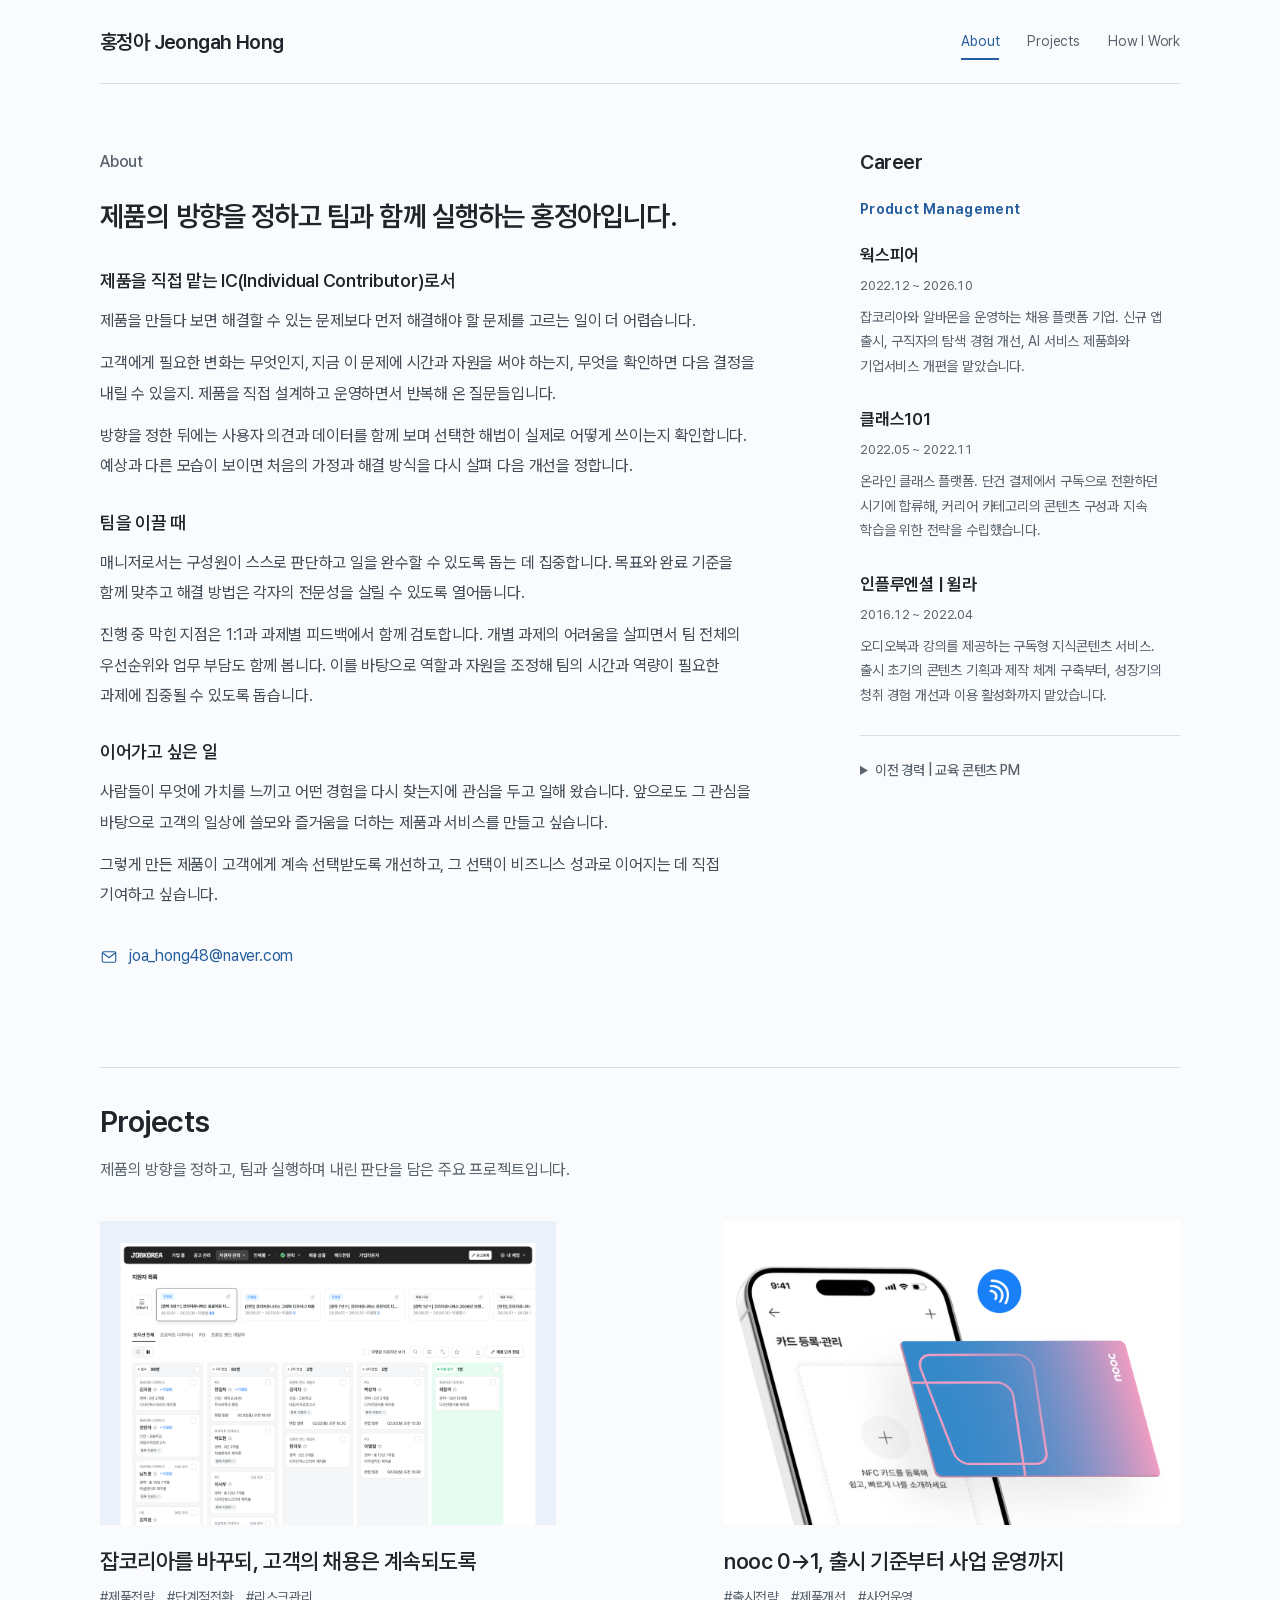
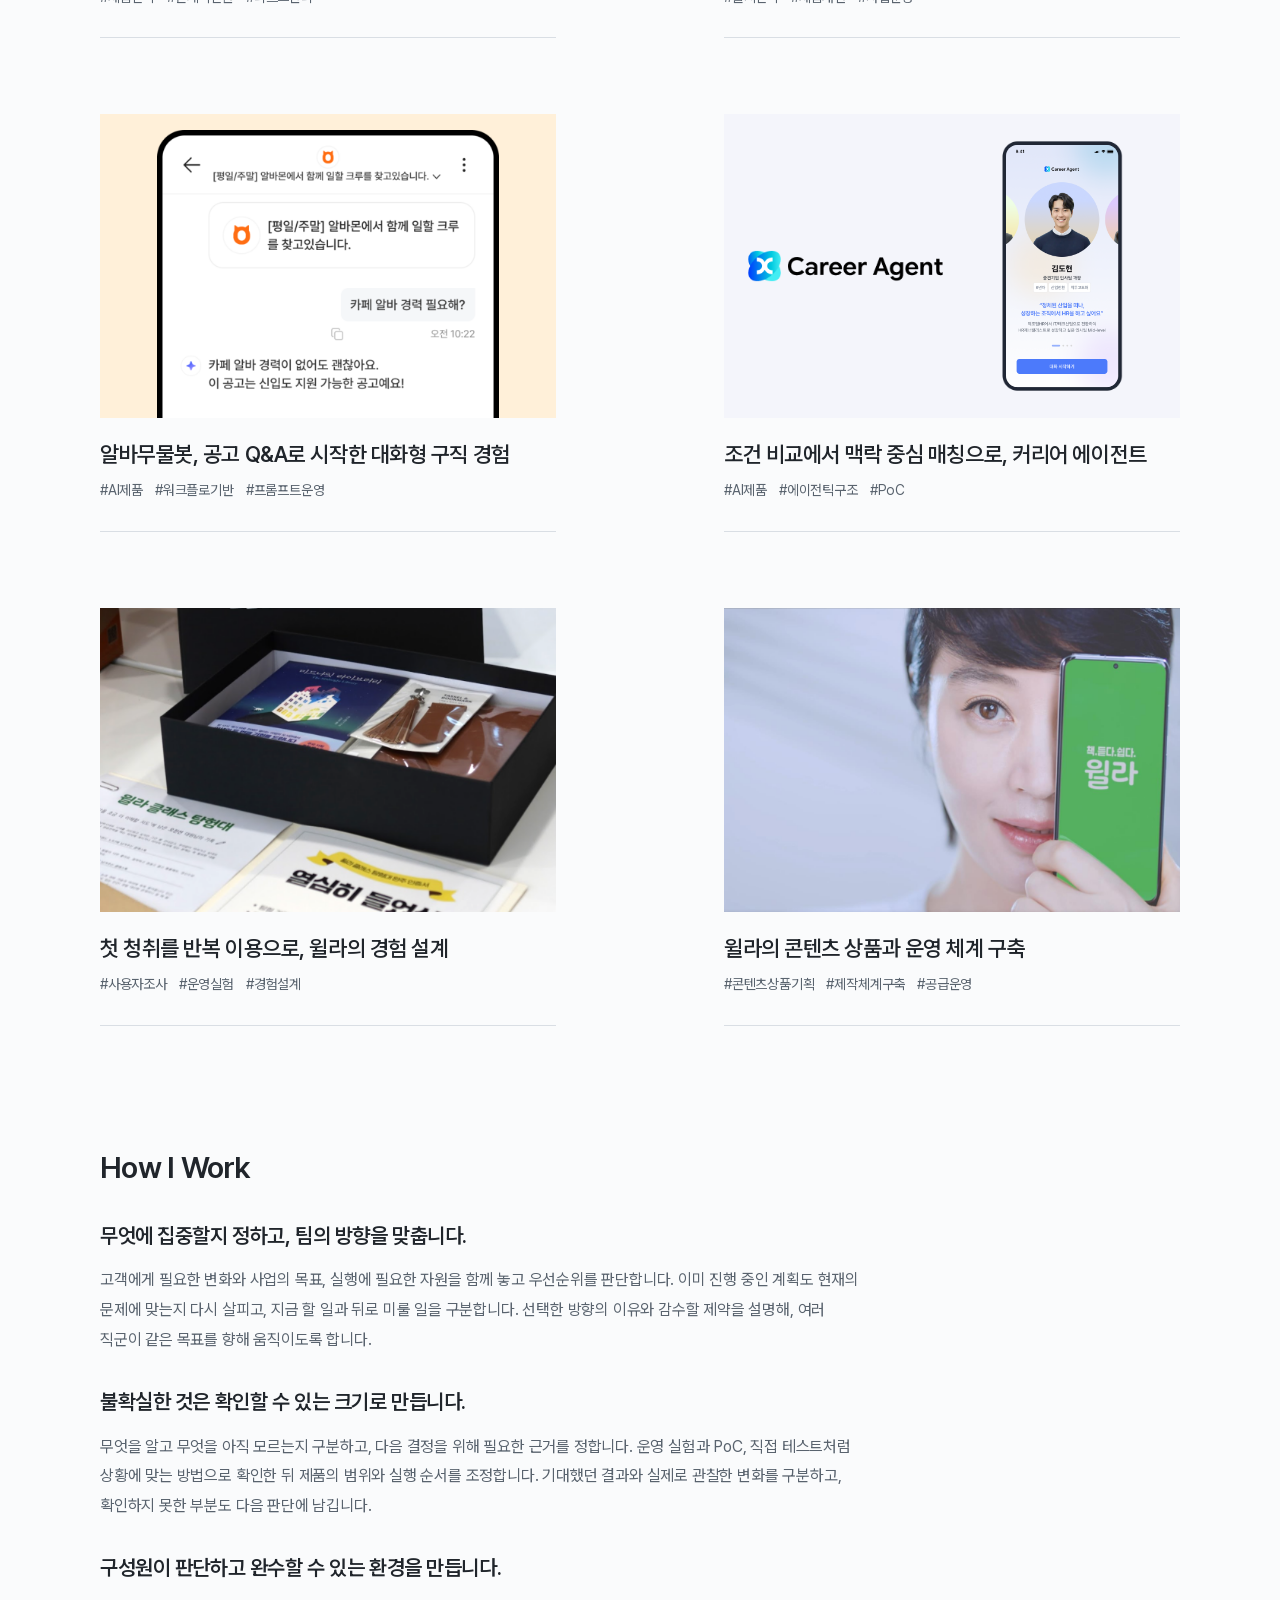
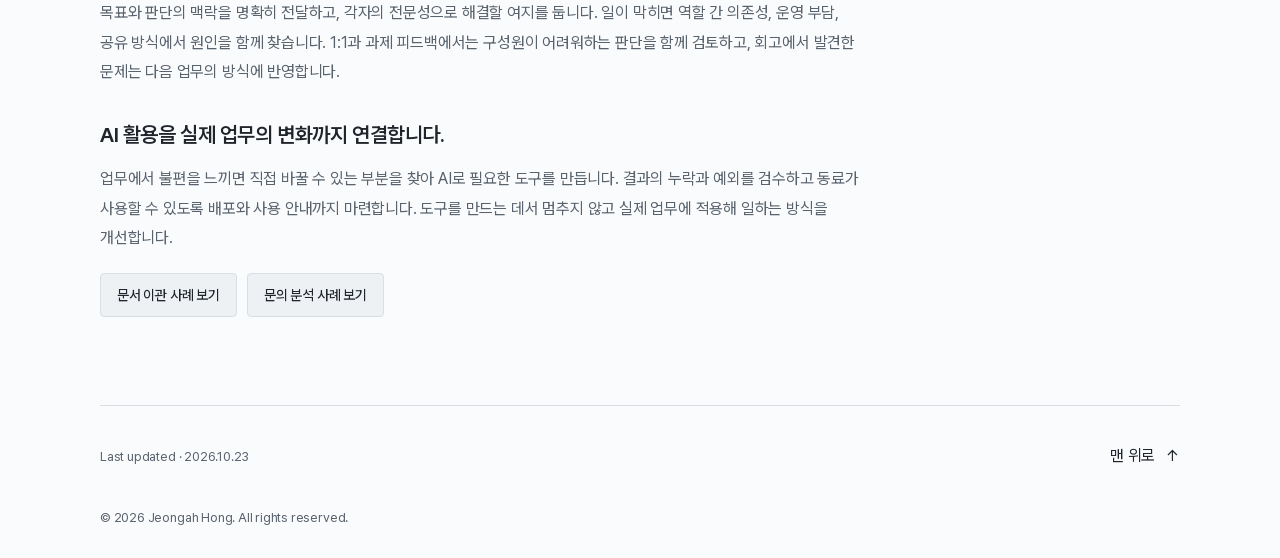
==== portfolio.html @ d0a627fa "Use existing portfolio URL as minimal sharing entry" ====
<!doctype html>
<html lang="ko" id="top"><head><meta charset="utf-8"><meta name="viewport" content="width=device-width, initial-scale=1">
<title>Portfolio - Jeongah Hong</title>
<meta name="theme-color" content="#fafbfc"><meta property="og:type" content="website"><meta property="og:title" content="Product Management &amp; Project Leadership | 홍정아">
<link rel="icon" href="assets/favicon.svg" type="image/svg+xml"><link rel="preload" href="assets/PretendardVariable.woff2" as="font" type="font/woff2" crossorigin>
<link rel="stylesheet" href="assets/site.css?v=5038ac8d3e"><link rel="stylesheet" href="assets/home.css?v=88f10d8a53"><link rel="stylesheet" href="assets/tool-dialogs.css?v=997a9b7346"><link rel="stylesheet" href="assets/tool-figures.css?v=df568af5fd"><script src="assets/site.js?v=27dd18fce4" defer></script><script src="assets/thumbnail-interactions.js?v=0f85cde35d" defer></script><script src="assets/intro-reveal.js?v=9d253df925" defer></script><script src="assets/tool-dialogs.js?v=f38b1e9b86" defer></script></head>
<body class="home-page"><a class="skip-link" href="#main">본문으로 바로가기</a>
<header class="site-header"><div class="wrap nav"><a class="wordmark" href="index.html" aria-label="홍정아 포트폴리오 홈">홍정아 Jeongah Hong</a><nav class="nav-links" aria-label="포트폴리오 목차"><a href="#intro" data-section-link aria-current="location">About</a><a href="#work" data-section-link>Projects</a><a href="#approach" data-section-link>How I Work</a></nav></div></header><main id="main" tabindex="-1">
<section class="home-section home-intro" id="intro" aria-labelledby="intro-heading"><div class="wrap intro-layout"><div class="intro-copy">
<p class="intro-kicker">About</p>
<h1 class="intro-identity" id="intro-heading">제품의 방향을 정하고 팀과 함께 실행하는 홍정아입니다.</h1>
<div class="prose career-story intro-narrative"><section class="intro-narrative-section" aria-labelledby="intro-ic"><h2 class="intro-subheading" id="intro-ic">제품을 직접 맡는 IC(Individual Contributor)로서</h2><p>제품을 만들다 보면 해결할 수 있는 문제보다 먼저 해결해야 할 문제를 고르는 일이 더 어렵습니다.</p><p>고객에게 필요한 변화는 무엇인지, 지금 이 문제에 시간과 자원을 써야 하는지, 무엇을 확인하면 다음 결정을 내릴 수 있을지. 제품을 직접 설계하고 운영하면서 반복해 온 질문들입니다.</p><p>방향을 정한 뒤에는 사용자 의견과 데이터를 함께 보며 선택한 해법이 실제로 어떻게 쓰이는지 확인합니다. 예상과 다른 모습이 보이면 처음의 가정과 해결 방식을 다시 살펴 다음 개선을 정합니다.</p></section><section class="intro-narrative-section" aria-labelledby="intro-manager"><h2 class="intro-subheading" id="intro-manager">팀을 이끌 때</h2><p>매니저로서는 구성원이 스스로 판단하고 일을 완수할 수 있도록 돕는 데 집중합니다. 목표와 완료 기준을 함께 맞추고 해결 방법은 각자의 전문성을 살릴 수 있도록 열어둡니다.</p><p>진행 중 막힌 지점은 1:1과 과제별 피드백에서 함께 검토합니다. 개별 과제의 어려움을 살피면서 팀 전체의 우선순위와 업무 부담도 함께 봅니다. 이를 바탕으로 역할과 자원을 조정해 팀의 시간과 역량이 필요한 과제에 집중될 수 있도록 돕습니다.</p></section><section class="intro-narrative-section" aria-labelledby="intro-future"><h2 class="intro-subheading" id="intro-future">이어가고 싶은 일</h2><p>사람들이 무엇에 가치를 느끼고 어떤 경험을 다시 찾는지에 관심을 두고 일해 왔습니다. 앞으로도 그 관심을 바탕으로 고객의 일상에 쓸모와 즐거움을 더하는 제품과 서비스를 만들고 싶습니다.</p><p>그렇게 만든 제품이 고객에게 계속 선택받도록 개선하고, 그 선택이 비즈니스 성과로 이어지는 데 직접 기여하고 싶습니다.</p></section></div>
<a class="intro-mail" href="mailto:joa_hong48@naver.com" aria-label="이메일 보내기"><svg width="18" height="18" viewBox="0 0 24 24" fill="none" stroke="currentColor" stroke-width="1.5" aria-hidden="true"><rect x="3" y="5" width="18" height="14" rx="2"/><path d="m3 6 9 7 9-7"/></svg><span>joa_hong48@naver.com</span></a>
</div>
<aside class="career-timeline" id="experience" aria-labelledby="timeline-heading"><div class="career-heading"><h2 id="timeline-heading">Career</h2></div><div class="career-track">
<section class="career-era" aria-labelledby="career-product"><header class="career-era-heading"><h3 id="career-product">Product Management</h3></header><ol><li><div class="career-company"><strong>웍스피어</strong><p class="career-date">2022.12 ~ 2026.10</p></div><p class="career-focus">잡코리아와 알바몬을 운영하는 채용 플랫폼 기업. 신규 앱 출시, 구직자의 탐색 경험 개선, AI 서비스 제품화와 기업서비스 개편을 맡았습니다.</p></li><li><div class="career-company"><strong>클래스101</strong><p class="career-date">2022.05 ~ 2022.11</p></div><p class="career-focus">온라인 클래스 플랫폼. 단건 결제에서 구독으로 전환하던 시기에 합류해, 커리어 카테고리의 콘텐츠 구성과 지속 학습을 위한 전략을 수립했습니다.</p></li><li><div class="career-company"><strong>인플루엔셜 | 윌라</strong><p class="career-date">2016.12 ~ 2022.04</p></div><p class="career-focus">오디오북과 강의를 제공하는 구독형 지식콘텐츠 서비스. 출시 초기의 콘텐츠 기획과 제작 체계 구축부터, 성장기의 청취 경험 개선과 이용 활성화까지 맡았습니다.</p></li></ol></section>
<details class="career-earlier"><summary>이전 경력 | 교육 콘텐츠 PM</summary><section class="career-era career-era-foundation" aria-labelledby="career-content"><header class="career-era-heading"><h3 id="career-content">HRD Solution PM &amp; Content Planner</h3><p>기업의 교육 목표를 프로그램과 콘텐츠로 구체화하고, 고객사와 제작 조직 사이에서 일정과 품질, 자원을 관리했습니다.</p></header><ol><li><strong>퍼브</strong><p class="career-date">2016.01 ~ 2016.12</p></li><li><strong>멀티캠퍼스</strong><p class="career-date">2012.03 ~ 2015.01</p></li><li><strong>사이버출판사</strong><p class="career-date">2010.10 ~ 2012.02</p></li><li><strong>큐브앤큐브</strong><p class="career-date">2009.05 ~ 2010.07</p></li></ol></section></details>
</div></aside></div></section>
<section class="home-section" id="work" aria-labelledby="work-heading"><div class="wrap section-stack"><div class="work-heading-row"><h2 class="section-title" id="work-heading">Projects</h2></div><p class="work-caption">제품의 방향을 정하고, 팀과 실행하며 내린 판단을 담은 주요 프로젝트입니다.</p><div class="project-gallery"><article class="project-card" id="project-b2b"><a class="project-card-link" href="cases/b2b.html" aria-labelledby="card-b2b-title" aria-describedby="card-b2b-summary">
<figure class="project-cover"><div class="project-thumbnail cover-finished"><div class="cover-scene"><img src="assets/covers/b2b-product-cover.png" alt="잡코리아의 메뉴, 채용 공고와 지원자 관리 보드를 보여주는 실제 제품 화면" width="1200" height="800" loading="lazy" decoding="async"></div></div><p class="project-summary" aria-hidden="true">기존 고객이 서비스를 계속 이용할 수 있도록 레거시 시스템의 단계적 개편 전략을 정하고, 첫 과제인 지원자 관리 개편을 출시했습니다.</p></figure>
<div class="project-card-body"><h3 id="card-b2b-title">잡코리아를 바꾸되, 고객의 채용은 계속되도록</h3>
<p class="project-tags"><span>#제품전략</span> <span>#단계적전환</span> <span>#리스크관리</span></p><p class="project-summary-mobile" id="card-b2b-summary">기존 고객이 서비스를 계속 이용할 수 있도록 레거시 시스템의 단계적 개편 전략을 정하고, 첫 과제인 지원자 관리 개편을 출시했습니다.</p></div></a></article><article class="project-card" id="project-nooc"><a class="project-card-link" href="cases/nooc.html" aria-labelledby="card-nooc-title" aria-describedby="card-nooc-summary">
<figure class="project-cover"><div class="project-thumbnail cover-finished"><div class="cover-scene"><img src="assets/covers/nooc-a-landscape.png" alt="nooc 앱의 NFC 명함 등록 화면과 실물 NFC 명함을 함께 보여주는 서비스 소개 자료" width="1200" height="800" loading="lazy" decoding="async"></div></div><p class="project-summary" aria-hidden="true">출시 범위와 품질 기준을 정해 앱을 출시하고 제품 개선과 서비스 운영, 마케팅 예산과 사업 결산까지 맡았습니다.</p></figure>
<div class="project-card-body"><h3 id="card-nooc-title">nooc 0→1, 출시 기준부터 사업 운영까지</h3>
<p class="project-tags"><span>#출시전략</span> <span>#제품개선</span> <span>#사업운영</span></p><p class="project-summary-mobile" id="card-nooc-summary">출시 범위와 품질 기준을 정해 앱을 출시하고 제품 개선과 서비스 운영, 마케팅 예산과 사업 결산까지 맡았습니다.</p></div></a></article><article class="project-card" id="project-alba-qna"><a class="project-card-link" href="cases/alba-qna.html" aria-labelledby="card-alba-qna-title" aria-describedby="card-alba-qna-summary">
<figure class="project-cover"><div class="project-thumbnail cover-finished"><div class="cover-scene"><img src="assets/covers/alba-product-cover.png" alt="알바무물봇에서 카페 알바 경력이 필요한지 묻고 해당 공고의 지원 조건을 답하는 실제 대화" width="1200" height="800" loading="lazy" decoding="async"></div></div><p class="project-summary" aria-hidden="true">응답 정책과 평가 기준을 직접 설계하고 개발팀의 코드 배포 없이 제품 담당자가 프롬프트를 수정하고 배포할 수 있는 체계를 마련했습니다.</p></figure>
<div class="project-card-body"><h3 id="card-alba-qna-title">알바무물봇, 공고 Q&A로 시작한 대화형 구직 경험</h3>
<p class="project-tags"><span>#AI제품</span> <span>#워크플로기반</span> <span>#프롬프트운영</span></p><p class="project-summary-mobile" id="card-alba-qna-summary">응답 정책과 평가 기준을 직접 설계하고 개발팀의 코드 배포 없이 제품 담당자가 프롬프트를 수정하고 배포할 수 있는 체계를 마련했습니다.</p></div></a></article><article class="project-card" id="project-career-agent"><a class="project-card-link" href="cases/career-agent.html" aria-labelledby="card-career-agent-title" aria-describedby="card-career-agent-summary">
<figure class="project-cover"><div class="project-thumbnail cover-agent"><div class="cover-scene"><img src="assets/covers/career-agent-centered.png" alt="커리어 에이전트의 실제 로고와 가상 페르소나를 선택하는 온보딩 화면" width="1200" height="800" loading="lazy" decoding="async"></div><div class="persona-window" aria-hidden="true"><div class="persona-strip"><img src="assets/covers/career-agent-persona-1.png" alt="" width="780" height="1688" loading="lazy" decoding="async"><img src="assets/covers/career-agent-persona-2.png" alt="" width="780" height="1688" loading="lazy" decoding="async"><img src="assets/covers/career-agent-persona-3.png" alt="" width="780" height="1688" loading="lazy" decoding="async"><img src="assets/covers/career-agent-persona-4.png" alt="" width="780" height="1688" loading="lazy" decoding="async"></div></div></div><p class="project-summary" aria-hidden="true">탐색 조건의 해석과 확인 기준을 정하고 PoC로 제품화에 필요한 선결 과제를 구체화했습니다.</p></figure>
<div class="project-card-body"><h3 id="card-career-agent-title">조건 비교에서 맥락 중심 매칭으로, 커리어 에이전트</h3>
<p class="project-tags"><span>#AI제품</span> <span>#에이전틱구조</span> <span>#PoC</span></p><p class="project-summary-mobile" id="card-career-agent-summary">탐색 조건의 해석과 확인 기준을 정하고 PoC로 제품화에 필요한 선결 과제를 구체화했습니다.</p></div></a></article><article class="project-card" id="project-willa"><a class="project-card-link" href="cases/welaaa.html" aria-labelledby="card-willa-title" aria-describedby="card-willa-summary">
<figure class="project-cover"><div class="project-thumbnail cover-finished"><div class="cover-scene"><img src="assets/covers/willa-experience-cover.png" alt="윌라 클래스 탐험대의 도서와 책갈피, 완주 인증 운영물" width="1200" height="800" loading="lazy" decoding="async"></div></div><p class="project-summary" aria-hidden="true">운영 실험으로 청취 행동 변화에 대한 가설을 검증하고 그 결과를 추천 지면과 청취 리포트 기획의 근거로 삼았습니다.</p></figure>
<div class="project-card-body"><h3 id="card-willa-title">첫 청취를 반복 이용으로, 윌라의 경험 설계</h3>
<p class="project-tags"><span>#사용자조사</span> <span>#운영실험</span> <span>#경험설계</span></p><p class="project-summary-mobile" id="card-willa-summary">운영 실험으로 청취 행동 변화에 대한 가설을 검증하고 그 결과를 추천 지면과 청취 리포트 기획의 근거로 삼았습니다.</p></div></a></article><article class="project-card" id="project-content-system"><a class="project-card-link" href="cases/content-system.html" aria-labelledby="card-content-system-title" aria-describedby="card-content-system-summary">
<figure class="project-cover"><div class="project-thumbnail cover-finished"><div class="cover-scene"><img src="assets/covers/willa-production-landscape.png" alt="윌라 IR 자료의 브랜드 이미지, 김혜수와 윌라 로고가 표시된 휴대폰" width="1200" height="800" loading="lazy" decoding="async"></div></div><p class="project-summary" aria-hidden="true">청취 경험에 맞는 콘텐츠 상품을 기획하고 제작 포맷과 공급 및 운영 체계를 정비했습니다.</p></figure>
<div class="project-card-body"><h3 id="card-content-system-title">윌라의 콘텐츠 상품과 운영 체계 구축</h3>
<p class="project-tags"><span>#콘텐츠상품기획</span> <span>#제작체계구축</span> <span>#공급운영</span></p><p class="project-summary-mobile" id="card-content-system-summary">청취 경험에 맞는 콘텐츠 상품을 기획하고 제작 포맷과 공급 및 운영 체계를 정비했습니다.</p></div></a></article></div></div></section>
<section class="home-section" id="approach" aria-labelledby="approach-heading"><div class="wrap section-stack"><h2 class="section-title" id="approach-heading">How I Work</h2>
<div class="practice-list">
<article class="practice-item"><h3>무엇에 집중할지 정하고, 팀의 방향을 맞춥니다.</h3><p>고객에게 필요한 변화와 사업의 목표, 실행에 필요한 자원을 함께 놓고 우선순위를 판단합니다. 이미 진행 중인 계획도 현재의 문제에 맞는지 다시 살피고, 지금 할 일과 뒤로 미룰 일을 구분합니다. 선택한 방향의 이유와 감수할 제약을 설명해, 여러 직군이 같은 목표를 향해 움직이도록 합니다.</p></article>
<article class="practice-item"><h3>불확실한 것은 확인할 수 있는 크기로 만듭니다.</h3><p>무엇을 알고 무엇을 아직 모르는지 구분하고, 다음 결정을 위해 필요한 근거를 정합니다. 운영 실험과 PoC, 직접 테스트처럼 상황에 맞는 방법으로 확인한 뒤 제품의 범위와 실행 순서를 조정합니다. 기대했던 결과와 실제로 관찰한 변화를 구분하고, 확인하지 못한 부분도 다음 판단에 남깁니다.</p></article>
<article class="practice-item"><h3>구성원이 판단하고 완수할 수 있는 환경을 만듭니다.</h3><p>목표와 판단의 맥락을 명확히 전달하고, 각자의 전문성으로 해결할 여지를 둡니다. 일이 막히면 역할 간 의존성, 운영 부담, 공유 방식에서 원인을 함께 찾습니다. 1:1과 과제 피드백에서는 구성원이 어려워하는 판단을 함께 검토하고, 회고에서 발견한 문제는 다음 업무의 방식에 반영합니다.</p></article>
<article class="practice-item"><h3>AI 활용을 실제 업무의 변화까지 연결합니다.</h3><p>업무에서 불편을 느끼면 직접 바꿀 수 있는 부분을 찾아 AI로 필요한 도구를 만듭니다. 결과의 누락과 예외를 검수하고 동료가 사용할 수 있도록 배포와 사용 안내까지 마련합니다. 도구를 만드는 데서 멈추지 않고 실제 업무에 적용해 일하는 방식을 개선합니다.</p>
<div class="practice-evidence">
<a class="practice-example" href="#tool-dialog-migration" data-tool-dialog="tool-dialog-migration" aria-haspopup="dialog" aria-controls="tool-dialog-migration">문서 이관 사례 보기</a>
<a class="practice-example" href="#tool-dialog-sustain" data-tool-dialog="tool-dialog-sustain" aria-haspopup="dialog" aria-controls="tool-dialog-sustain">문의 분석 사례 보기</a>
</div></article>
</div></div></section>
<dialog class="tool-dialog" id="tool-dialog-migration" aria-labelledby="tool-dialog-migration-title">
<header class="tool-dialog-header"><h2 id="tool-dialog-migration-title" tabindex="-1">문서 이관 도구</h2><button class="tool-dialog-close" type="button" data-dialog-close aria-label="문서 이관 도구 닫기">닫기 <span aria-hidden="true">×</span></button></header>
<div class="tool-dialog-content"><dl class="tool-overview" aria-label="도구 개요"><div><dt>구현</dt><dd>약 6시간</dd></div><div><dt>개발 도구</dt><dd>Claude Code</dd></div><div><dt>기술 스택</dt><dd>Python, Flask, Next.js, React</dd></div></dl><section class="tool-dialog-section"><h3>배경과 필요성</h3><p>Notion을 전사 협업툴로 도입하면서 조직에서 10년 넘게 사용한 Confluence와 최근 1년간 사용한 Slack에 쌓인 방대한 업무 자료를 옮겨야 했습니다.</p><p>Confluence에 내보내기 기능이 있었지만 원본의 형태를 온전히 유지할 수 없었습니다.</p></section><section class="tool-dialog-section"><h3>해결하려던 문제와 목표</h3><p><strong>방대한 업무 자료를 몇 번의 클릭으로 옮기되, Notion에서도 원본처럼 활용할 수 있게 하는 것</strong>이 목표였습니다. 본문과 첨부파일, 이미지, 표와 코드 블록 같은 서식, 상위와 하위 페이지 구조를 함께 보존하는 데 집중했습니다.</p></section><section class="tool-dialog-section"><h3>구현 방식</h3><p>본인 계정으로 로그인한 뒤 옮길 Confluence 페이지와 Notion의 목적지를 입력하고 <strong>‘이사 시작’을 누르면 하위 페이지까지 함께 옮겨집니다.</strong></p><p>상위와 하위 페이지 관계는 별도로 저장했습니다. 이관 후 Notion에서 위키로 전환하면 도구의 업데이트 기능으로 이 관계를 연결할 수 있게 했습니다. Slack용 도구도 같은 사용 흐름으로 만들었으며 Canvas를 목록에서 고르거나 링크로 지정할 수 있습니다.</p><figure class="tool-flow"><div class="tool-flow-frame"><ol class="tool-flow-steps"><li><div class="tool-flow-label">1. 이사 시작</div><img src="cases/assets/ai/migration-start-20261020.png" alt="원본과 Notion 목적지 페이지를 입력하고 이사 시작을 실행하는 화면" width="1232" height="650" loading="lazy" decoding="async"></li><li><span class="tool-flow-arrow" aria-hidden="true"></span><div class="tool-flow-label">2. 이사 완료</div><img src="cases/assets/ai/migration-complete-20261020.png" alt="이관 완료 건수와 결과 리포트 버튼을 보여주는 화면" width="1232" height="400" loading="lazy" decoding="async"></li></ol></div><figcaption>구현 화면을 예시 데이터로 재현했습니다.</figcaption></figure></section><section class="tool-dialog-section"><h3>개발 과정</h3><p>Claude와 대화하며 요구사항과 사용 흐름을 정리하고 Claude Code로 구현했습니다. 약 6시간이 걸렸습니다. 가장 많은 시간이 걸린 부분은 테스트에서 확인한 실패 사례를 보완하고 결과 리포트를 만드는 과정이었습니다.</p><p>처음 이관 기능을 구현한 뒤 실제 업무 자료로 테스트해 보니 파일이 많으면 작업이 중간에 멈추거나 첨부파일 용량 제한 때문에 일부가 옮겨지지 않는 경우가 있었습니다. 어느 부분이 실패했는지 모르면 모든 페이지를 직접 확인해야 했습니다.</p><p>그래서 <strong>이관 결과를 완료, 일부 완료, 미완료로 구분하고 완료하지 못한 내용과 사유를 결과 리포트에 표시했습니다.</strong> 이를 통해 중간에 멈춰도 다시 시작할 지점을 알 수 있었고, 일부만 실패했다면 해당 항목만 확인해 보완할 수 있었습니다.</p></section><section class="tool-dialog-section"><h3>결과</h3><p>완성된 도구는 누구나 쉽게 실행할 수 있도록 <strong>설치형 앱으로 만들고 사용 가이드와 함께 배포했습니다.</strong> 가이드에는 상세한 실행 방법과 페이지 수 및 구성에 따른 예상 소요 시간, 오류가 발생할 수 있는 상황, 결과 리포트 확인 방법과 필요한 후속 조치를 담았습니다.</p><p>배포 후 제품팀뿐 아니라 사업, 영업 등 다양한 팀의 동료들이 업무 자료를 옮기는 데 활용했습니다. 수백 개 페이지를 일일이 복사하고 붙여넣는 대신 <strong>‘이사 시작’ 버튼을 한 번 눌러 옮기고, 리포트에 남은 실패 항목만 확인해 보완</strong>할 수 있었습니다.</p><p>개인적으로는 제가 필요한 도구를 AI와 함께 혼자서 처음부터 끝까지 만들어 본 첫 경험이기도 했습니다.</p><p>약 6시간 만에 사용 가능한 도구를 구현할 수 있었던 것은, 직접 사용자로서 무엇이 필요하고 어떤 수준이어야 쓸 수 있는지 명확히 알고 있었기 때문이라고 생각합니다. AI가 어디까지 구현할 수 있는지를 아는 것보다, <strong>무엇을 어떤 수준으로 만들어야 실제로 쓰일지를 아는 것이 더 중요했습니다.</strong> 해결할 문제와 기준을 알고 있다면, 누구나 필요한 도구를 직접 만들고 같은 문제를 겪는 사람에게 제공할 수 있다는 가능성을 확인한 경험이었습니다.</p></section></div></dialog><dialog class="tool-dialog" id="tool-dialog-sustain" aria-labelledby="tool-dialog-sustain-title">
<header class="tool-dialog-header"><h2 id="tool-dialog-sustain-title" tabindex="-1">서스테인 보드</h2><button class="tool-dialog-close" type="button" data-dialog-close aria-label="서스테인 보드 닫기">닫기 <span aria-hidden="true">×</span></button></header>
<div class="tool-dialog-content"><dl class="tool-overview" aria-label="도구 개요"><div><dt>초기 구현</dt><dd>1일</dd></div><div><dt>업무 적용 후 개선</dt><dd>3주</dd></div><div><dt>개발 도구</dt><dd>Claude Code</dd></div><div><dt>기술 스택</dt><dd>Python, PostgreSQL, Next.js, Recharts</dd></div></dl><section class="tool-dialog-section"><h3>배경과 필요성</h3><p>잡코리아와 알바몬의 구인자 서비스를 담당하는 팀을 맡게 되면서, 가장 먼저 발견한 문제는 <strong>팀이 고객 문의와 내부 요청에 많은 시간을 쓰고 있지만 어떤 업무가 누구에게 얼마나 쌓이는지 파악하기 어렵다는 것</strong>이었습니다. 문의는 Slack과 사내 포털, 개인 DM으로 흩어져 있었습니다.</p><p>먼저 문의 접수와 처리 현황을 확인할 공통 기준인 SSOT(Single Source of Truth)를 마련했습니다. 문의 접수는 Slack으로 모으고 내부 요청과 고객 문의를 채널로 구분했습니다. 답변으로 끝나는 일은 채널에서 처리하고, 원인 조사나 개발이 필요한 일은 Notion 인박스에 남겨 진행을 추적했습니다.</p><p>이렇게 접수와 처리 과정을 추적할 수 있게 됐지만, 기록이 쌓이는 것만으로는 업무 유형과 담당자별 부담을 파악하기 어려웠습니다. <strong>팀이 바쁜 원인을 확인하려면 문의 내용과 처리 주체를 함께 분석</strong>해야 했습니다. <strong>업무 배분을 판단할 수 있도록 SSOT의 기록을 분석하는 대시보드</strong>가 필요했습니다.</p></section><section class="tool-dialog-section"><h3>해결하려던 문제와 목표</h3><p><strong>제품 담당자가 판단하고 실행해야 하는 일과 그렇지 않은 일을 구분해, 제품 조직의 리소스가 필요한 곳에 쓰이도록</strong> 하는 것이 목표였습니다. 업무가 몰리는 원인과 반복되는 비효율을 확인하고 누가 어떤 일을 맡아야 하는지 판단하려 했습니다.</p></section><section class="tool-dialog-section"><h3>구현 방식</h3><p>Slack에 접수된 문의와 스레드의 처리 기록을 자동으로 모아 대시보드에서 확인하도록 만들었습니다. 기간과 서비스를 선택하면 문의 접수 추이와 처리 상태, 팀과 담당자별 분포를 볼 수 있습니다.</p><p>실제 업무 사례를 구체적으로 전달하며 제품 담당자의 판단과 실행이 필요한 문의인지 구분할 기준을 정리하고, 이를 LLM의 분류 지침으로 제공했습니다. LLM이 이 지침에 따라 문의 내용과 스레드의 대화, 처리 결과를 읽고 분류하도록 했습니다. 접수 때 지정된 팀과 실제 처리한 팀은 따로 기록해 어떤 문의가 어느 팀의 업무로 이어지는지 볼 수 있게 했습니다.</p><p>필요한 기능과 분석 기준을 정의하고 Claude Code에 구현을 요청했습니다. 코드 작성은 Claude Code가 수행했고, 저는 실제 업무에 맞게 기능과 결과를 검증했습니다.</p><div class="tool-dialog-screen-pair">
<figure class="tool-dialog-screen tool-dialog-screen-top"><img src="cases/assets/ai/sustain-01.png" alt="Sustain 대시보드 상단: 문의 접수와 처리 현황, 일별 추이, 채널별 및 처리팀별 분포" width="2880" height="4498" loading="lazy" decoding="async"></figure>
<figure class="tool-dialog-screen tool-dialog-screen-bottom"><img src="cases/assets/ai/sustain-01.png" alt="Sustain 대시보드 하단: 담당자별 처리 현황, 문의 유형과 접수 내역, 주의가 필요한 문의" width="2880" height="4498" loading="lazy" decoding="async"></figure>
</div><p class="tool-image-caption">문의 분포와 처리 현황을 확인하는 대시보드입니다. 예시 데이터로 재현했습니다.</p></section><section class="tool-dialog-section"><h3>개발 과정</h3><p><strong>Claude Code로 초기 대시보드를 1일 만에 구현</strong>하고, <strong>업무에 적용한 뒤 3주간 집계와 분류를 개선</strong>했습니다.</p><p>집계 결과에 누락과 오류가 반복돼 실제 기록을 하나씩 확인하며 원인을 찾아야 했습니다. 정확하게 대조하기 위해 문의 기록을 일자별로 나누고, 대시보드를 구성하는 단계별 데이터를 놓고 Claude와 오류가 발생한 지점을 역추적했습니다. 그 과정에서 개인과 그룹 멘션의 식별값, 완료 이모지와 이에 반응한 사용자 정보를 기준으로 처리 상태와 담당자를 구분하는 규칙을 찾았습니다. 이를 Slack 채널의 관리 규칙으로 정리해 구성원들에게 전파하고, 규칙이 반영된 기록을 다시 분석했습니다. <strong>규칙을 찾고 실제 운영에 적용한 뒤 결과를 검증하는 과정을 반복</strong>하면서 집계와 분류를 개선하는 데 많은 시간이 들었습니다.</p></section><section class="tool-dialog-section"><h3>결과</h3><p>분석 대상인 구인자 서비스 문의 중 약 37%는 이미 정해진 정책을 안내하는 일이었습니다. 지원 조직이 답변할 수 있는 문의도 제품 담당자에게 들어오면서, 정책 안내와 제품의 판단 및 실행이 필요한 업무가 같은 담당자에게 쌓이고 있었습니다. 이 부담을 줄이려면 각 팀이 맡을 역할을 명확히 하고, 지원 조직이 직접 답변할 수 있는 조건도 갖춰야 했습니다.</p><p>그래서 <strong>정해진 정책의 안내는 지원 조직이 맡고, 제품 조직은 정책과 기능에 대한 판단과 실행에 집중하도록 부서 간 책임을 정리했습니다.</strong> 지원 조직이 직접 답변하는 데 필요한 내용을 함께 확인하면서, 현행화가 필요한 정책서를 정비하는 일을 제품 조직의 지원 과제로 도출했습니다. 반복되는 안내를 줄일 수 있도록 정책서 기반 자동 답변 에이전트도 후속 과제로 구체화했습니다.</p><p>담당자별 업무량도 확인할 수 있게 되면서 팀 안에서는 <strong>실제 운영 업무량을 근거로 담당 범위를 재조정했습니다.</strong> 이후에도 특정 팀원에게 일이 몰리는지 대시보드로 살펴보며, 문제가 커지기 전에 업무 배분과 지원 방안을 논의할 수 있게 됐습니다.</p><p>이처럼 <strong>업무를 조정하는 데 필요한 근거를 AI로 직접 만든 도구에서 얻을 수 있었습니다.</strong> 데이터팀이나 엔지니어에게 별도로 구현을 요청하지 않고도, 오랫동안 막연하게 느끼던 업무 부담을 분석하고 그 결과를 일하는 방식의 변화로 이어갈 수 있었다는 점이 가장 큰 성과였습니다.</p></section></div></dialog></main><nav class="reading-actions wrap" aria-label="페이지 이동"><p class="last-updated">Last updated · <time datetime="2026-10-23">2026.10.23</time></p><a href="#top">맨 위로 <span aria-hidden="true">↑</span></a></nav><footer class="site-footer"><div class="wrap"><p>© 2026 Jeongah Hong. All rights reserved.</p></div></footer></body></html>
---- assets/site.css ----
@font-face{font-family:Pretendard;src:url('./PretendardVariable.woff2') format('woff2');font-style:normal;font-weight:100 900;font-display:swap}
:root{--paper:#fafbfc;--surface:#eef1f4;--ink:#20252b;--secondary:#59636e;--line:#d9dee4;--accent:#245e9e;--accent-soft:#e7f0fa;--font:Pretendard,-apple-system,BlinkMacSystemFont,sans-serif;--small:14px;--body:16px;--title:22px;--section:30px;--display:40px;--width:1080px;--gutter:32px;--header-offset:104px}
*{box-sizing:border-box}
html{scroll-behavior:auto;scroll-padding-top:var(--header-offset)}
body{margin:0;background:var(--paper);color:var(--ink);font:400 var(--body)/1.8 var(--font);letter-spacing:-.012em;-webkit-font-smoothing:antialiased}
h1,h2,h3,h4,p,figure,dl,dd{margin:0}
h1,h2,h3,h4{font-weight:600;word-break:keep-all;overflow-wrap:break-word}
h1{font-size:var(--display);line-height:1.4;letter-spacing:-.035em}
h2{font-size:var(--section);line-height:1.45;letter-spacing:-.025em}
h3{font-size:var(--title);line-height:1.5;letter-spacing:-.02em}
p,li,dd{word-break:keep-all;overflow-wrap:anywhere}
a{color:inherit;text-decoration:none;text-underline-offset:5px}
a:hover{color:var(--accent)}
:focus-visible{outline:3px solid var(--accent);outline-offset:4px}
img{display:block;max-width:100%;height:auto}
strong{font-weight:600}
::selection{background:var(--accent-soft);color:var(--ink)}
.wrap{width:min(var(--width),calc(100% - var(--gutter)*2));margin-inline:auto}
.skip-link{position:fixed;top:-100px;left:20px;padding:12px 20px;background:var(--ink);color:#fff;z-index:100}
.skip-link:focus{top:12px}
.site-header{position:sticky;top:0;z-index:20;background:var(--paper)}
.nav{height:84px;display:flex;align-items:center;justify-content:space-between;gap:24px;border-bottom:1px solid var(--line)}
.wordmark{display:inline-flex;align-items:center;min-height:44px;font-size:20px;font-weight:600;letter-spacing:-.03em}
.nav-links{display:flex;gap:28px}
.nav-links a{position:relative;display:flex;align-items:center;min-height:44px;font-size:14px;color:var(--secondary);white-space:nowrap}
.nav-links a:hover,.nav-links a[aria-current=location]{color:var(--accent)}
.nav-links a[aria-current=location]:after{content:'';position:absolute;left:0;right:0;bottom:4px;height:2px;background:var(--accent)}
.text-link{display:inline-flex;align-items:center;min-height:44px;color:var(--accent);font-size:14px;text-decoration:underline}
.visually-hidden{position:absolute;width:1px;height:1px;padding:0;margin:-1px;overflow:hidden;clip:rect(0,0,0,0);white-space:nowrap;border:0}
.reading-actions{border-top:1px solid var(--line);padding:28px 0;display:flex;justify-content:space-between;align-items:center;gap:24px}
.last-updated{font-size:13px;color:var(--secondary);white-space:nowrap}
.reading-actions a{display:inline-flex;align-items:center;gap:10px;min-height:44px;font-size:16px}
.reading-actions a:only-child{margin-left:auto}
.site-footer>.wrap{padding:0 0 28px;font-size:13px;color:var(--secondary)}
@media(max-width:760px){:root{--gutter:24px;--display:32px;--section:28px}.nav{height:auto;min-height:104px;flex-direction:column;align-items:stretch;gap:0;padding:8px 0}.wordmark{align-self:flex-start}.nav-links{justify-content:space-between;gap:12px}.nav-links a{font-size:13px}}
@media(prefers-reduced-motion:reduce){html{scroll-behavior:auto}*,*::before,*::after{animation:none!important;transition:none!important}}
@media print{.site-header,.skip-link,.site-footer,.reading-actions{display:none!important}body{background:#fff;color:#000}.wrap{width:100%}a{color:inherit}}
---- assets/home.css ----
/* One archive, with material carrying the visual character. */
.home-section{padding:0 0 88px}
.home-intro{padding-top:64px}
.intro-layout{display:grid;grid-template-columns:minmax(0,1fr) 320px;gap:64px;align-items:start}
.intro-copy{min-width:0}
.section-title{font-size:30px;font-weight:600;line-height:1.4;letter-spacing:-.025em;margin-bottom:32px}
.intro-section-title{font-size:16px;font-weight:500;color:var(--secondary);margin-bottom:20px}
.intro-mail{display:inline-flex;align-items:center;gap:10px;min-height:44px;font-size:16px;color:var(--accent);margin-top:24px}
.intro-mail svg{flex:none}
.career-story{max-width:660px;color:#424c56;line-height:1.9}
.career-story p+p{margin-top:20px}
.career-heading{display:flex;justify-content:space-between;align-items:center;gap:16px;margin-bottom:22px}
.career-timeline h2{font-size:20px}
.career-heading .text-link{font-size:13px}
.career-era-heading h3{font-size:14px;font-weight:650;color:var(--accent);letter-spacing:.025em;margin-bottom:20px}
.career-era-heading p{font-size:14px;color:var(--secondary);line-height:1.75;margin-bottom:16px}
.career-timeline ol{list-style:none;padding:0;margin:0}
.career-timeline li{padding-bottom:24px}
.career-timeline strong{font-size:16px;display:block;margin:2px 0}
.career-date{color:var(--secondary);font-size:13px;font-variant-numeric:tabular-nums}
.career-focus{font-size:14px;line-height:1.75}
.career-focus{color:var(--secondary);margin-top:8px}
.career-company strong{font-size:17px;margin-bottom:3px}
.career-era-foundation{padding-top:14px}
.career-era-foundation li{display:flex;align-items:baseline;justify-content:space-between;gap:12px;padding-bottom:8px}
.career-era-foundation strong{font-size:14px;font-weight:500}
.home-section:not(.home-intro)>.wrap{padding-top:32px}
#work>.wrap{border-top:1px solid var(--line)}

.work-heading-row{display:flex;align-items:baseline;justify-content:space-between}
.work-heading-row .section-title{margin-bottom:14px}
.work-caption{color:var(--secondary);margin-bottom:36px}
.project-gallery{display:grid;grid-template-columns:repeat(2,minmax(0,456px));justify-content:space-between;gap:76px 48px}
.project-card{min-width:0;padding-bottom:28px;border-bottom:1px solid var(--line)}
.project-card-link{display:block;height:100%}
.project-thumbnail{position:relative;aspect-ratio:3/2;overflow:hidden;background:#fff}
.cover-scene{position:absolute;inset:0;overflow:hidden}
.cover-scene>img{display:block;width:100%;height:100%}
.cover-pending{display:grid;place-items:center;background:#fafbfc;border:1px solid var(--line);color:var(--secondary);font-size:16px}
.project-cover{position:relative}
.project-cover figcaption{position:absolute;top:55%;left:5.333333%;width:43.333333%;text-align:left;color:var(--secondary);font-size:13px;line-height:1.7}
.persona-window{position:absolute;left:61.916667%;top:10.25%;width:24.5%;height:79.530769%;border-radius:10.25641% / 4.739336%;overflow:hidden}
.persona-strip{display:flex;width:400%;height:100%}
.persona-strip img{display:block;flex:0 0 25%;width:25%;height:100%}
.project-card-body{padding-top:20px}
.project-card h3{font-size:22px;line-height:1.5;font-weight:550;color:var(--ink);text-wrap:pretty}
.project-tags{display:flex;flex-wrap:wrap;gap:4px 12px;margin-top:8px;font-size:14px;color:var(--secondary);line-height:1.7}
.project-tags span{white-space:nowrap}
.practice-list{display:flex;flex-direction:column;gap:32px;max-width:760px}
.practice-item{display:flex;flex-direction:column;align-items:start;min-width:0}
.practice-item h3{font-size:21px;line-height:1.5;margin-bottom:14px}
.practice-item>p{color:var(--secondary);line-height:1.85}
.practice-item>.text-link{margin-top:12px}
.practice-evidence{display:flex;flex-wrap:wrap;gap:10px;margin-top:20px}
.practice-example{display:inline-flex;align-items:center;justify-content:center;min-height:44px;padding:10px 16px;border:1px solid var(--line);border-radius:4px;font-size:14px;font-weight:500;line-height:1.6;color:var(--ink);background:var(--surface);text-decoration:none}
.practice-example:hover{border-color:var(--secondary)}
.practice-example:focus-visible{outline:2px solid var(--accent);outline-offset:4px}
@media(prefers-reduced-motion:reduce){.persona-strip{transform:none!important}}
@media(max-width:1000px){.intro-layout{grid-template-columns:minmax(0,1fr) 280px;gap:36px}}
@media(max-width:760px){.home-section{padding-bottom:56px}.home-intro{padding-top:40px}.intro-layout{grid-template-columns:1fr;gap:40px}.career-timeline{max-width:520px;width:100%}.career-timeline h2{font-size:22px}.section-title{font-size:28px;margin-bottom:24px}.intro-section-title{font-size:16px;margin-bottom:20px}.project-gallery{grid-template-columns:1fr;gap:52px}.project-card h3{min-height:0;font-size:22px}.project-cover figcaption{min-height:0}.project-tags{margin-top:8px}.work-caption{margin-bottom:28px}.practice-list{gap:24px}.practice-item h3{font-size:21px}.home-section:not(.home-intro)>.wrap{padding-top:24px}}
@media(max-width:440px){.career-era-foundation li{flex-wrap:wrap}}
@media print{.home-intro{padding-top:0}.home-section{padding-bottom:32px}.project-card{break-inside:avoid}.project-gallery{grid-template-columns:1fr 1fr}.intro-layout{display:block}.career-timeline{margin-top:24px}}


/* Introduction and project summaries, approved 2026-10-23. */
.intro-kicker{font-size:16px;font-weight:500;color:var(--secondary);margin-bottom:18px}
.intro-identity{font-size:28px;font-weight:600;line-height:1.55;letter-spacing:-.03em;text-wrap:pretty;margin-bottom:28px}
.intro-narrative-section+.intro-narrative-section{margin-top:26px}
.intro-narrative .intro-subheading{font-size:18px;font-weight:550;line-height:1.65;letter-spacing:-.015em;color:var(--ink);margin-bottom:10px}
.intro-narrative p+p{margin-top:12px}
.career-earlier{margin-top:4px;border-top:1px solid var(--line);padding-top:14px}
.career-earlier>summary{cursor:pointer;font-size:14px;font-weight:500;color:var(--secondary);padding:8px 0;min-height:44px}
.career-earlier>summary:hover{color:var(--accent)}
.career-earlier[open]>summary{margin-bottom:12px}
.career-earlier .career-era-foundation{padding-top:0}
.project-thumbnail::after{content:'';position:absolute;inset:0;z-index:1;background:linear-gradient(180deg,rgba(12,19,28,.32) 0%,rgba(12,19,28,.38) 40%,rgba(12,19,28,.84) 100%);opacity:0;transition:opacity 180ms ease;pointer-events:none}
.project-summary{position:absolute;z-index:2;inset:auto 24px 22px;color:#fff;font-size:16px;line-height:1.65;font-weight:500;opacity:0;transform:translateY(5px);transition:opacity 180ms ease,transform 180ms ease;pointer-events:none}
.project-summary-mobile{display:none}
.project-card-link:focus-visible .project-thumbnail::after,.project-card-link:focus-visible .project-summary{opacity:1}
.project-card-link:focus-visible .project-summary{transform:none}
.project-card-link:focus-visible{outline:2px solid var(--accent);outline-offset:7px}
@media(hover:hover) and (pointer:fine){
  .project-card-link:hover .project-thumbnail::after,.project-card-link:hover .project-summary{opacity:1}
  .project-card-link:hover .project-summary{transform:none}
}
@media(max-width:760px),(hover:none),(pointer:coarse){
  .project-thumbnail::after,.project-summary{display:none}
  .project-summary-mobile{display:block;margin-top:12px;color:var(--secondary);font-size:15px;line-height:1.75;font-weight:400}
}
@media(max-width:760px){.intro-identity{font-size:25px;line-height:1.55;margin-bottom:26px}.intro-narrative .intro-subheading{font-size:17px}.intro-narrative-section+.intro-narrative-section{margin-top:24px}.intro-kicker{margin-bottom:16px}.career-earlier{margin-top:0}}
@media print{.project-thumbnail::after,.project-summary{display:none}.project-summary-mobile{display:block;color:#000;margin-top:12px}}
---- assets/tool-dialogs.css ----
.tool-dialog{width:min(860px,calc(100% - 48px));max-width:none;max-height:90vh;max-height:90dvh;margin:auto;padding:0;border:1px solid var(--line);border-radius:8px;background:var(--paper);color:var(--ink);overflow:auto;overscroll-behavior:contain;scrollbar-gutter:stable;font:inherit}
.tool-dialog::backdrop{background:rgba(20,26,34,.65)}
.tool-dialog-header{position:sticky;top:0;z-index:1;display:flex;justify-content:space-between;align-items:center;gap:20px;padding:18px 32px;border-bottom:1px solid var(--line);background:var(--paper)}
.tool-dialog-header h2{font-size:21px;line-height:1.45;scroll-margin-top:24px}
/* The static heading receives initial reading focus, not an interactive selection. */
.tool-dialog-header h2:focus{outline:none}
.tool-dialog-close{display:inline-flex;align-items:center;justify-content:center;gap:10px;flex-shrink:0;min-height:44px;padding:8px 12px;border:1px solid var(--line);border-radius:4px;background:var(--paper);color:var(--ink);font:inherit;font-size:14px;cursor:pointer}
.tool-dialog-close:hover{border-color:var(--accent);color:var(--accent)}
.tool-dialog-close span{font-size:22px;line-height:1}
.tool-dialog-content{padding:20px 32px 24px;font-size:15px;line-height:1.8}
.tool-overview{display:grid;grid-template-columns:repeat(2,minmax(0,1fr));gap:12px 24px;margin:0 0 24px;padding:0 0 20px;border-bottom:1px solid var(--line)}
.tool-overview>div{min-width:0}.tool-overview>div:nth-child(n+3){grid-column:1/-1}
.tool-overview dt{font-size:13px;color:var(--secondary)}
.tool-overview dd{margin:2px 0 0;font-size:15px;overflow-wrap:anywhere}
.tool-dialog-content>p+p,.tool-dialog-section>p+p{margin-top:12px}
.tool-dialog-section{margin-top:24px}
.tool-dialog-section h3{font-size:18px;margin-bottom:10px}
.tool-dialog-figure{margin-top:16px}
.tool-dialog-figure>img{display:block;width:auto;max-width:100%;max-height:320px;object-fit:contain;margin:0;border:1px solid var(--line)}
.tool-dialog-footnote{font-size:13px;line-height:1.7;color:var(--secondary)}
.tool-dialog-screen-pair{display:grid;grid-template-columns:repeat(2,minmax(0,1fr));gap:16px;align-items:start;margin-top:16px}
.tool-dialog-screen{position:relative;overflow:hidden;margin:0;border:1px solid var(--line);background:#fff}
/* Two viewports of the original 2880 × 4498 screenshot, divided between panels. */
.tool-dialog-screen-top{aspect-ratio:2480/1820}
.tool-dialog-screen-bottom{aspect-ratio:2480/2490}
.tool-dialog-screen img{position:absolute;display:block;width:116.129032%;max-width:none;height:auto;left:-8.064516%}
.tool-dialog-screen-top img{top:-7.692308%}
.tool-dialog-screen-bottom img{top:-79.518072%}
@media(max-width:600px){.tool-dialog-screen-pair{grid-template-columns:1fr;gap:12px}}
@media(max-width:760px){.tool-dialog{width:calc(100% - 24px);max-height:calc(100vh - 24px);max-height:calc(100dvh - 24px)}.tool-dialog-header{padding:12px 16px;gap:12px}.tool-dialog-header h2{font-size:19px}.tool-dialog-content{padding:16px 18px 20px}}
---- assets/tool-figures.css ----
.tool-flow{margin:24px 0 0}
.tool-flow-frame{padding:24px;border:1px solid var(--line);border-radius:12px;background:#fff}
.tool-flow-steps{display:grid;grid-template-columns:repeat(2,minmax(0,1fr));gap:48px;align-items:stretch;list-style:none;margin:0;padding:0}
.tool-flow-steps>li{position:relative;display:grid;grid-template-rows:auto 1fr;gap:14px;min-width:0;margin:0;padding:0}
.tool-flow-label{color:var(--ink);font-size:15px;font-weight:600;line-height:1.5}
.tool-flow-steps img{display:block;align-self:center;width:100%;max-width:100%;height:auto;border:0;border-radius:0}
.tool-flow-arrow{position:absolute;left:-40px;top:calc(50% + 18px);width:32px;transform:translateY(-50%);text-align:center;color:var(--secondary);font-size:25px;line-height:1}
.tool-flow-arrow::before{content:'→'}
.tool-flow figcaption,.tool-dialog-content .tool-image-caption{margin:12px 0 0;text-align:center;color:#717780;font-size:14px;line-height:1.7}
@media(max-width:600px){
  .tool-flow-frame{padding:20px 16px}
  .tool-flow-steps{grid-template-columns:1fr;gap:48px}
  .tool-flow-arrow{left:50%;top:-36px;transform:translateX(-50%)}
  .tool-flow-arrow::before{content:'↓'}
}
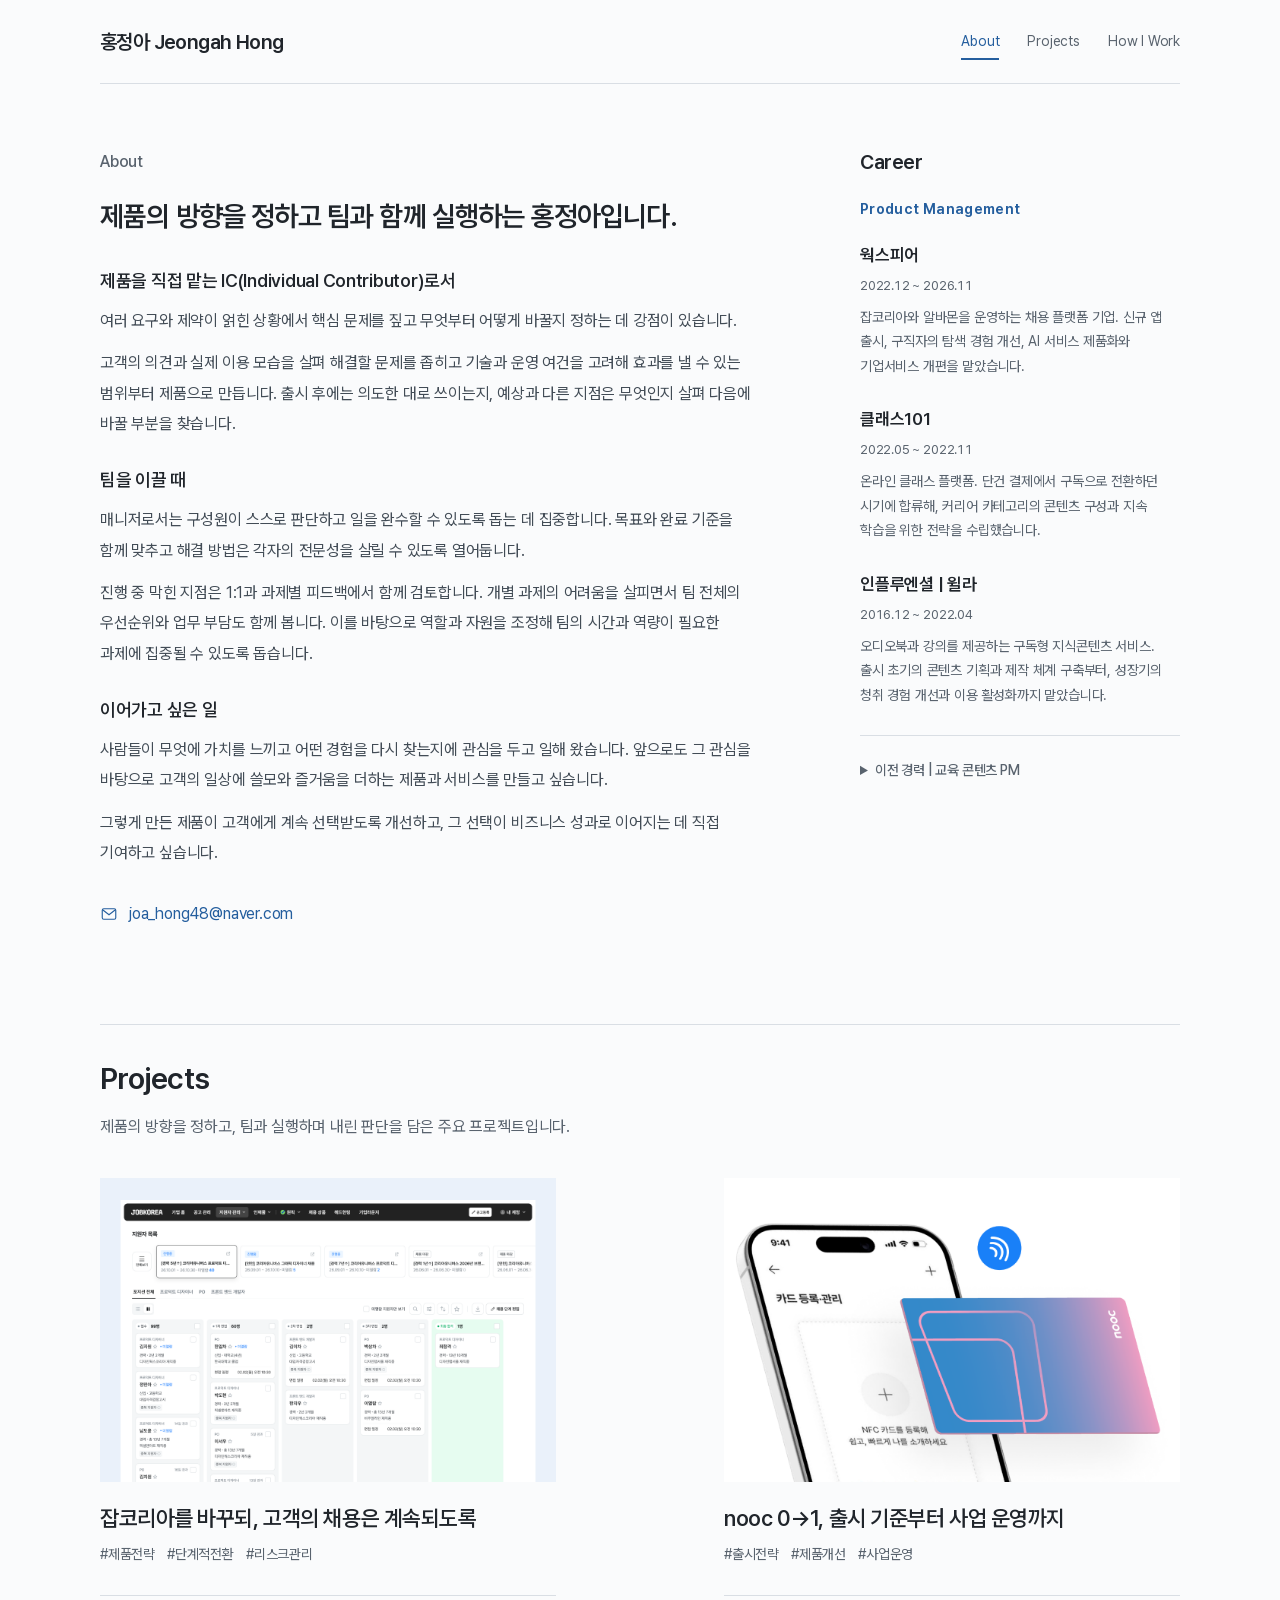
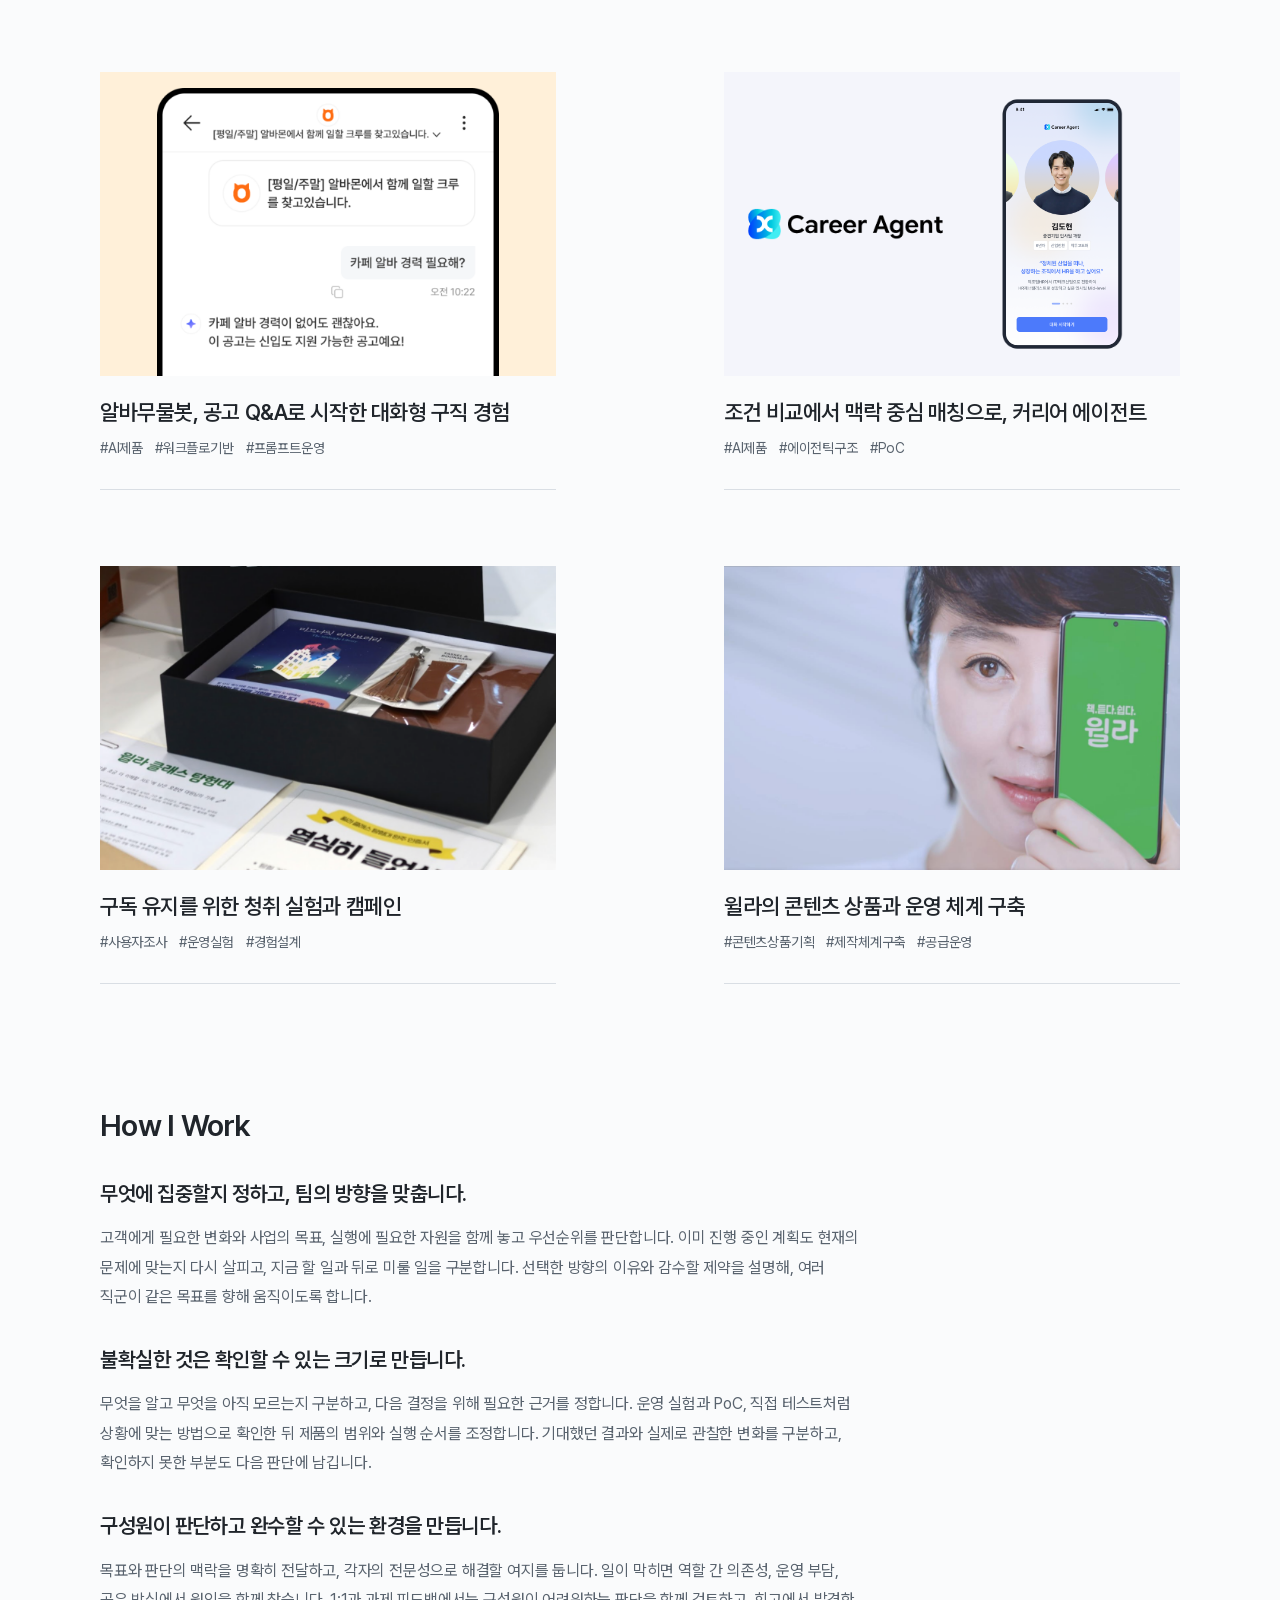
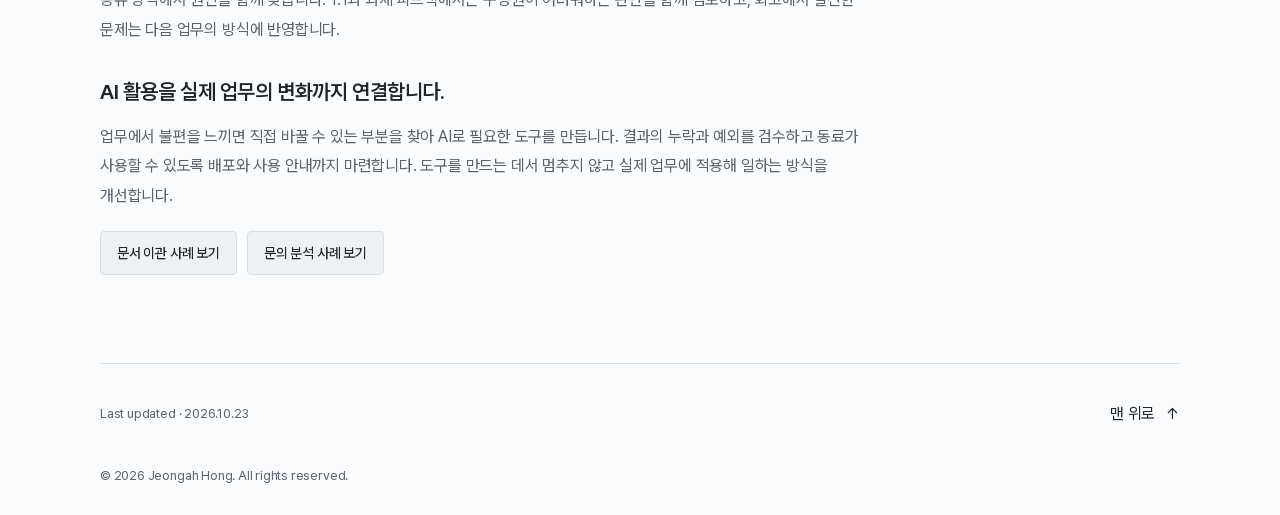
==== commit 58a3f8ba: "Update portfolio narratives, project facts and retrospectives" ====
--- a/portfolio.html
+++ b/portfolio.html
@@ -9,11 +9,11 @@
 <section class="home-section home-intro" id="intro" aria-labelledby="intro-heading"><div class="wrap intro-layout"><div class="intro-copy">
 <p class="intro-kicker">About</p>
 <h1 class="intro-identity" id="intro-heading">제품의 방향을 정하고 팀과 함께 실행하는 홍정아입니다.</h1>
-<div class="prose career-story intro-narrative"><section class="intro-narrative-section" aria-labelledby="intro-ic"><h2 class="intro-subheading" id="intro-ic">제품을 직접 맡는 IC(Individual Contributor)로서</h2><p>제품을 만들다 보면 해결할 수 있는 문제보다 먼저 해결해야 할 문제를 고르는 일이 더 어렵습니다.</p><p>고객에게 필요한 변화는 무엇인지, 지금 이 문제에 시간과 자원을 써야 하는지, 무엇을 확인하면 다음 결정을 내릴 수 있을지. 제품을 직접 설계하고 운영하면서 반복해 온 질문들입니다.</p><p>방향을 정한 뒤에는 사용자 의견과 데이터를 함께 보며 선택한 해법이 실제로 어떻게 쓰이는지 확인합니다. 예상과 다른 모습이 보이면 처음의 가정과 해결 방식을 다시 살펴 다음 개선을 정합니다.</p></section><section class="intro-narrative-section" aria-labelledby="intro-manager"><h2 class="intro-subheading" id="intro-manager">팀을 이끌 때</h2><p>매니저로서는 구성원이 스스로 판단하고 일을 완수할 수 있도록 돕는 데 집중합니다. 목표와 완료 기준을 함께 맞추고 해결 방법은 각자의 전문성을 살릴 수 있도록 열어둡니다.</p><p>진행 중 막힌 지점은 1:1과 과제별 피드백에서 함께 검토합니다. 개별 과제의 어려움을 살피면서 팀 전체의 우선순위와 업무 부담도 함께 봅니다. 이를 바탕으로 역할과 자원을 조정해 팀의 시간과 역량이 필요한 과제에 집중될 수 있도록 돕습니다.</p></section><section class="intro-narrative-section" aria-labelledby="intro-future"><h2 class="intro-subheading" id="intro-future">이어가고 싶은 일</h2><p>사람들이 무엇에 가치를 느끼고 어떤 경험을 다시 찾는지에 관심을 두고 일해 왔습니다. 앞으로도 그 관심을 바탕으로 고객의 일상에 쓸모와 즐거움을 더하는 제품과 서비스를 만들고 싶습니다.</p><p>그렇게 만든 제품이 고객에게 계속 선택받도록 개선하고, 그 선택이 비즈니스 성과로 이어지는 데 직접 기여하고 싶습니다.</p></section></div>
+<div class="prose career-story intro-narrative"><section class="intro-narrative-section" aria-labelledby="intro-ic"><h2 class="intro-subheading" id="intro-ic">제품을 직접 맡는 IC(Individual Contributor)로서</h2><p>여러 요구와 제약이 얽힌 상황에서 핵심 문제를 짚고 무엇부터 어떻게 바꿀지 정하는 데 강점이 있습니다.</p><p>고객의 의견과 실제 이용 모습을 살펴 해결할 문제를 좁히고 기술과 운영 여건을 고려해 효과를 낼 수 있는 범위부터 제품으로 만듭니다. 출시 후에는 의도한 대로 쓰이는지, 예상과 다른 지점은 무엇인지 살펴 다음에 바꿀 부분을 찾습니다.</p></section><section class="intro-narrative-section" aria-labelledby="intro-manager"><h2 class="intro-subheading" id="intro-manager">팀을 이끌 때</h2><p>매니저로서는 구성원이 스스로 판단하고 일을 완수할 수 있도록 돕는 데 집중합니다. 목표와 완료 기준을 함께 맞추고 해결 방법은 각자의 전문성을 살릴 수 있도록 열어둡니다.</p><p>진행 중 막힌 지점은 1:1과 과제별 피드백에서 함께 검토합니다. 개별 과제의 어려움을 살피면서 팀 전체의 우선순위와 업무 부담도 함께 봅니다. 이를 바탕으로 역할과 자원을 조정해 팀의 시간과 역량이 필요한 과제에 집중될 수 있도록 돕습니다.</p></section><section class="intro-narrative-section" aria-labelledby="intro-future"><h2 class="intro-subheading" id="intro-future">이어가고 싶은 일</h2><p>사람들이 무엇에 가치를 느끼고 어떤 경험을 다시 찾는지에 관심을 두고 일해 왔습니다. 앞으로도 그 관심을 바탕으로 고객의 일상에 쓸모와 즐거움을 더하는 제품과 서비스를 만들고 싶습니다.</p><p>그렇게 만든 제품이 고객에게 계속 선택받도록 개선하고, 그 선택이 비즈니스 성과로 이어지는 데 직접 기여하고 싶습니다.</p></section></div>
 <a class="intro-mail" href="mailto:joa_hong48@naver.com" aria-label="이메일 보내기"><svg width="18" height="18" viewBox="0 0 24 24" fill="none" stroke="currentColor" stroke-width="1.5" aria-hidden="true"><rect x="3" y="5" width="18" height="14" rx="2"/><path d="m3 6 9 7 9-7"/></svg><span>joa_hong48@naver.com</span></a>
 </div>
 <aside class="career-timeline" id="experience" aria-labelledby="timeline-heading"><div class="career-heading"><h2 id="timeline-heading">Career</h2></div><div class="career-track">
-<section class="career-era" aria-labelledby="career-product"><header class="career-era-heading"><h3 id="career-product">Product Management</h3></header><ol><li><div class="career-company"><strong>웍스피어</strong><p class="career-date">2022.12 ~ 2026.10</p></div><p class="career-focus">잡코리아와 알바몬을 운영하는 채용 플랫폼 기업. 신규 앱 출시, 구직자의 탐색 경험 개선, AI 서비스 제품화와 기업서비스 개편을 맡았습니다.</p></li><li><div class="career-company"><strong>클래스101</strong><p class="career-date">2022.05 ~ 2022.11</p></div><p class="career-focus">온라인 클래스 플랫폼. 단건 결제에서 구독으로 전환하던 시기에 합류해, 커리어 카테고리의 콘텐츠 구성과 지속 학습을 위한 전략을 수립했습니다.</p></li><li><div class="career-company"><strong>인플루엔셜 | 윌라</strong><p class="career-date">2016.12 ~ 2022.04</p></div><p class="career-focus">오디오북과 강의를 제공하는 구독형 지식콘텐츠 서비스. 출시 초기의 콘텐츠 기획과 제작 체계 구축부터, 성장기의 청취 경험 개선과 이용 활성화까지 맡았습니다.</p></li></ol></section>
+<section class="career-era" aria-labelledby="career-product"><header class="career-era-heading"><h3 id="career-product">Product Management</h3></header><ol><li><div class="career-company"><strong>웍스피어</strong><p class="career-date">2022.12 ~ 2026.11</p></div><p class="career-focus">잡코리아와 알바몬을 운영하는 채용 플랫폼 기업. 신규 앱 출시, 구직자의 탐색 경험 개선, AI 서비스 제품화와 기업서비스 개편을 맡았습니다.</p></li><li><div class="career-company"><strong>클래스101</strong><p class="career-date">2022.05 ~ 2022.11</p></div><p class="career-focus">온라인 클래스 플랫폼. 단건 결제에서 구독으로 전환하던 시기에 합류해, 커리어 카테고리의 콘텐츠 구성과 지속 학습을 위한 전략을 수립했습니다.</p></li><li><div class="career-company"><strong>인플루엔셜 | 윌라</strong><p class="career-date">2016.12 ~ 2022.04</p></div><p class="career-focus">오디오북과 강의를 제공하는 구독형 지식콘텐츠 서비스. 출시 초기의 콘텐츠 기획과 제작 체계 구축부터, 성장기의 청취 경험 개선과 이용 활성화까지 맡았습니다.</p></li></ol></section>
 <details class="career-earlier"><summary>이전 경력 | 교육 콘텐츠 PM</summary><section class="career-era career-era-foundation" aria-labelledby="career-content"><header class="career-era-heading"><h3 id="career-content">HRD Solution PM &amp; Content Planner</h3><p>기업의 교육 목표를 프로그램과 콘텐츠로 구체화하고, 고객사와 제작 조직 사이에서 일정과 품질, 자원을 관리했습니다.</p></header><ol><li><strong>퍼브</strong><p class="career-date">2016.01 ~ 2016.12</p></li><li><strong>멀티캠퍼스</strong><p class="career-date">2012.03 ~ 2015.01</p></li><li><strong>사이버출판사</strong><p class="career-date">2010.10 ~ 2012.02</p></li><li><strong>큐브앤큐브</strong><p class="career-date">2009.05 ~ 2010.07</p></li></ol></section></details>
 </div></aside></div></section>
 <section class="home-section" id="work" aria-labelledby="work-heading"><div class="wrap section-stack"><div class="work-heading-row"><h2 class="section-title" id="work-heading">Projects</h2></div><p class="work-caption">제품의 방향을 정하고, 팀과 실행하며 내린 판단을 담은 주요 프로젝트입니다.</p><div class="project-gallery"><article class="project-card" id="project-b2b"><a class="project-card-link" href="cases/b2b.html" aria-labelledby="card-b2b-title" aria-describedby="card-b2b-summary">
@@ -29,9 +29,9 @@
 <figure class="project-cover"><div class="project-thumbnail cover-agent"><div class="cover-scene"><img src="assets/covers/career-agent-centered.png" alt="커리어 에이전트의 실제 로고와 가상 페르소나를 선택하는 온보딩 화면" width="1200" height="800" loading="lazy" decoding="async"></div><div class="persona-window" aria-hidden="true"><div class="persona-strip"><img src="assets/covers/career-agent-persona-1.png" alt="" width="780" height="1688" loading="lazy" decoding="async"><img src="assets/covers/career-agent-persona-2.png" alt="" width="780" height="1688" loading="lazy" decoding="async"><img src="assets/covers/career-agent-persona-3.png" alt="" width="780" height="1688" loading="lazy" decoding="async"><img src="assets/covers/career-agent-persona-4.png" alt="" width="780" height="1688" loading="lazy" decoding="async"></div></div></div><p class="project-summary" aria-hidden="true">탐색 조건의 해석과 확인 기준을 정하고 PoC로 제품화에 필요한 선결 과제를 구체화했습니다.</p></figure>
 <div class="project-card-body"><h3 id="card-career-agent-title">조건 비교에서 맥락 중심 매칭으로, 커리어 에이전트</h3>
 <p class="project-tags"><span>#AI제품</span> <span>#에이전틱구조</span> <span>#PoC</span></p><p class="project-summary-mobile" id="card-career-agent-summary">탐색 조건의 해석과 확인 기준을 정하고 PoC로 제품화에 필요한 선결 과제를 구체화했습니다.</p></div></a></article><article class="project-card" id="project-willa"><a class="project-card-link" href="cases/welaaa.html" aria-labelledby="card-willa-title" aria-describedby="card-willa-summary">
-<figure class="project-cover"><div class="project-thumbnail cover-finished"><div class="cover-scene"><img src="assets/covers/willa-experience-cover.png" alt="윌라 클래스 탐험대의 도서와 책갈피, 완주 인증 운영물" width="1200" height="800" loading="lazy" decoding="async"></div></div><p class="project-summary" aria-hidden="true">운영 실험으로 청취 행동 변화에 대한 가설을 검증하고 그 결과를 추천 지면과 청취 리포트 기획의 근거로 삼았습니다.</p></figure>
-<div class="project-card-body"><h3 id="card-willa-title">첫 청취를 반복 이용으로, 윌라의 경험 설계</h3>
-<p class="project-tags"><span>#사용자조사</span> <span>#운영실험</span> <span>#경험설계</span></p><p class="project-summary-mobile" id="card-willa-summary">운영 실험으로 청취 행동 변화에 대한 가설을 검증하고 그 결과를 추천 지면과 청취 리포트 기획의 근거로 삼았습니다.</p></div></a></article><article class="project-card" id="project-content-system"><a class="project-card-link" href="cases/content-system.html" aria-labelledby="card-content-system-title" aria-describedby="card-content-system-summary">
+<figure class="project-cover"><div class="project-thumbnail cover-finished"><div class="cover-scene"><img src="assets/covers/willa-experience-cover.png" alt="윌라 클래스 탐험대의 도서와 책갈피, 완주 인증 운영물" width="1200" height="800" loading="lazy" decoding="async"></div></div><p class="project-summary" aria-hidden="true">기능 개발 없이 4주 청취 챌린지를 운영했습니다. 참여자가 앱을 더 자주 열고 다양한 콘텐츠를 듣는 행동을 확인했습니다.</p></figure>
+<div class="project-card-body"><h3 id="card-willa-title">구독 유지를 위한 청취 실험과 캠페인</h3>
+<p class="project-tags"><span>#사용자조사</span> <span>#운영실험</span> <span>#경험설계</span></p><p class="project-summary-mobile" id="card-willa-summary">기능 개발 없이 4주 청취 챌린지를 운영했습니다. 참여자가 앱을 더 자주 열고 다양한 콘텐츠를 듣는 행동을 확인했습니다.</p></div></a></article><article class="project-card" id="project-content-system"><a class="project-card-link" href="cases/content-system.html" aria-labelledby="card-content-system-title" aria-describedby="card-content-system-summary">
 <figure class="project-cover"><div class="project-thumbnail cover-finished"><div class="cover-scene"><img src="assets/covers/willa-production-landscape.png" alt="윌라 IR 자료의 브랜드 이미지, 김혜수와 윌라 로고가 표시된 휴대폰" width="1200" height="800" loading="lazy" decoding="async"></div></div><p class="project-summary" aria-hidden="true">청취 경험에 맞는 콘텐츠 상품을 기획하고 제작 포맷과 공급 및 운영 체계를 정비했습니다.</p></figure>
 <div class="project-card-body"><h3 id="card-content-system-title">윌라의 콘텐츠 상품과 운영 체계 구축</h3>
 <p class="project-tags"><span>#콘텐츠상품기획</span> <span>#제작체계구축</span> <span>#공급운영</span></p><p class="project-summary-mobile" id="card-content-system-summary">청취 경험에 맞는 콘텐츠 상품을 기획하고 제작 포맷과 공급 및 운영 체계를 정비했습니다.</p></div></a></article></div></div></section>
@@ -47,9 +47,9 @@
 </div></article>
 </div></div></section>
 <dialog class="tool-dialog" id="tool-dialog-migration" aria-labelledby="tool-dialog-migration-title">
-<header class="tool-dialog-header"><h2 id="tool-dialog-migration-title" tabindex="-1">문서 이관 도구</h2><button class="tool-dialog-close" type="button" data-dialog-close aria-label="문서 이관 도구 닫기">닫기 <span aria-hidden="true">×</span></button></header>
+<header class="tool-dialog-header"><h2 id="tool-dialog-migration-title" tabindex="-1">업무 문서를 구조와 첨부파일까지 보존해 Notion으로 이관</h2><button class="tool-dialog-close" type="button" data-dialog-close aria-label="문서 이관 도구 닫기">닫기 <span aria-hidden="true">×</span></button></header>
 <div class="tool-dialog-content"><dl class="tool-overview" aria-label="도구 개요"><div><dt>구현</dt><dd>약 6시간</dd></div><div><dt>개발 도구</dt><dd>Claude Code</dd></div><div><dt>기술 스택</dt><dd>Python, Flask, Next.js, React</dd></div></dl><section class="tool-dialog-section"><h3>배경과 필요성</h3><p>Notion을 전사 협업툴로 도입하면서 조직에서 10년 넘게 사용한 Confluence와 최근 1년간 사용한 Slack에 쌓인 방대한 업무 자료를 옮겨야 했습니다.</p><p>Confluence에 내보내기 기능이 있었지만 원본의 형태를 온전히 유지할 수 없었습니다.</p></section><section class="tool-dialog-section"><h3>해결하려던 문제와 목표</h3><p><strong>방대한 업무 자료를 몇 번의 클릭으로 옮기되, Notion에서도 원본처럼 활용할 수 있게 하는 것</strong>이 목표였습니다. 본문과 첨부파일, 이미지, 표와 코드 블록 같은 서식, 상위와 하위 페이지 구조를 함께 보존하는 데 집중했습니다.</p></section><section class="tool-dialog-section"><h3>구현 방식</h3><p>본인 계정으로 로그인한 뒤 옮길 Confluence 페이지와 Notion의 목적지를 입력하고 <strong>‘이사 시작’을 누르면 하위 페이지까지 함께 옮겨집니다.</strong></p><p>상위와 하위 페이지 관계는 별도로 저장했습니다. 이관 후 Notion에서 위키로 전환하면 도구의 업데이트 기능으로 이 관계를 연결할 수 있게 했습니다. Slack용 도구도 같은 사용 흐름으로 만들었으며 Canvas를 목록에서 고르거나 링크로 지정할 수 있습니다.</p><figure class="tool-flow"><div class="tool-flow-frame"><ol class="tool-flow-steps"><li><div class="tool-flow-label">1. 이사 시작</div><img src="cases/assets/ai/migration-start-20261020.png" alt="원본과 Notion 목적지 페이지를 입력하고 이사 시작을 실행하는 화면" width="1232" height="650" loading="lazy" decoding="async"></li><li><span class="tool-flow-arrow" aria-hidden="true"></span><div class="tool-flow-label">2. 이사 완료</div><img src="cases/assets/ai/migration-complete-20261020.png" alt="이관 완료 건수와 결과 리포트 버튼을 보여주는 화면" width="1232" height="400" loading="lazy" decoding="async"></li></ol></div><figcaption>구현 화면을 예시 데이터로 재현했습니다.</figcaption></figure></section><section class="tool-dialog-section"><h3>개발 과정</h3><p>Claude와 대화하며 요구사항과 사용 흐름을 정리하고 Claude Code로 구현했습니다. 약 6시간이 걸렸습니다. 가장 많은 시간이 걸린 부분은 테스트에서 확인한 실패 사례를 보완하고 결과 리포트를 만드는 과정이었습니다.</p><p>처음 이관 기능을 구현한 뒤 실제 업무 자료로 테스트해 보니 파일이 많으면 작업이 중간에 멈추거나 첨부파일 용량 제한 때문에 일부가 옮겨지지 않는 경우가 있었습니다. 어느 부분이 실패했는지 모르면 모든 페이지를 직접 확인해야 했습니다.</p><p>그래서 <strong>이관 결과를 완료, 일부 완료, 미완료로 구분하고 완료하지 못한 내용과 사유를 결과 리포트에 표시했습니다.</strong> 이를 통해 중간에 멈춰도 다시 시작할 지점을 알 수 있었고, 일부만 실패했다면 해당 항목만 확인해 보완할 수 있었습니다.</p></section><section class="tool-dialog-section"><h3>결과</h3><p>완성된 도구는 누구나 쉽게 실행할 수 있도록 <strong>설치형 앱으로 만들고 사용 가이드와 함께 배포했습니다.</strong> 가이드에는 상세한 실행 방법과 페이지 수 및 구성에 따른 예상 소요 시간, 오류가 발생할 수 있는 상황, 결과 리포트 확인 방법과 필요한 후속 조치를 담았습니다.</p><p>배포 후 제품팀뿐 아니라 사업, 영업 등 다양한 팀의 동료들이 업무 자료를 옮기는 데 활용했습니다. 수백 개 페이지를 일일이 복사하고 붙여넣는 대신 <strong>‘이사 시작’ 버튼을 한 번 눌러 옮기고, 리포트에 남은 실패 항목만 확인해 보완</strong>할 수 있었습니다.</p><p>개인적으로는 제가 필요한 도구를 AI와 함께 혼자서 처음부터 끝까지 만들어 본 첫 경험이기도 했습니다.</p><p>약 6시간 만에 사용 가능한 도구를 구현할 수 있었던 것은, 직접 사용자로서 무엇이 필요하고 어떤 수준이어야 쓸 수 있는지 명확히 알고 있었기 때문이라고 생각합니다. AI가 어디까지 구현할 수 있는지를 아는 것보다, <strong>무엇을 어떤 수준으로 만들어야 실제로 쓰일지를 아는 것이 더 중요했습니다.</strong> 해결할 문제와 기준을 알고 있다면, 누구나 필요한 도구를 직접 만들고 같은 문제를 겪는 사람에게 제공할 수 있다는 가능성을 확인한 경험이었습니다.</p></section></div></dialog><dialog class="tool-dialog" id="tool-dialog-sustain" aria-labelledby="tool-dialog-sustain-title">
-<header class="tool-dialog-header"><h2 id="tool-dialog-sustain-title" tabindex="-1">서스테인 보드</h2><button class="tool-dialog-close" type="button" data-dialog-close aria-label="서스테인 보드 닫기">닫기 <span aria-hidden="true">×</span></button></header>
+<header class="tool-dialog-header"><h2 id="tool-dialog-sustain-title" tabindex="-1">고객 문의 분석으로 제품 조직의 업무 배분 개선</h2><button class="tool-dialog-close" type="button" data-dialog-close aria-label="서스테인 보드 닫기">닫기 <span aria-hidden="true">×</span></button></header>
 <div class="tool-dialog-content"><dl class="tool-overview" aria-label="도구 개요"><div><dt>초기 구현</dt><dd>1일</dd></div><div><dt>업무 적용 후 개선</dt><dd>3주</dd></div><div><dt>개발 도구</dt><dd>Claude Code</dd></div><div><dt>기술 스택</dt><dd>Python, PostgreSQL, Next.js, Recharts</dd></div></dl><section class="tool-dialog-section"><h3>배경과 필요성</h3><p>잡코리아와 알바몬의 구인자 서비스를 담당하는 팀을 맡게 되면서, 가장 먼저 발견한 문제는 <strong>팀이 고객 문의와 내부 요청에 많은 시간을 쓰고 있지만 어떤 업무가 누구에게 얼마나 쌓이는지 파악하기 어렵다는 것</strong>이었습니다. 문의는 Slack과 사내 포털, 개인 DM으로 흩어져 있었습니다.</p><p>먼저 문의 접수와 처리 현황을 확인할 공통 기준인 SSOT(Single Source of Truth)를 마련했습니다. 문의 접수는 Slack으로 모으고 내부 요청과 고객 문의를 채널로 구분했습니다. 답변으로 끝나는 일은 채널에서 처리하고, 원인 조사나 개발이 필요한 일은 Notion 인박스에 남겨 진행을 추적했습니다.</p><p>이렇게 접수와 처리 과정을 추적할 수 있게 됐지만, 기록이 쌓이는 것만으로는 업무 유형과 담당자별 부담을 파악하기 어려웠습니다. <strong>팀이 바쁜 원인을 확인하려면 문의 내용과 처리 주체를 함께 분석</strong>해야 했습니다. <strong>업무 배분을 판단할 수 있도록 SSOT의 기록을 분석하는 대시보드</strong>가 필요했습니다.</p></section><section class="tool-dialog-section"><h3>해결하려던 문제와 목표</h3><p><strong>제품 담당자가 판단하고 실행해야 하는 일과 그렇지 않은 일을 구분해, 제품 조직의 리소스가 필요한 곳에 쓰이도록</strong> 하는 것이 목표였습니다. 업무가 몰리는 원인과 반복되는 비효율을 확인하고 누가 어떤 일을 맡아야 하는지 판단하려 했습니다.</p></section><section class="tool-dialog-section"><h3>구현 방식</h3><p>Slack에 접수된 문의와 스레드의 처리 기록을 자동으로 모아 대시보드에서 확인하도록 만들었습니다. 기간과 서비스를 선택하면 문의 접수 추이와 처리 상태, 팀과 담당자별 분포를 볼 수 있습니다.</p><p>실제 업무 사례를 구체적으로 전달하며 제품 담당자의 판단과 실행이 필요한 문의인지 구분할 기준을 정리하고, 이를 LLM의 분류 지침으로 제공했습니다. LLM이 이 지침에 따라 문의 내용과 스레드의 대화, 처리 결과를 읽고 분류하도록 했습니다. 접수 때 지정된 팀과 실제 처리한 팀은 따로 기록해 어떤 문의가 어느 팀의 업무로 이어지는지 볼 수 있게 했습니다.</p><p>필요한 기능과 분석 기준을 정의하고 Claude Code에 구현을 요청했습니다. 코드 작성은 Claude Code가 수행했고, 저는 실제 업무에 맞게 기능과 결과를 검증했습니다.</p><div class="tool-dialog-screen-pair">
 <figure class="tool-dialog-screen tool-dialog-screen-top"><img src="cases/assets/ai/sustain-01.png" alt="Sustain 대시보드 상단: 문의 접수와 처리 현황, 일별 추이, 채널별 및 처리팀별 분포" width="2880" height="4498" loading="lazy" decoding="async"></figure>
 <figure class="tool-dialog-screen tool-dialog-screen-bottom"><img src="cases/assets/ai/sustain-01.png" alt="Sustain 대시보드 하단: 담당자별 처리 현황, 문의 유형과 접수 내역, 주의가 필요한 문의" width="2880" height="4498" loading="lazy" decoding="async"></figure>
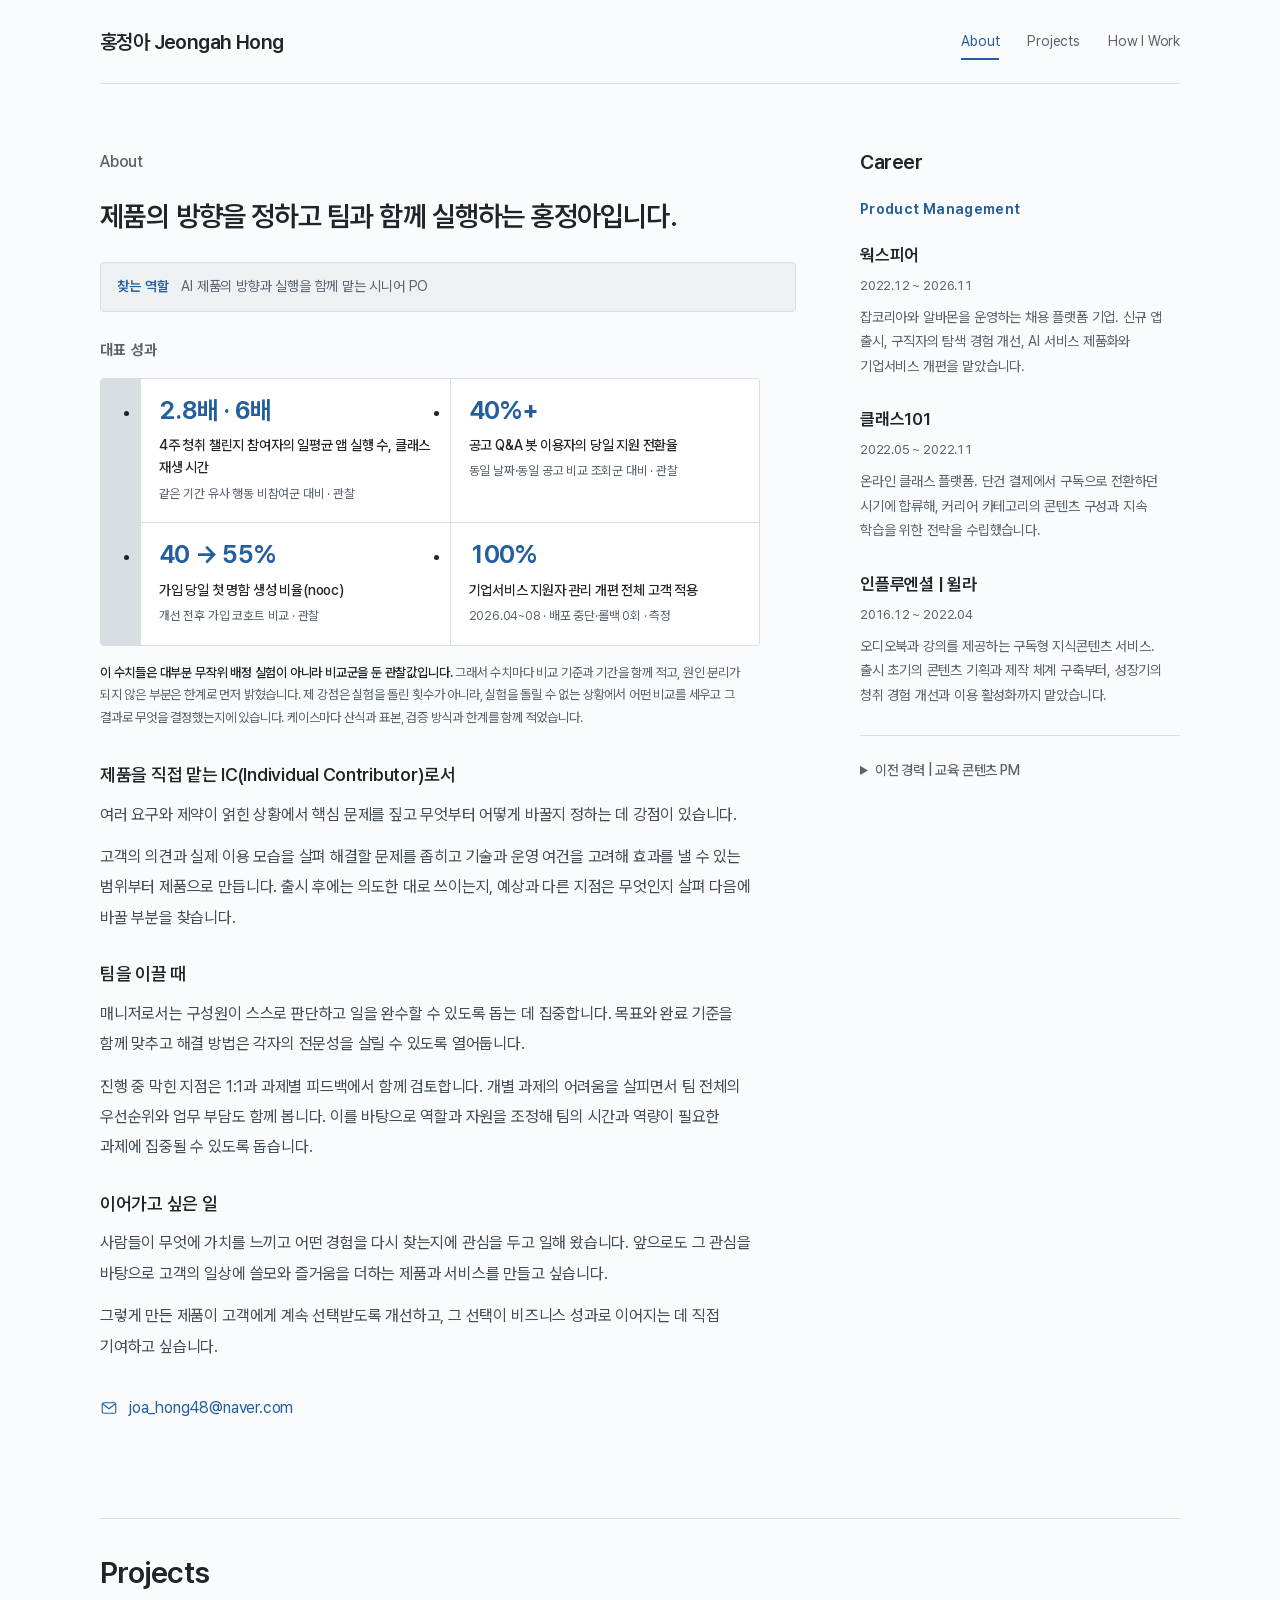
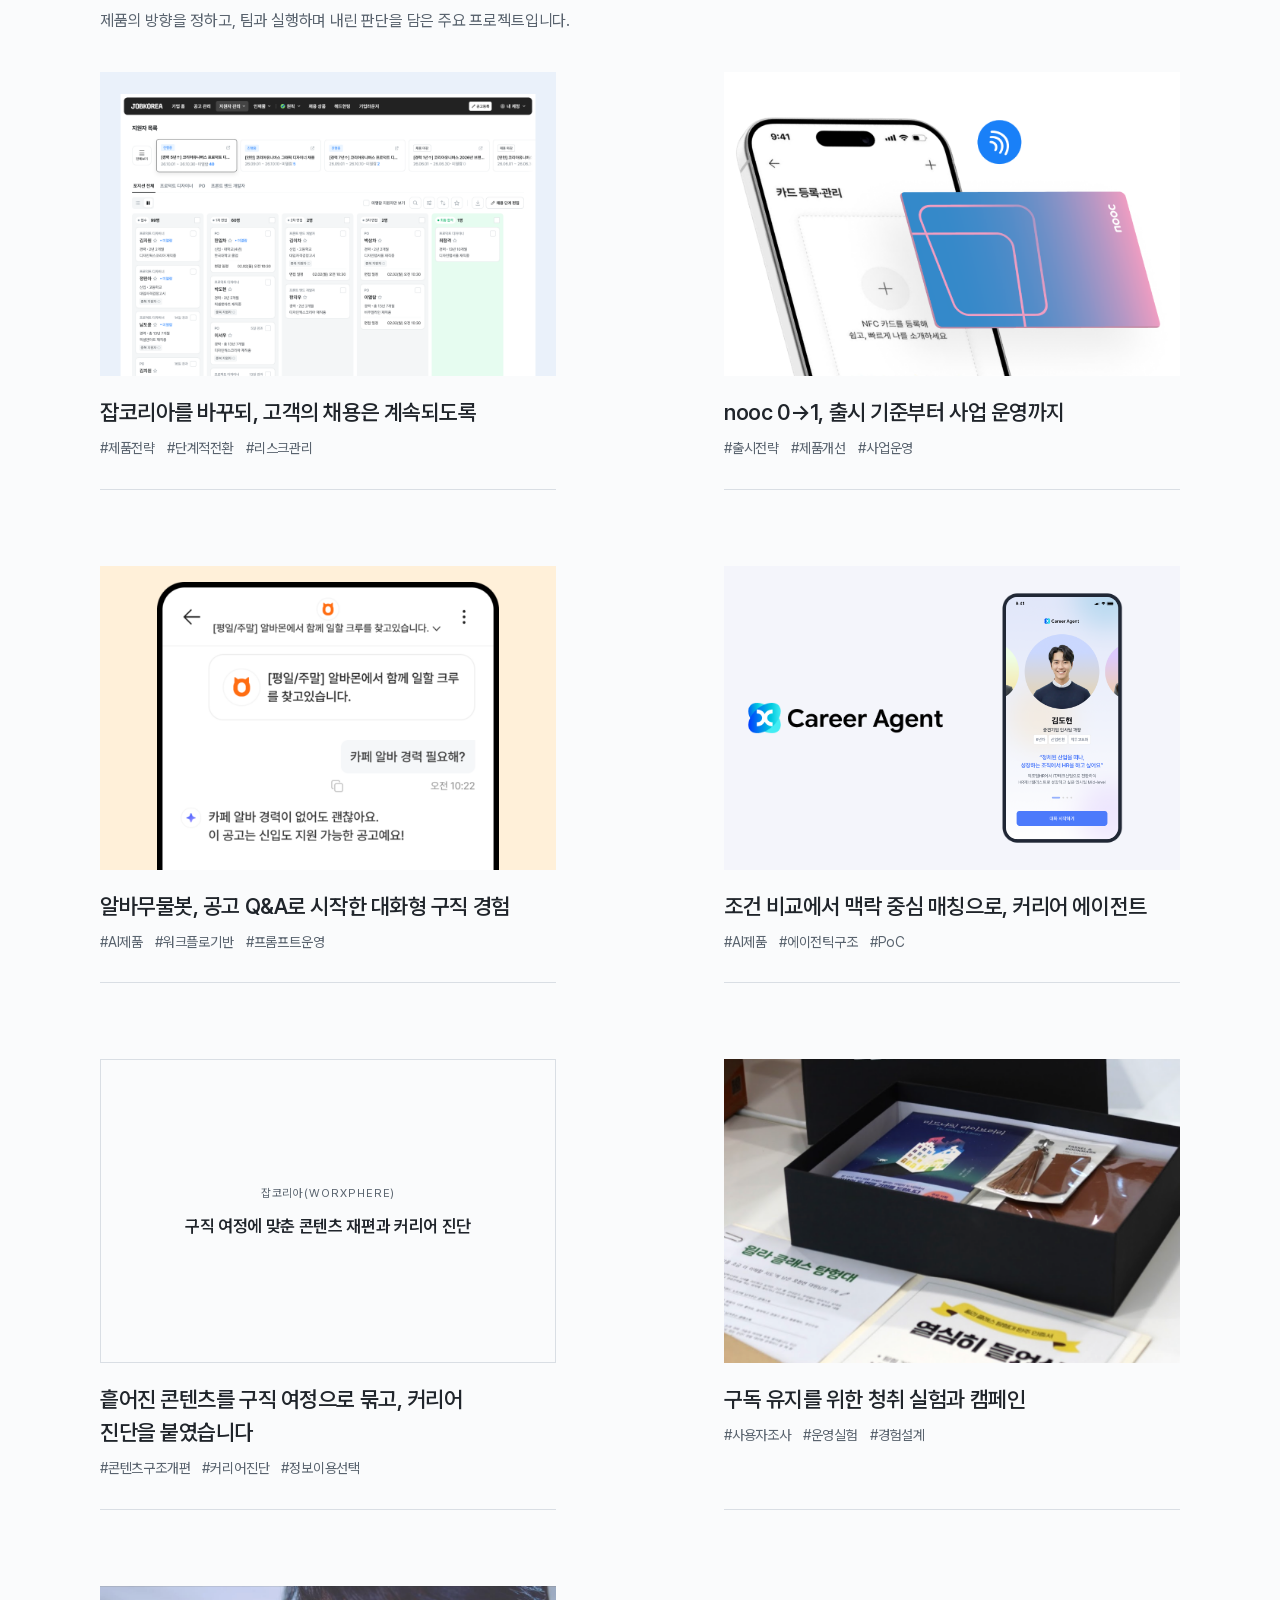
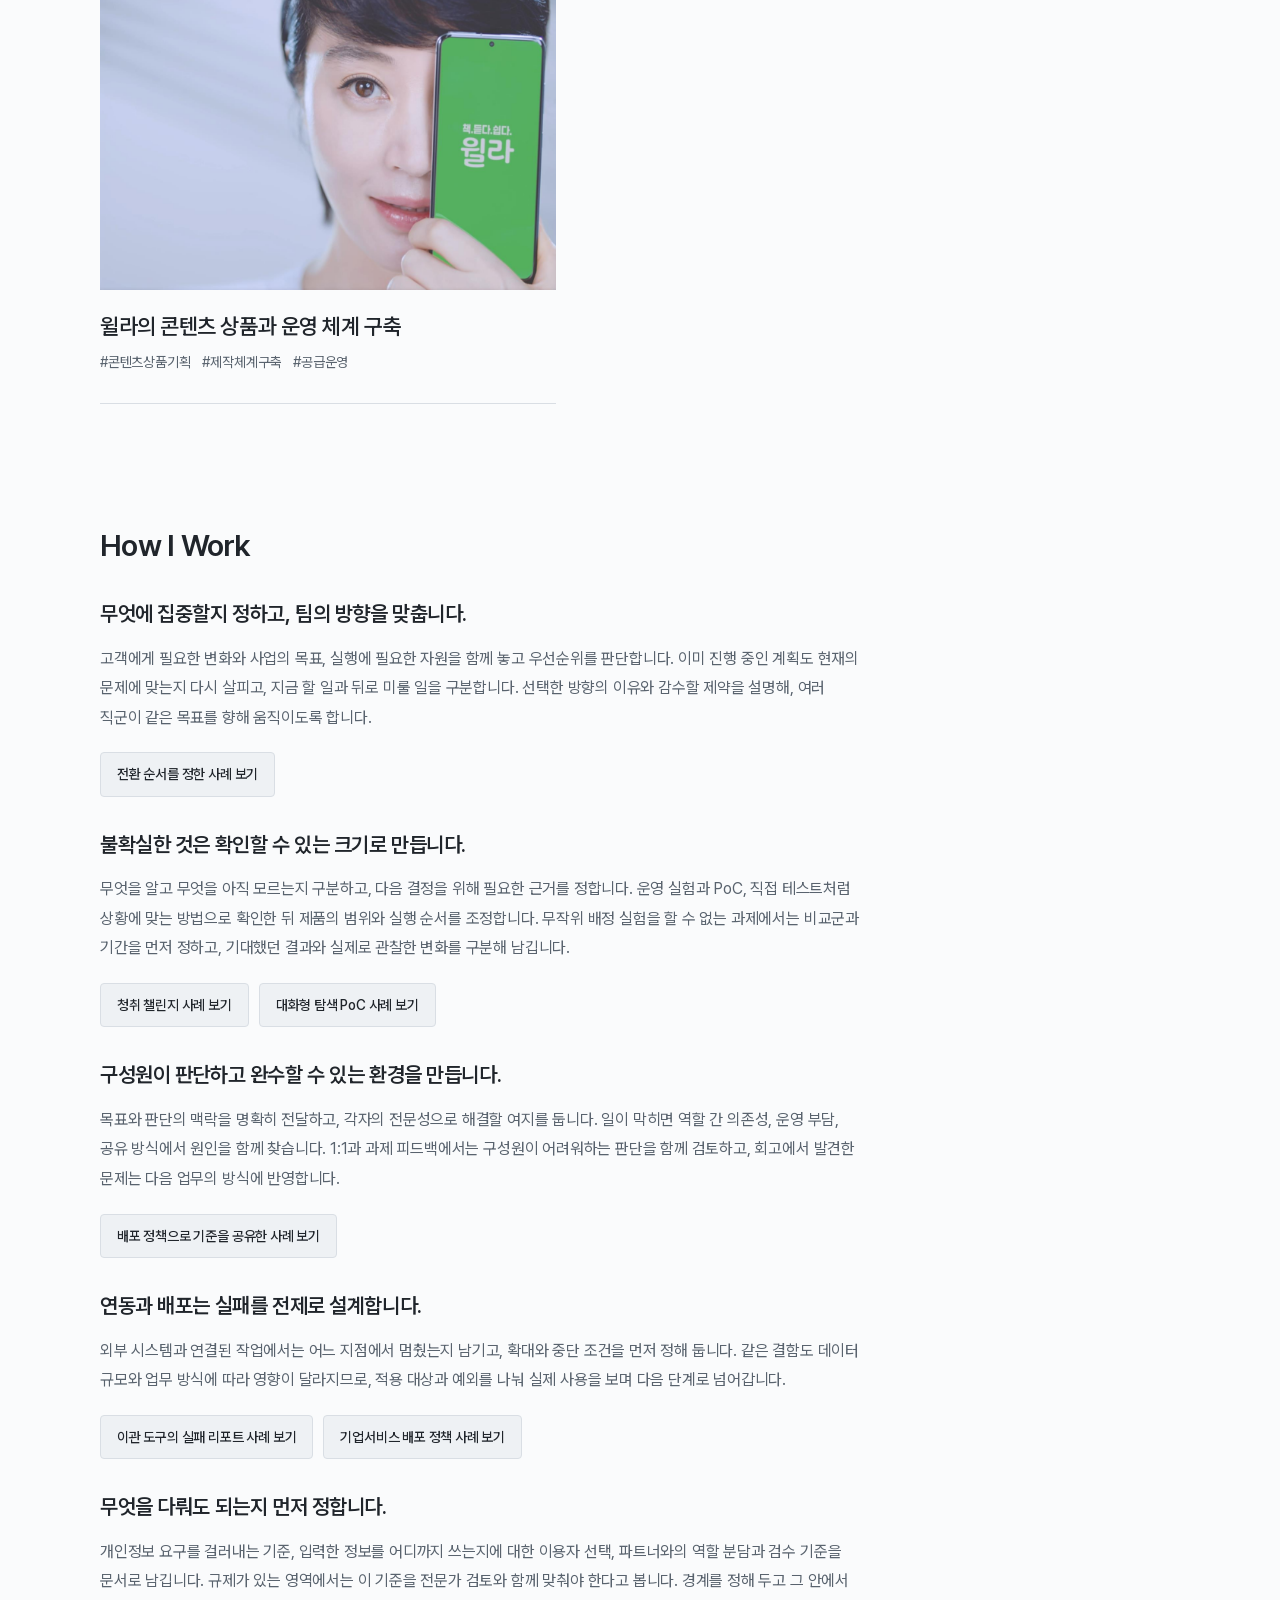
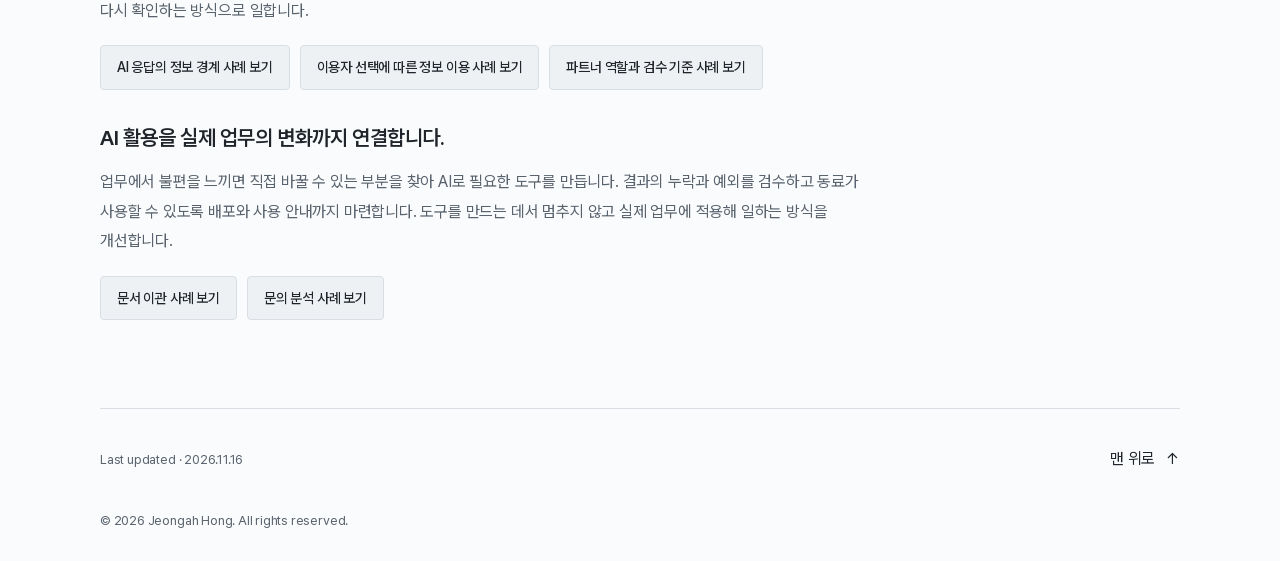
==== commit e4cdecf2: "포트폴리오 개선안 P-1~P-9 반영: 대표 성과·Metric Spec·전이 노트·커리어첵첵 케이스 - About 상단에 찾는 역할 1줄과 대표 성과 4칸 신설, 성과 수치의 인과" ====
--- a/portfolio.html
+++ b/portfolio.html
@@ -3,12 +3,23 @@
 <title>Portfolio - Jeongah Hong</title>
 <meta name="theme-color" content="#fafbfc"><meta property="og:type" content="website"><meta property="og:title" content="Product Management &amp; Project Leadership | 홍정아">
 <link rel="icon" href="assets/favicon.svg" type="image/svg+xml"><link rel="preload" href="assets/PretendardVariable.woff2" as="font" type="font/woff2" crossorigin>
-<link rel="stylesheet" href="assets/site.css?v=5038ac8d3e"><link rel="stylesheet" href="assets/home.css?v=88f10d8a53"><link rel="stylesheet" href="assets/tool-dialogs.css?v=997a9b7346"><link rel="stylesheet" href="assets/tool-figures.css?v=df568af5fd"><script src="assets/site.js?v=27dd18fce4" defer></script><script src="assets/thumbnail-interactions.js?v=0f85cde35d" defer></script><script src="assets/intro-reveal.js?v=9d253df925" defer></script><script src="assets/tool-dialogs.js?v=f38b1e9b86" defer></script></head>
+<link rel="stylesheet" href="assets/site.css?v=5038ac8d3e"><link rel="stylesheet" href="assets/home.css?v=88f10d8a53"><link rel="stylesheet" href="assets/tool-dialogs.css?v=997a9b7346"><link rel="stylesheet" href="assets/tool-figures.css?v=df568af5fd"><link rel="stylesheet" href="assets/portfolio-2026-11.css?v=1"><script src="assets/site.js?v=27dd18fce4" defer></script><script src="assets/thumbnail-interactions.js?v=0f85cde35d" defer></script><script src="assets/intro-reveal.js?v=9d253df925" defer></script><script src="assets/tool-dialogs.js?v=f38b1e9b86" defer></script></head>
 <body class="home-page"><a class="skip-link" href="#main">본문으로 바로가기</a>
 <header class="site-header"><div class="wrap nav"><a class="wordmark" href="index.html" aria-label="홍정아 포트폴리오 홈">홍정아 Jeongah Hong</a><nav class="nav-links" aria-label="포트폴리오 목차"><a href="#intro" data-section-link aria-current="location">About</a><a href="#work" data-section-link>Projects</a><a href="#approach" data-section-link>How I Work</a></nav></div></header><main id="main" tabindex="-1">
 <section class="home-section home-intro" id="intro" aria-labelledby="intro-heading"><div class="wrap intro-layout"><div class="intro-copy">
 <p class="intro-kicker">About</p>
 <h1 class="intro-identity" id="intro-heading">제품의 방향을 정하고 팀과 함께 실행하는 홍정아입니다.</h1>
+<p class="intro-role"><strong>찾는 역할</strong> AI 제품의 방향과 실행을 함께 맡는 시니어 PO</p>
+<section class="intro-metrics" aria-labelledby="intro-metrics-heading">
+<h2 class="intro-metrics-heading" id="intro-metrics-heading">대표 성과</h2>
+<ul class="metric-grid">
+<li class="metric"><span class="metric-value">2.8배 · 6배</span><span class="metric-label">4주 청취 챌린지 참여자의 일평균 앱 실행 수, 클래스 재생 시간</span><span class="metric-note">같은 기간 유사 행동 비참여군 대비 · 관찰</span></li>
+<li class="metric"><span class="metric-value">40%+</span><span class="metric-label">공고 Q&amp;A 봇 이용자의 당일 지원 전환율</span><span class="metric-note">동일 날짜·동일 공고 비교 조회군 대비 · 관찰</span></li>
+<li class="metric"><span class="metric-value">40 → 55%</span><span class="metric-label">가입 당일 첫 명함 생성 비율(nooc)</span><span class="metric-note">개선 전후 가입 코호트 비교 · 관찰</span></li>
+<li class="metric"><span class="metric-value">100%</span><span class="metric-label">기업서비스 지원자 관리 개편 전체 고객 적용</span><span class="metric-note">2026.04~08 · 배포 중단·롤백 0회 · 측정</span></li>
+</ul>
+<p class="metric-caption"><strong>이 수치들은 대부분 무작위 배정 실험이 아니라 비교군을 둔 관찰값입니다.</strong> 그래서 수치마다 비교 기준과 기간을 함께 적고, 원인 분리가 되지 않은 부분은 한계로 먼저 밝혔습니다. 제 강점은 실험을 돌린 횟수가 아니라, 실험을 돌릴 수 없는 상황에서 어떤 비교를 세우고 그 결과로 무엇을 결정했는지에 있습니다. 케이스마다 산식과 표본, 검증 방식과 한계를 함께 적었습니다.</p>
+</section>
 <div class="prose career-story intro-narrative"><section class="intro-narrative-section" aria-labelledby="intro-ic"><h2 class="intro-subheading" id="intro-ic">제품을 직접 맡는 IC(Individual Contributor)로서</h2><p>여러 요구와 제약이 얽힌 상황에서 핵심 문제를 짚고 무엇부터 어떻게 바꿀지 정하는 데 강점이 있습니다.</p><p>고객의 의견과 실제 이용 모습을 살펴 해결할 문제를 좁히고 기술과 운영 여건을 고려해 효과를 낼 수 있는 범위부터 제품으로 만듭니다. 출시 후에는 의도한 대로 쓰이는지, 예상과 다른 지점은 무엇인지 살펴 다음에 바꿀 부분을 찾습니다.</p></section><section class="intro-narrative-section" aria-labelledby="intro-manager"><h2 class="intro-subheading" id="intro-manager">팀을 이끌 때</h2><p>매니저로서는 구성원이 스스로 판단하고 일을 완수할 수 있도록 돕는 데 집중합니다. 목표와 완료 기준을 함께 맞추고 해결 방법은 각자의 전문성을 살릴 수 있도록 열어둡니다.</p><p>진행 중 막힌 지점은 1:1과 과제별 피드백에서 함께 검토합니다. 개별 과제의 어려움을 살피면서 팀 전체의 우선순위와 업무 부담도 함께 봅니다. 이를 바탕으로 역할과 자원을 조정해 팀의 시간과 역량이 필요한 과제에 집중될 수 있도록 돕습니다.</p></section><section class="intro-narrative-section" aria-labelledby="intro-future"><h2 class="intro-subheading" id="intro-future">이어가고 싶은 일</h2><p>사람들이 무엇에 가치를 느끼고 어떤 경험을 다시 찾는지에 관심을 두고 일해 왔습니다. 앞으로도 그 관심을 바탕으로 고객의 일상에 쓸모와 즐거움을 더하는 제품과 서비스를 만들고 싶습니다.</p><p>그렇게 만든 제품이 고객에게 계속 선택받도록 개선하고, 그 선택이 비즈니스 성과로 이어지는 데 직접 기여하고 싶습니다.</p></section></div>
 <a class="intro-mail" href="mailto:joa_hong48@naver.com" aria-label="이메일 보내기"><svg width="18" height="18" viewBox="0 0 24 24" fill="none" stroke="currentColor" stroke-width="1.5" aria-hidden="true"><rect x="3" y="5" width="18" height="14" rx="2"/><path d="m3 6 9 7 9-7"/></svg><span>joa_hong48@naver.com</span></a>
 </div>
@@ -17,29 +28,39 @@
 <details class="career-earlier"><summary>이전 경력 | 교육 콘텐츠 PM</summary><section class="career-era career-era-foundation" aria-labelledby="career-content"><header class="career-era-heading"><h3 id="career-content">HRD Solution PM &amp; Content Planner</h3><p>기업의 교육 목표를 프로그램과 콘텐츠로 구체화하고, 고객사와 제작 조직 사이에서 일정과 품질, 자원을 관리했습니다.</p></header><ol><li><strong>퍼브</strong><p class="career-date">2016.01 ~ 2016.12</p></li><li><strong>멀티캠퍼스</strong><p class="career-date">2012.03 ~ 2015.01</p></li><li><strong>사이버출판사</strong><p class="career-date">2010.10 ~ 2012.02</p></li><li><strong>큐브앤큐브</strong><p class="career-date">2009.05 ~ 2010.07</p></li></ol></section></details>
 </div></aside></div></section>
 <section class="home-section" id="work" aria-labelledby="work-heading"><div class="wrap section-stack"><div class="work-heading-row"><h2 class="section-title" id="work-heading">Projects</h2></div><p class="work-caption">제품의 방향을 정하고, 팀과 실행하며 내린 판단을 담은 주요 프로젝트입니다.</p><div class="project-gallery"><article class="project-card" id="project-b2b"><a class="project-card-link" href="cases/b2b.html" aria-labelledby="card-b2b-title" aria-describedby="card-b2b-summary">
-<figure class="project-cover"><div class="project-thumbnail cover-finished"><div class="cover-scene"><img src="assets/covers/b2b-product-cover.png" alt="잡코리아의 메뉴, 채용 공고와 지원자 관리 보드를 보여주는 실제 제품 화면" width="1200" height="800" loading="lazy" decoding="async"></div></div><p class="project-summary" aria-hidden="true">기존 고객이 서비스를 계속 이용할 수 있도록 레거시 시스템의 단계적 개편 전략을 정하고, 첫 과제인 지원자 관리 개편을 출시했습니다.</p></figure>
+<figure class="project-cover"><div class="project-thumbnail cover-finished"><div class="cover-scene"><img src="assets/covers/b2b-product-cover.png" alt="잡코리아의 메뉴, 채용 공고와 지원자 관리 보드를 보여주는 실제 제품 화면" width="1200" height="800" loading="lazy" decoding="async"></div></div><p class="project-summary" aria-hidden="true">서비스 중단과 롤백 없이 지원자 관리 개편을 전체 고객에게 100% 적용했습니다. 단계적 전환 전략과 배포 중단·복구 원칙을 함께 설계했습니다.</p></figure>
 <div class="project-card-body"><h3 id="card-b2b-title">잡코리아를 바꾸되, 고객의 채용은 계속되도록</h3>
-<p class="project-tags"><span>#제품전략</span> <span>#단계적전환</span> <span>#리스크관리</span></p><p class="project-summary-mobile" id="card-b2b-summary">기존 고객이 서비스를 계속 이용할 수 있도록 레거시 시스템의 단계적 개편 전략을 정하고, 첫 과제인 지원자 관리 개편을 출시했습니다.</p></div></a></article><article class="project-card" id="project-nooc"><a class="project-card-link" href="cases/nooc.html" aria-labelledby="card-nooc-title" aria-describedby="card-nooc-summary">
-<figure class="project-cover"><div class="project-thumbnail cover-finished"><div class="cover-scene"><img src="assets/covers/nooc-a-landscape.png" alt="nooc 앱의 NFC 명함 등록 화면과 실물 NFC 명함을 함께 보여주는 서비스 소개 자료" width="1200" height="800" loading="lazy" decoding="async"></div></div><p class="project-summary" aria-hidden="true">출시 범위와 품질 기준을 정해 앱을 출시하고 제품 개선과 서비스 운영, 마케팅 예산과 사업 결산까지 맡았습니다.</p></figure>
+<p class="project-tags"><span>#제품전략</span> <span>#단계적전환</span> <span>#리스크관리</span></p><p class="project-summary-mobile" id="card-b2b-summary">서비스 중단과 롤백 없이 지원자 관리 개편을 전체 고객에게 100% 적용했습니다. 단계적 전환 전략과 배포 중단·복구 원칙을 함께 설계했습니다.</p></div></a></article><article class="project-card" id="project-nooc"><a class="project-card-link" href="cases/nooc.html" aria-labelledby="card-nooc-title" aria-describedby="card-nooc-summary">
+<figure class="project-cover"><div class="project-thumbnail cover-finished"><div class="cover-scene"><img src="assets/covers/nooc-a-landscape.png" alt="nooc 앱의 NFC 명함 등록 화면과 실물 NFC 명함을 함께 보여주는 서비스 소개 자료" width="1200" height="800" loading="lazy" decoding="async"></div></div><p class="project-summary" aria-hidden="true">4개월 내 iOS·Android 출시, 가입 당일 첫 명함 생성 40% → 55%. 신규 고객 접점은 확보했지만 4주차 재방문 5.9%를 근거로 추가 투자 중단을 함께 판단했습니다.</p></figure>
 <div class="project-card-body"><h3 id="card-nooc-title">nooc 0→1, 출시 기준부터 사업 운영까지</h3>
-<p class="project-tags"><span>#출시전략</span> <span>#제품개선</span> <span>#사업운영</span></p><p class="project-summary-mobile" id="card-nooc-summary">출시 범위와 품질 기준을 정해 앱을 출시하고 제품 개선과 서비스 운영, 마케팅 예산과 사업 결산까지 맡았습니다.</p></div></a></article><article class="project-card" id="project-alba-qna"><a class="project-card-link" href="cases/alba-qna.html" aria-labelledby="card-alba-qna-title" aria-describedby="card-alba-qna-summary">
-<figure class="project-cover"><div class="project-thumbnail cover-finished"><div class="cover-scene"><img src="assets/covers/alba-product-cover.png" alt="알바무물봇에서 카페 알바 경력이 필요한지 묻고 해당 공고의 지원 조건을 답하는 실제 대화" width="1200" height="800" loading="lazy" decoding="async"></div></div><p class="project-summary" aria-hidden="true">응답 정책과 평가 기준을 직접 설계하고 개발팀의 코드 배포 없이 제품 담당자가 프롬프트를 수정하고 배포할 수 있는 체계를 마련했습니다.</p></figure>
+<p class="project-tags"><span>#출시전략</span> <span>#제품개선</span> <span>#사업운영</span></p><p class="project-summary-mobile" id="card-nooc-summary">4개월 내 iOS·Android 출시, 가입 당일 첫 명함 생성 40% → 55%. 신규 고객 접점은 확보했지만 4주차 재방문 5.9%를 근거로 추가 투자 중단을 함께 판단했습니다.</p></div></a></article><article class="project-card" id="project-alba-qna"><a class="project-card-link" href="cases/alba-qna.html" aria-labelledby="card-alba-qna-title" aria-describedby="card-alba-qna-summary">
+<figure class="project-cover"><div class="project-thumbnail cover-finished"><div class="cover-scene"><img src="assets/covers/alba-product-cover.png" alt="알바무물봇에서 카페 알바 경력이 필요한지 묻고 해당 공고의 지원 조건을 답하는 실제 대화" width="1200" height="800" loading="lazy" decoding="async"></div></div><p class="project-summary" aria-hidden="true">응답 정책과 평가 기준을 직접 설계해 5초 내 응답 98% 이상, 사람 검수 정확도 85% 이상을 확인했습니다. 봇 이용자의 당일 지원 전환율은 비교 조회군 대비 상대 40% 이상으로 관찰됐습니다.</p></figure>
 <div class="project-card-body"><h3 id="card-alba-qna-title">알바무물봇, 공고 Q&A로 시작한 대화형 구직 경험</h3>
-<p class="project-tags"><span>#AI제품</span> <span>#워크플로기반</span> <span>#프롬프트운영</span></p><p class="project-summary-mobile" id="card-alba-qna-summary">응답 정책과 평가 기준을 직접 설계하고 개발팀의 코드 배포 없이 제품 담당자가 프롬프트를 수정하고 배포할 수 있는 체계를 마련했습니다.</p></div></a></article><article class="project-card" id="project-career-agent"><a class="project-card-link" href="cases/career-agent.html" aria-labelledby="card-career-agent-title" aria-describedby="card-career-agent-summary">
+<p class="project-tags"><span>#AI제품</span> <span>#워크플로기반</span> <span>#프롬프트운영</span></p><p class="project-summary-mobile" id="card-alba-qna-summary">응답 정책과 평가 기준을 직접 설계해 5초 내 응답 98% 이상, 사람 검수 정확도 85% 이상을 확인했습니다. 봇 이용자의 당일 지원 전환율은 비교 조회군 대비 상대 40% 이상으로 관찰됐습니다.</p></div></a></article><article class="project-card" id="project-career-agent"><a class="project-card-link" href="cases/career-agent.html" aria-labelledby="card-career-agent-title" aria-describedby="card-career-agent-summary">
 <figure class="project-cover"><div class="project-thumbnail cover-agent"><div class="cover-scene"><img src="assets/covers/career-agent-centered.png" alt="커리어 에이전트의 실제 로고와 가상 페르소나를 선택하는 온보딩 화면" width="1200" height="800" loading="lazy" decoding="async"></div><div class="persona-window" aria-hidden="true"><div class="persona-strip"><img src="assets/covers/career-agent-persona-1.png" alt="" width="780" height="1688" loading="lazy" decoding="async"><img src="assets/covers/career-agent-persona-2.png" alt="" width="780" height="1688" loading="lazy" decoding="async"><img src="assets/covers/career-agent-persona-3.png" alt="" width="780" height="1688" loading="lazy" decoding="async"><img src="assets/covers/career-agent-persona-4.png" alt="" width="780" height="1688" loading="lazy" decoding="async"></div></div></div><p class="project-summary" aria-hidden="true">탐색 조건의 해석과 확인 기준을 정하고 PoC로 제품화에 필요한 선결 과제를 구체화했습니다.</p></figure>
 <div class="project-card-body"><h3 id="card-career-agent-title">조건 비교에서 맥락 중심 매칭으로, 커리어 에이전트</h3>
-<p class="project-tags"><span>#AI제품</span> <span>#에이전틱구조</span> <span>#PoC</span></p><p class="project-summary-mobile" id="card-career-agent-summary">탐색 조건의 해석과 확인 기준을 정하고 PoC로 제품화에 필요한 선결 과제를 구체화했습니다.</p></div></a></article><article class="project-card" id="project-willa"><a class="project-card-link" href="cases/welaaa.html" aria-labelledby="card-willa-title" aria-describedby="card-willa-summary">
-<figure class="project-cover"><div class="project-thumbnail cover-finished"><div class="cover-scene"><img src="assets/covers/willa-experience-cover.png" alt="윌라 클래스 탐험대의 도서와 책갈피, 완주 인증 운영물" width="1200" height="800" loading="lazy" decoding="async"></div></div><p class="project-summary" aria-hidden="true">기능 개발 없이 4주 청취 챌린지를 운영했습니다. 참여자가 앱을 더 자주 열고 다양한 콘텐츠를 듣는 행동을 확인했습니다.</p></figure>
+<p class="project-tags"><span>#AI제품</span> <span>#에이전틱구조</span> <span>#PoC</span></p><p class="project-summary-mobile" id="card-career-agent-summary">탐색 조건의 해석과 확인 기준을 정하고 PoC로 제품화에 필요한 선결 과제를 구체화했습니다.</p></div></a></article><article class="project-card" id="project-career-check"><a class="project-card-link" href="cases/career-check.html" aria-labelledby="card-career-check-title" aria-describedby="card-career-check-summary">
+<figure class="project-cover"><div class="project-thumbnail cover-pending"><div class="cover-pending-inner"><span class="cover-pending-kicker">잡코리아(WORXPHERE)</span><span class="cover-pending-title">구직 여정에 맞춘 콘텐츠 재편과 커리어 진단</span></div></div><p class="project-summary" aria-hidden="true">구직 여정 기준으로 콘텐츠를 재편해 세션당 페이지 조회 3배(개편 전후 비교 · 관찰)를 확인했습니다. 커리어 진단 이후 이용자의 56%가 이력서 작성·공고 스크랩·지원으로 이어졌습니다.</p></figure>
+<div class="project-card-body"><h3 id="card-career-check-title">흩어진 콘텐츠를 구직 여정으로 묶고, 커리어 진단을 붙였습니다</h3>
+<p class="project-tags"><span>#콘텐츠구조개편</span> <span>#커리어진단</span> <span>#정보이용선택</span></p><p class="project-summary-mobile" id="card-career-check-summary">구직 여정 기준으로 콘텐츠를 재편해 세션당 페이지 조회 3배(개편 전후 비교 · 관찰)를 확인했습니다. 커리어 진단 이후 이용자의 56%가 이력서 작성·공고 스크랩·지원으로 이어졌습니다.</p></div></a></article><article class="project-card" id="project-willa"><a class="project-card-link" href="cases/welaaa.html" aria-labelledby="card-willa-title" aria-describedby="card-willa-summary">
+<figure class="project-cover"><div class="project-thumbnail cover-finished"><div class="cover-scene"><img src="assets/covers/willa-experience-cover.png" alt="윌라 클래스 탐험대의 도서와 책갈피, 완주 인증 운영물" width="1200" height="800" loading="lazy" decoding="async"></div></div><p class="project-summary" aria-hidden="true">기능 개발 없이 4주 챌린지를 운영해 참여자의 앱 실행 2.8배, 클래스 재생 시간 6배를 관찰했습니다. 이 방식을 CRM 캠페인으로 옮겨 운영했습니다.</p></figure>
 <div class="project-card-body"><h3 id="card-willa-title">구독 유지를 위한 청취 실험과 캠페인</h3>
-<p class="project-tags"><span>#사용자조사</span> <span>#운영실험</span> <span>#경험설계</span></p><p class="project-summary-mobile" id="card-willa-summary">기능 개발 없이 4주 청취 챌린지를 운영했습니다. 참여자가 앱을 더 자주 열고 다양한 콘텐츠를 듣는 행동을 확인했습니다.</p></div></a></article><article class="project-card" id="project-content-system"><a class="project-card-link" href="cases/content-system.html" aria-labelledby="card-content-system-title" aria-describedby="card-content-system-summary">
-<figure class="project-cover"><div class="project-thumbnail cover-finished"><div class="cover-scene"><img src="assets/covers/willa-production-landscape.png" alt="윌라 IR 자료의 브랜드 이미지, 김혜수와 윌라 로고가 표시된 휴대폰" width="1200" height="800" loading="lazy" decoding="async"></div></div><p class="project-summary" aria-hidden="true">청취 경험에 맞는 콘텐츠 상품을 기획하고 제작 포맷과 공급 및 운영 체계를 정비했습니다.</p></figure>
+<p class="project-tags"><span>#사용자조사</span> <span>#운영실험</span> <span>#경험설계</span></p><p class="project-summary-mobile" id="card-willa-summary">기능 개발 없이 4주 챌린지를 운영해 참여자의 앱 실행 2.8배, 클래스 재생 시간 6배를 관찰했습니다. 이 방식을 CRM 캠페인으로 옮겨 운영했습니다.</p></div></a></article><article class="project-card" id="project-content-system"><a class="project-card-link" href="cases/content-system.html" aria-labelledby="card-content-system-title" aria-describedby="card-content-system-summary">
+<figure class="project-cover"><div class="project-thumbnail cover-finished"><div class="cover-scene"><img src="assets/covers/willa-production-landscape.png" alt="윌라 IR 자료의 브랜드 이미지, 김혜수와 윌라 로고가 표시된 휴대폰" width="1200" height="800" loading="lazy" decoding="async"></div></div><p class="project-summary" aria-hidden="true">오디오 특강 평균 완청률 70%, 제작 리드타임 30% 단축, 동일 자원으로 연간 자체 제작량 약 3배. 고효율 콘텐츠 유형의 제작 비중을 높이는 편성으로 연결했습니다.</p></figure>
 <div class="project-card-body"><h3 id="card-content-system-title">윌라의 콘텐츠 상품과 운영 체계 구축</h3>
-<p class="project-tags"><span>#콘텐츠상품기획</span> <span>#제작체계구축</span> <span>#공급운영</span></p><p class="project-summary-mobile" id="card-content-system-summary">청취 경험에 맞는 콘텐츠 상품을 기획하고 제작 포맷과 공급 및 운영 체계를 정비했습니다.</p></div></a></article></div></div></section>
+<p class="project-tags"><span>#콘텐츠상품기획</span> <span>#제작체계구축</span> <span>#공급운영</span></p><p class="project-summary-mobile" id="card-content-system-summary">오디오 특강 평균 완청률 70%, 제작 리드타임 30% 단축, 동일 자원으로 연간 자체 제작량 약 3배. 고효율 콘텐츠 유형의 제작 비중을 높이는 편성으로 연결했습니다.</p></div></a></article></div></div></section>
 <section class="home-section" id="approach" aria-labelledby="approach-heading"><div class="wrap section-stack"><h2 class="section-title" id="approach-heading">How I Work</h2>
 <div class="practice-list">
-<article class="practice-item"><h3>무엇에 집중할지 정하고, 팀의 방향을 맞춥니다.</h3><p>고객에게 필요한 변화와 사업의 목표, 실행에 필요한 자원을 함께 놓고 우선순위를 판단합니다. 이미 진행 중인 계획도 현재의 문제에 맞는지 다시 살피고, 지금 할 일과 뒤로 미룰 일을 구분합니다. 선택한 방향의 이유와 감수할 제약을 설명해, 여러 직군이 같은 목표를 향해 움직이도록 합니다.</p></article>
-<article class="practice-item"><h3>불확실한 것은 확인할 수 있는 크기로 만듭니다.</h3><p>무엇을 알고 무엇을 아직 모르는지 구분하고, 다음 결정을 위해 필요한 근거를 정합니다. 운영 실험과 PoC, 직접 테스트처럼 상황에 맞는 방법으로 확인한 뒤 제품의 범위와 실행 순서를 조정합니다. 기대했던 결과와 실제로 관찰한 변화를 구분하고, 확인하지 못한 부분도 다음 판단에 남깁니다.</p></article>
-<article class="practice-item"><h3>구성원이 판단하고 완수할 수 있는 환경을 만듭니다.</h3><p>목표와 판단의 맥락을 명확히 전달하고, 각자의 전문성으로 해결할 여지를 둡니다. 일이 막히면 역할 간 의존성, 운영 부담, 공유 방식에서 원인을 함께 찾습니다. 1:1과 과제 피드백에서는 구성원이 어려워하는 판단을 함께 검토하고, 회고에서 발견한 문제는 다음 업무의 방식에 반영합니다.</p></article>
+<article class="practice-item"><h3>무엇에 집중할지 정하고, 팀의 방향을 맞춥니다.</h3><p>고객에게 필요한 변화와 사업의 목표, 실행에 필요한 자원을 함께 놓고 우선순위를 판단합니다. 이미 진행 중인 계획도 현재의 문제에 맞는지 다시 살피고, 지금 할 일과 뒤로 미룰 일을 구분합니다. 선택한 방향의 이유와 감수할 제약을 설명해, 여러 직군이 같은 목표를 향해 움직이도록 합니다.</p>
+<div class="practice-evidence"><a class="practice-example" href="cases/b2b.html#first-step">전환 순서를 정한 사례 보기</a></div></article>
+<article class="practice-item"><h3>불확실한 것은 확인할 수 있는 크기로 만듭니다.</h3><p>무엇을 알고 무엇을 아직 모르는지 구분하고, 다음 결정을 위해 필요한 근거를 정합니다. 운영 실험과 PoC, 직접 테스트처럼 상황에 맞는 방법으로 확인한 뒤 제품의 범위와 실행 순서를 조정합니다. 무작위 배정 실험을 할 수 없는 과제에서는 비교군과 기간을 먼저 정하고, 기대했던 결과와 실제로 관찰한 변화를 구분해 남깁니다.</p>
+<div class="practice-evidence"><a class="practice-example" href="cases/welaaa.html#experiment">청취 챌린지 사례 보기</a><a class="practice-example" href="cases/career-agent.html#scope">대화형 탐색 PoC 사례 보기</a></div></article>
+<article class="practice-item"><h3>구성원이 판단하고 완수할 수 있는 환경을 만듭니다.</h3><p>목표와 판단의 맥락을 명확히 전달하고, 각자의 전문성으로 해결할 여지를 둡니다. 일이 막히면 역할 간 의존성, 운영 부담, 공유 방식에서 원인을 함께 찾습니다. 1:1과 과제 피드백에서는 구성원이 어려워하는 판단을 함께 검토하고, 회고에서 발견한 문제는 다음 업무의 방식에 반영합니다.</p>
+<div class="practice-evidence"><a class="practice-example" href="cases/b2b.html#rollout">배포 정책으로 기준을 공유한 사례 보기</a></div></article>
+<article class="practice-item"><h3>연동과 배포는 실패를 전제로 설계합니다.</h3><p>외부 시스템과 연결된 작업에서는 어느 지점에서 멈췄는지 남기고, 확대와 중단 조건을 먼저 정해 둡니다. 같은 결함도 데이터 규모와 업무 방식에 따라 영향이 달라지므로, 적용 대상과 예외를 나눠 실제 사용을 보며 다음 단계로 넘어갑니다.</p>
+<div class="practice-evidence"><a class="practice-example" href="#tool-dialog-migration" data-tool-dialog="tool-dialog-migration" aria-haspopup="dialog" aria-controls="tool-dialog-migration">이관 도구의 실패 리포트 사례 보기</a><a class="practice-example" href="cases/b2b.html#rollout">기업서비스 배포 정책 사례 보기</a></div></article>
+<article class="practice-item"><h3>무엇을 다뤄도 되는지 먼저 정합니다.</h3><p>개인정보 요구를 걸러내는 기준, 입력한 정보를 어디까지 쓰는지에 대한 이용자 선택, 파트너와의 역할 분담과 검수 기준을 문서로 남깁니다. 규제가 있는 영역에서는 이 기준을 전문가 검토와 함께 맞춰야 한다고 봅니다. 경계를 정해 두고 그 안에서 다시 확인하는 방식으로 일합니다.</p>
+<div class="practice-evidence"><a class="practice-example" href="cases/alba-qna.html#boundaries">AI 응답의 정보 경계 사례 보기</a><a class="practice-example" href="cases/career-check.html#consent">이용자 선택에 따른 정보 이용 사례 보기</a><a class="practice-example" href="cases/content-system.html#standard">파트너 역할과 검수 기준 사례 보기</a></div></article>
 <article class="practice-item"><h3>AI 활용을 실제 업무의 변화까지 연결합니다.</h3><p>업무에서 불편을 느끼면 직접 바꿀 수 있는 부분을 찾아 AI로 필요한 도구를 만듭니다. 결과의 누락과 예외를 검수하고 동료가 사용할 수 있도록 배포와 사용 안내까지 마련합니다. 도구를 만드는 데서 멈추지 않고 실제 업무에 적용해 일하는 방식을 개선합니다.</p>
 <div class="practice-evidence">
 <a class="practice-example" href="#tool-dialog-migration" data-tool-dialog="tool-dialog-migration" aria-haspopup="dialog" aria-controls="tool-dialog-migration">문서 이관 사례 보기</a>
@@ -53,4 +74,4 @@
 <div class="tool-dialog-content"><dl class="tool-overview" aria-label="도구 개요"><div><dt>초기 구현</dt><dd>1일</dd></div><div><dt>업무 적용 후 개선</dt><dd>3주</dd></div><div><dt>개발 도구</dt><dd>Claude Code</dd></div><div><dt>기술 스택</dt><dd>Python, PostgreSQL, Next.js, Recharts</dd></div></dl><section class="tool-dialog-section"><h3>배경과 필요성</h3><p>잡코리아와 알바몬의 구인자 서비스를 담당하는 팀을 맡게 되면서, 가장 먼저 발견한 문제는 <strong>팀이 고객 문의와 내부 요청에 많은 시간을 쓰고 있지만 어떤 업무가 누구에게 얼마나 쌓이는지 파악하기 어렵다는 것</strong>이었습니다. 문의는 Slack과 사내 포털, 개인 DM으로 흩어져 있었습니다.</p><p>먼저 문의 접수와 처리 현황을 확인할 공통 기준인 SSOT(Single Source of Truth)를 마련했습니다. 문의 접수는 Slack으로 모으고 내부 요청과 고객 문의를 채널로 구분했습니다. 답변으로 끝나는 일은 채널에서 처리하고, 원인 조사나 개발이 필요한 일은 Notion 인박스에 남겨 진행을 추적했습니다.</p><p>이렇게 접수와 처리 과정을 추적할 수 있게 됐지만, 기록이 쌓이는 것만으로는 업무 유형과 담당자별 부담을 파악하기 어려웠습니다. <strong>팀이 바쁜 원인을 확인하려면 문의 내용과 처리 주체를 함께 분석</strong>해야 했습니다. <strong>업무 배분을 판단할 수 있도록 SSOT의 기록을 분석하는 대시보드</strong>가 필요했습니다.</p></section><section class="tool-dialog-section"><h3>해결하려던 문제와 목표</h3><p><strong>제품 담당자가 판단하고 실행해야 하는 일과 그렇지 않은 일을 구분해, 제품 조직의 리소스가 필요한 곳에 쓰이도록</strong> 하는 것이 목표였습니다. 업무가 몰리는 원인과 반복되는 비효율을 확인하고 누가 어떤 일을 맡아야 하는지 판단하려 했습니다.</p></section><section class="tool-dialog-section"><h3>구현 방식</h3><p>Slack에 접수된 문의와 스레드의 처리 기록을 자동으로 모아 대시보드에서 확인하도록 만들었습니다. 기간과 서비스를 선택하면 문의 접수 추이와 처리 상태, 팀과 담당자별 분포를 볼 수 있습니다.</p><p>실제 업무 사례를 구체적으로 전달하며 제품 담당자의 판단과 실행이 필요한 문의인지 구분할 기준을 정리하고, 이를 LLM의 분류 지침으로 제공했습니다. LLM이 이 지침에 따라 문의 내용과 스레드의 대화, 처리 결과를 읽고 분류하도록 했습니다. 접수 때 지정된 팀과 실제 처리한 팀은 따로 기록해 어떤 문의가 어느 팀의 업무로 이어지는지 볼 수 있게 했습니다.</p><p>필요한 기능과 분석 기준을 정의하고 Claude Code에 구현을 요청했습니다. 코드 작성은 Claude Code가 수행했고, 저는 실제 업무에 맞게 기능과 결과를 검증했습니다.</p><div class="tool-dialog-screen-pair">
 <figure class="tool-dialog-screen tool-dialog-screen-top"><img src="cases/assets/ai/sustain-01.png" alt="Sustain 대시보드 상단: 문의 접수와 처리 현황, 일별 추이, 채널별 및 처리팀별 분포" width="2880" height="4498" loading="lazy" decoding="async"></figure>
 <figure class="tool-dialog-screen tool-dialog-screen-bottom"><img src="cases/assets/ai/sustain-01.png" alt="Sustain 대시보드 하단: 담당자별 처리 현황, 문의 유형과 접수 내역, 주의가 필요한 문의" width="2880" height="4498" loading="lazy" decoding="async"></figure>
-</div><p class="tool-image-caption">문의 분포와 처리 현황을 확인하는 대시보드입니다. 예시 데이터로 재현했습니다.</p></section><section class="tool-dialog-section"><h3>개발 과정</h3><p><strong>Claude Code로 초기 대시보드를 1일 만에 구현</strong>하고, <strong>업무에 적용한 뒤 3주간 집계와 분류를 개선</strong>했습니다.</p><p>집계 결과에 누락과 오류가 반복돼 실제 기록을 하나씩 확인하며 원인을 찾아야 했습니다. 정확하게 대조하기 위해 문의 기록을 일자별로 나누고, 대시보드를 구성하는 단계별 데이터를 놓고 Claude와 오류가 발생한 지점을 역추적했습니다. 그 과정에서 개인과 그룹 멘션의 식별값, 완료 이모지와 이에 반응한 사용자 정보를 기준으로 처리 상태와 담당자를 구분하는 규칙을 찾았습니다. 이를 Slack 채널의 관리 규칙으로 정리해 구성원들에게 전파하고, 규칙이 반영된 기록을 다시 분석했습니다. <strong>규칙을 찾고 실제 운영에 적용한 뒤 결과를 검증하는 과정을 반복</strong>하면서 집계와 분류를 개선하는 데 많은 시간이 들었습니다.</p></section><section class="tool-dialog-section"><h3>결과</h3><p>분석 대상인 구인자 서비스 문의 중 약 37%는 이미 정해진 정책을 안내하는 일이었습니다. 지원 조직이 답변할 수 있는 문의도 제품 담당자에게 들어오면서, 정책 안내와 제품의 판단 및 실행이 필요한 업무가 같은 담당자에게 쌓이고 있었습니다. 이 부담을 줄이려면 각 팀이 맡을 역할을 명확히 하고, 지원 조직이 직접 답변할 수 있는 조건도 갖춰야 했습니다.</p><p>그래서 <strong>정해진 정책의 안내는 지원 조직이 맡고, 제품 조직은 정책과 기능에 대한 판단과 실행에 집중하도록 부서 간 책임을 정리했습니다.</strong> 지원 조직이 직접 답변하는 데 필요한 내용을 함께 확인하면서, 현행화가 필요한 정책서를 정비하는 일을 제품 조직의 지원 과제로 도출했습니다. 반복되는 안내를 줄일 수 있도록 정책서 기반 자동 답변 에이전트도 후속 과제로 구체화했습니다.</p><p>담당자별 업무량도 확인할 수 있게 되면서 팀 안에서는 <strong>실제 운영 업무량을 근거로 담당 범위를 재조정했습니다.</strong> 이후에도 특정 팀원에게 일이 몰리는지 대시보드로 살펴보며, 문제가 커지기 전에 업무 배분과 지원 방안을 논의할 수 있게 됐습니다.</p><p>이처럼 <strong>업무를 조정하는 데 필요한 근거를 AI로 직접 만든 도구에서 얻을 수 있었습니다.</strong> 데이터팀이나 엔지니어에게 별도로 구현을 요청하지 않고도, 오랫동안 막연하게 느끼던 업무 부담을 분석하고 그 결과를 일하는 방식의 변화로 이어갈 수 있었다는 점이 가장 큰 성과였습니다.</p></section></div></dialog></main><nav class="reading-actions wrap" aria-label="페이지 이동"><p class="last-updated">Last updated · <time datetime="2026-10-23">2026.10.23</time></p><a href="#top">맨 위로 <span aria-hidden="true">↑</span></a></nav><footer class="site-footer"><div class="wrap"><p>© 2026 Jeongah Hong. All rights reserved.</p></div></footer></body></html>+</div><p class="tool-image-caption">문의 분포와 처리 현황을 확인하는 대시보드입니다. 예시 데이터로 재현했습니다.</p></section><section class="tool-dialog-section"><h3>개발 과정</h3><p><strong>Claude Code로 초기 대시보드를 1일 만에 구현</strong>하고, <strong>업무에 적용한 뒤 3주간 집계와 분류를 개선</strong>했습니다.</p><p>집계 결과에 누락과 오류가 반복돼 실제 기록을 하나씩 확인하며 원인을 찾아야 했습니다. 정확하게 대조하기 위해 문의 기록을 일자별로 나누고, 대시보드를 구성하는 단계별 데이터를 놓고 Claude와 오류가 발생한 지점을 역추적했습니다. 그 과정에서 개인과 그룹 멘션의 식별값, 완료 이모지와 이에 반응한 사용자 정보를 기준으로 처리 상태와 담당자를 구분하는 규칙을 찾았습니다. 이를 Slack 채널의 관리 규칙으로 정리해 구성원들에게 전파하고, 규칙이 반영된 기록을 다시 분석했습니다. <strong>규칙을 찾고 실제 운영에 적용한 뒤 결과를 검증하는 과정을 반복</strong>하면서 집계와 분류를 개선하는 데 많은 시간이 들었습니다.</p></section><section class="tool-dialog-section"><h3>결과</h3><p>분석 대상인 구인자 서비스 문의 중 약 37%는 이미 정해진 정책을 안내하는 일이었습니다. 지원 조직이 답변할 수 있는 문의도 제품 담당자에게 들어오면서, 정책 안내와 제품의 판단 및 실행이 필요한 업무가 같은 담당자에게 쌓이고 있었습니다. 이 부담을 줄이려면 각 팀이 맡을 역할을 명확히 하고, 지원 조직이 직접 답변할 수 있는 조건도 갖춰야 했습니다.</p><p>그래서 <strong>정해진 정책의 안내는 지원 조직이 맡고, 제품 조직은 정책과 기능에 대한 판단과 실행에 집중하도록 부서 간 책임을 정리했습니다.</strong> 지원 조직이 직접 답변하는 데 필요한 내용을 함께 확인하면서, 현행화가 필요한 정책서를 정비하는 일을 제품 조직의 지원 과제로 도출했습니다. 반복되는 안내를 줄일 수 있도록 정책서 기반 자동 답변 에이전트도 후속 과제로 구체화했습니다.</p><p>담당자별 업무량도 확인할 수 있게 되면서 팀 안에서는 <strong>실제 운영 업무량을 근거로 담당 범위를 재조정했습니다.</strong> 이후에도 특정 팀원에게 일이 몰리는지 대시보드로 살펴보며, 문제가 커지기 전에 업무 배분과 지원 방안을 논의할 수 있게 됐습니다.</p><p>이처럼 <strong>업무를 조정하는 데 필요한 근거를 AI로 직접 만든 도구에서 얻을 수 있었습니다.</strong> 데이터팀이나 엔지니어에게 별도로 구현을 요청하지 않고도, 오랫동안 막연하게 느끼던 업무 부담을 분석하고 그 결과를 일하는 방식의 변화로 이어갈 수 있었다는 점이 가장 큰 성과였습니다.</p></section></div></dialog></main><nav class="reading-actions wrap" aria-label="페이지 이동"><p class="last-updated">Last updated · <time datetime="2026-11-16">2026.11.16</time></p><a href="#top">맨 위로 <span aria-hidden="true">↑</span></a></nav><footer class="site-footer"><div class="wrap"><p>© 2026 Jeongah Hong. All rights reserved.</p></div></footer></body></html>
--- a/assets/portfolio-2026-11.css
+++ b/assets/portfolio-2026-11.css
@@ -0,0 +1,58 @@
+/* Portfolio revision 2026-11-16
+   Evidence-first blocks: 대표 성과, Metric Spec, 도메인 전이 노트, 연동·경계 원칙.
+   Existing layout and type scale are left as they are; only additive rules live here. */
+
+/* ---------- About: 찾는 역할 / 대표 성과 ---------- */
+.intro-role{display:flex;flex-wrap:wrap;align-items:baseline;gap:4px 12px;margin:-4px 0 28px;padding:12px 16px;border:1px solid var(--line);border-radius:4px;background:var(--surface);font-size:14px;line-height:1.7;color:var(--secondary)}
+.intro-role strong{font-weight:600;color:var(--accent);letter-spacing:.02em}
+
+.intro-metrics{margin:0 0 30px;max-width:660px}
+.intro-metrics-heading{font-size:15px;font-weight:650;letter-spacing:.02em;color:var(--secondary);margin:0 0 12px}
+.metric-grid{display:grid;grid-template-columns:repeat(2,minmax(0,1fr));gap:1px;border:1px solid var(--line);border-radius:4px;background:var(--line);overflow:hidden}
+.metric{background:#fff;padding:16px 18px 18px}
+.metric-value{display:block;font-size:25px;font-weight:650;line-height:1.25;letter-spacing:-.03em;color:var(--accent);font-variant-numeric:tabular-nums}
+.metric-label{display:block;margin-top:8px;font-size:14px;line-height:1.6;font-weight:500;color:var(--ink)}
+.metric-note{display:block;margin-top:5px;font-size:12.5px;line-height:1.65;color:var(--secondary)}
+.metric-caption{margin-top:12px;font-size:13px;line-height:1.75;color:var(--secondary)}
+.metric-caption strong{color:var(--ink);font-weight:550}
+
+/* ---------- Case pages: Metric Spec / 전이 노트 ---------- */
+.evidence-box{margin:48px 0 0;padding:22px 24px;border:1px solid var(--line);border-radius:4px;background:#fff}
+.evidence-box-title{font-size:14px;font-weight:650;letter-spacing:.06em;color:var(--accent);margin:0 0 16px;line-height:1.6}
+.evidence-grid{margin:0}
+.evidence-grid>div{display:grid;grid-template-columns:104px minmax(0,1fr);gap:12px;align-items:start}
+.evidence-grid>div+div{margin-top:12px;padding-top:12px;border-top:1px solid var(--line)}
+.evidence-grid dt{font-size:13px;font-weight:500;line-height:1.8;color:var(--secondary)}
+.evidence-grid dd{margin:0;font-size:14px;line-height:1.85;color:var(--ink)}
+.evidence-grid dd ul{margin:0;padding-left:18px}
+.evidence-grid dd li+li{margin-top:4px}
+.evidence-foot{margin-top:16px;padding-top:14px;border-top:1px solid var(--line);font-size:12.5px;line-height:1.75;color:var(--secondary)}
+.evidence-tag{display:inline-block;margin-right:6px;padding:1px 7px;border:1px solid var(--line);border-radius:999px;font-size:11.5px;letter-spacing:.02em;color:var(--secondary);vertical-align:1px}
+
+.transfer-note{margin:40px 0 0;padding:20px 24px;border-radius:4px;background:var(--surface)}
+.transfer-note .evidence-box-title{color:var(--ink)}
+.transfer-note .transfer-steps{margin:0;padding:0;list-style:none}
+.transfer-note .transfer-steps li{position:relative;padding-left:22px;font-size:14px;line-height:1.85;color:var(--ink)}
+.transfer-note .transfer-steps li+li{margin-top:4px}
+.transfer-note .transfer-steps li::before{position:absolute;left:0;top:0;font-size:12px;color:var(--accent);content:attr(data-step)}
+.transfer-note .transfer-method{margin-top:14px;font-size:13.5px;line-height:1.8;color:var(--secondary)}
+
+/* ---------- Card cover without a screenshot ---------- */
+.cover-pending-inner{padding:0 28px;text-align:center}
+.cover-pending-kicker{display:block;font-size:11.5px;letter-spacing:.08em;color:var(--secondary);margin-bottom:10px}
+.cover-pending-title{display:block;font-size:17px;font-weight:600;line-height:1.6;letter-spacing:-.02em;color:var(--ink)}
+
+@media(max-width:760px){
+  .metric-grid{grid-template-columns:1fr}
+  .metric-value{font-size:23px}
+  .intro-role{margin-bottom:24px}
+  .evidence-box{margin-top:36px;padding:18px 18px}
+  .evidence-grid>div{grid-template-columns:1fr;gap:2px}
+  .evidence-grid dt{font-size:12.5px}
+  .transfer-note{padding:18px}
+}
+@media print{
+  .evidence-box,.transfer-note,.metric-grid{border-color:#bbb}
+  .metric{break-inside:avoid}
+  .evidence-box{break-inside:avoid}
+}
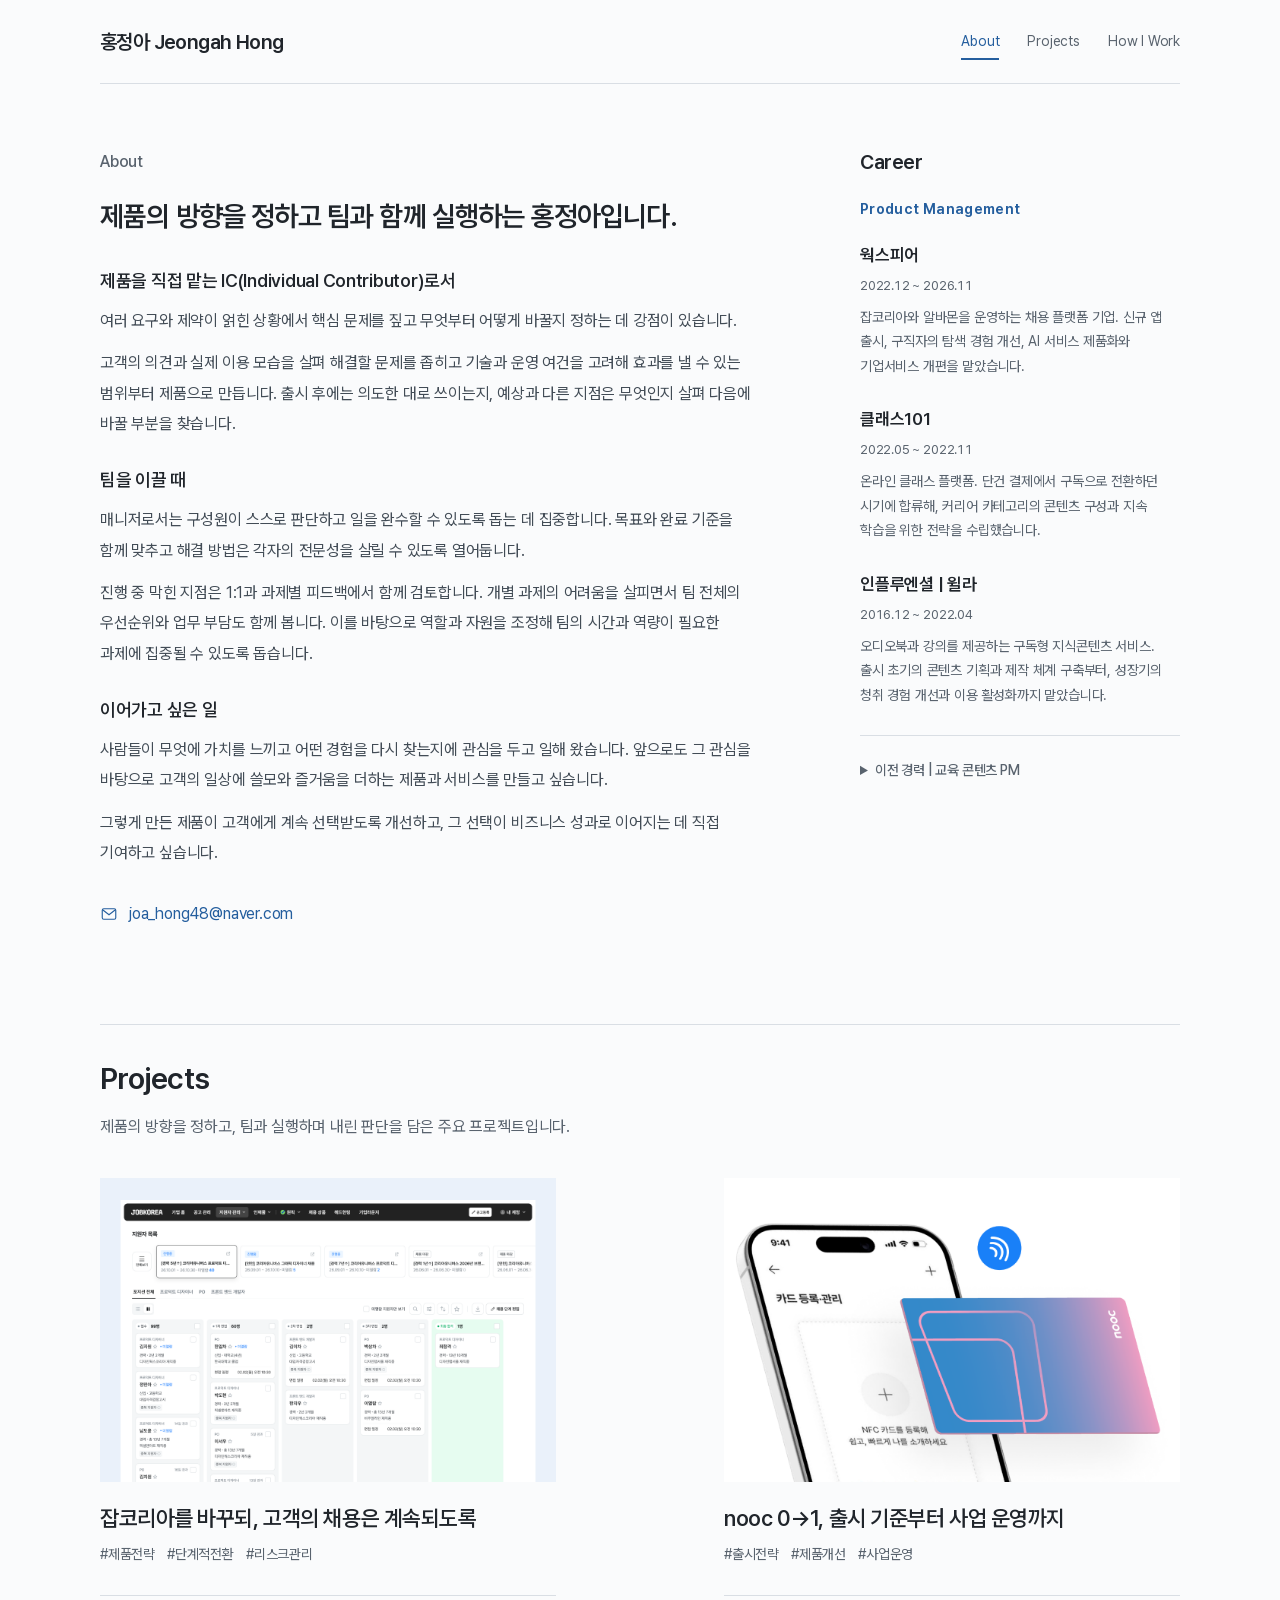
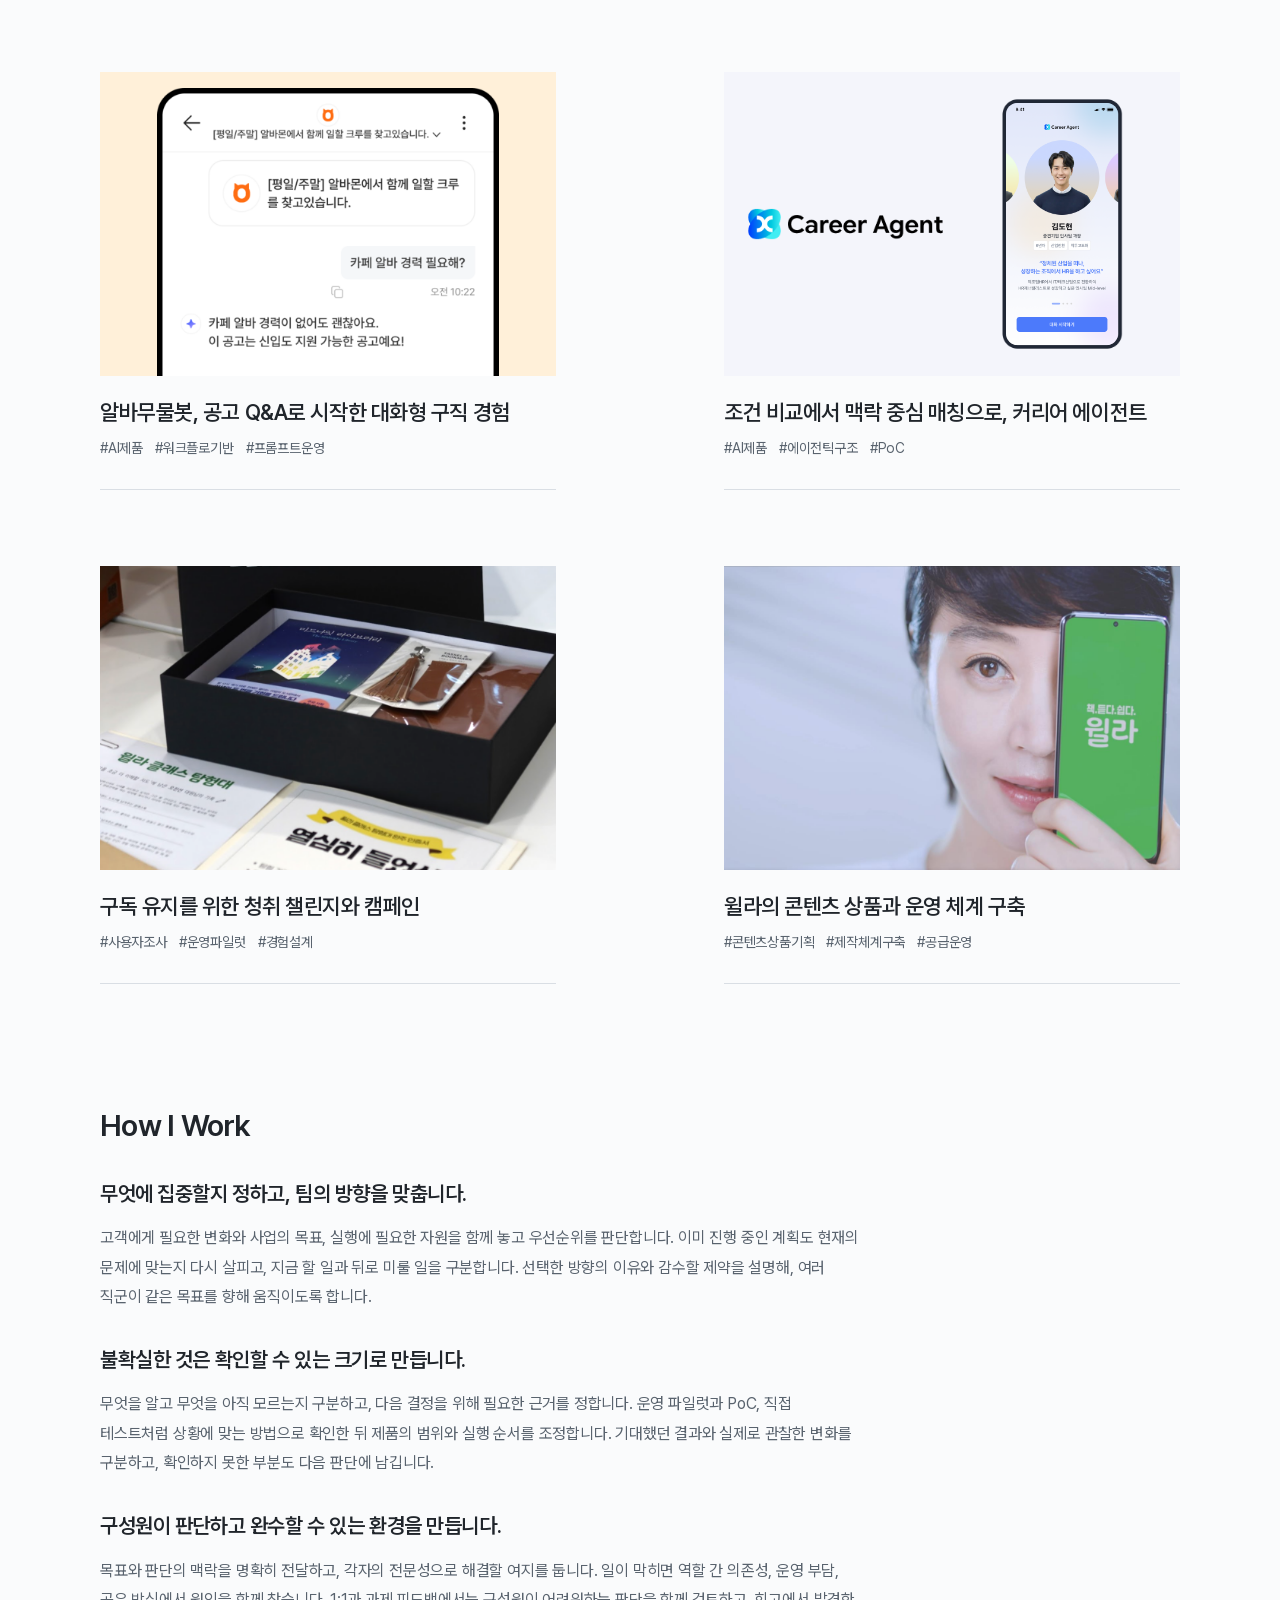
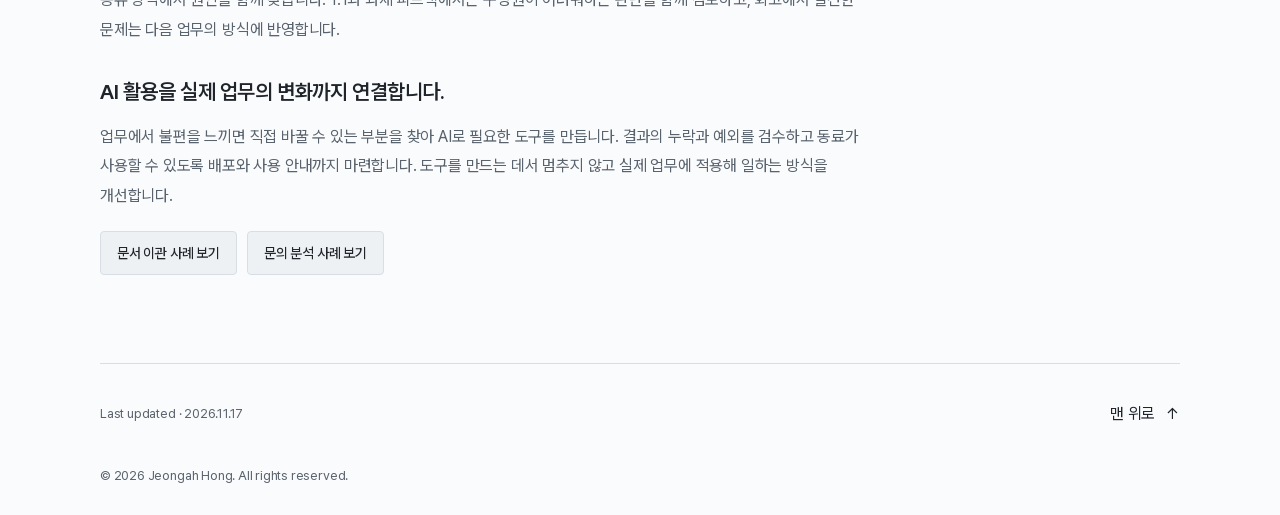
==== commit 48c536f0: "포트폴리오 문구 정정: 실험이 아닌 프로젝트의 표현과 한계·측정 범위 명시 - 윌라 청취 챌린지: '청취 실험' → '청취 챌린지', '운영 실험' → '운영 파일럿',   참여 " ====
--- a/portfolio.html
+++ b/portfolio.html
@@ -3,23 +3,12 @@
 <title>Portfolio - Jeongah Hong</title>
 <meta name="theme-color" content="#fafbfc"><meta property="og:type" content="website"><meta property="og:title" content="Product Management &amp; Project Leadership | 홍정아">
 <link rel="icon" href="assets/favicon.svg" type="image/svg+xml"><link rel="preload" href="assets/PretendardVariable.woff2" as="font" type="font/woff2" crossorigin>
-<link rel="stylesheet" href="assets/site.css?v=5038ac8d3e"><link rel="stylesheet" href="assets/home.css?v=88f10d8a53"><link rel="stylesheet" href="assets/tool-dialogs.css?v=997a9b7346"><link rel="stylesheet" href="assets/tool-figures.css?v=df568af5fd"><link rel="stylesheet" href="assets/portfolio-2026-11.css?v=1"><script src="assets/site.js?v=27dd18fce4" defer></script><script src="assets/thumbnail-interactions.js?v=0f85cde35d" defer></script><script src="assets/intro-reveal.js?v=9d253df925" defer></script><script src="assets/tool-dialogs.js?v=f38b1e9b86" defer></script></head>
+<link rel="stylesheet" href="assets/site.css?v=5038ac8d3e"><link rel="stylesheet" href="assets/home.css?v=88f10d8a53"><link rel="stylesheet" href="assets/tool-dialogs.css?v=997a9b7346"><link rel="stylesheet" href="assets/tool-figures.css?v=df568af5fd"><script src="assets/site.js?v=27dd18fce4" defer></script><script src="assets/thumbnail-interactions.js?v=0f85cde35d" defer></script><script src="assets/intro-reveal.js?v=9d253df925" defer></script><script src="assets/tool-dialogs.js?v=f38b1e9b86" defer></script></head>
 <body class="home-page"><a class="skip-link" href="#main">본문으로 바로가기</a>
 <header class="site-header"><div class="wrap nav"><a class="wordmark" href="index.html" aria-label="홍정아 포트폴리오 홈">홍정아 Jeongah Hong</a><nav class="nav-links" aria-label="포트폴리오 목차"><a href="#intro" data-section-link aria-current="location">About</a><a href="#work" data-section-link>Projects</a><a href="#approach" data-section-link>How I Work</a></nav></div></header><main id="main" tabindex="-1">
 <section class="home-section home-intro" id="intro" aria-labelledby="intro-heading"><div class="wrap intro-layout"><div class="intro-copy">
 <p class="intro-kicker">About</p>
 <h1 class="intro-identity" id="intro-heading">제품의 방향을 정하고 팀과 함께 실행하는 홍정아입니다.</h1>
-<p class="intro-role"><strong>찾는 역할</strong> AI 제품의 방향과 실행을 함께 맡는 시니어 PO</p>
-<section class="intro-metrics" aria-labelledby="intro-metrics-heading">
-<h2 class="intro-metrics-heading" id="intro-metrics-heading">대표 성과</h2>
-<ul class="metric-grid">
-<li class="metric"><span class="metric-value">2.8배 · 6배</span><span class="metric-label">4주 청취 챌린지 참여자의 일평균 앱 실행 수, 클래스 재생 시간</span><span class="metric-note">같은 기간 유사 행동 비참여군 대비 · 관찰</span></li>
-<li class="metric"><span class="metric-value">40%+</span><span class="metric-label">공고 Q&amp;A 봇 이용자의 당일 지원 전환율</span><span class="metric-note">동일 날짜·동일 공고 비교 조회군 대비 · 관찰</span></li>
-<li class="metric"><span class="metric-value">40 → 55%</span><span class="metric-label">가입 당일 첫 명함 생성 비율(nooc)</span><span class="metric-note">개선 전후 가입 코호트 비교 · 관찰</span></li>
-<li class="metric"><span class="metric-value">100%</span><span class="metric-label">기업서비스 지원자 관리 개편 전체 고객 적용</span><span class="metric-note">2026.04~08 · 배포 중단·롤백 0회 · 측정</span></li>
-</ul>
-<p class="metric-caption"><strong>이 수치들은 대부분 무작위 배정 실험이 아니라 비교군을 둔 관찰값입니다.</strong> 그래서 수치마다 비교 기준과 기간을 함께 적고, 원인 분리가 되지 않은 부분은 한계로 먼저 밝혔습니다. 제 강점은 실험을 돌린 횟수가 아니라, 실험을 돌릴 수 없는 상황에서 어떤 비교를 세우고 그 결과로 무엇을 결정했는지에 있습니다. 케이스마다 산식과 표본, 검증 방식과 한계를 함께 적었습니다.</p>
-</section>
 <div class="prose career-story intro-narrative"><section class="intro-narrative-section" aria-labelledby="intro-ic"><h2 class="intro-subheading" id="intro-ic">제품을 직접 맡는 IC(Individual Contributor)로서</h2><p>여러 요구와 제약이 얽힌 상황에서 핵심 문제를 짚고 무엇부터 어떻게 바꿀지 정하는 데 강점이 있습니다.</p><p>고객의 의견과 실제 이용 모습을 살펴 해결할 문제를 좁히고 기술과 운영 여건을 고려해 효과를 낼 수 있는 범위부터 제품으로 만듭니다. 출시 후에는 의도한 대로 쓰이는지, 예상과 다른 지점은 무엇인지 살펴 다음에 바꿀 부분을 찾습니다.</p></section><section class="intro-narrative-section" aria-labelledby="intro-manager"><h2 class="intro-subheading" id="intro-manager">팀을 이끌 때</h2><p>매니저로서는 구성원이 스스로 판단하고 일을 완수할 수 있도록 돕는 데 집중합니다. 목표와 완료 기준을 함께 맞추고 해결 방법은 각자의 전문성을 살릴 수 있도록 열어둡니다.</p><p>진행 중 막힌 지점은 1:1과 과제별 피드백에서 함께 검토합니다. 개별 과제의 어려움을 살피면서 팀 전체의 우선순위와 업무 부담도 함께 봅니다. 이를 바탕으로 역할과 자원을 조정해 팀의 시간과 역량이 필요한 과제에 집중될 수 있도록 돕습니다.</p></section><section class="intro-narrative-section" aria-labelledby="intro-future"><h2 class="intro-subheading" id="intro-future">이어가고 싶은 일</h2><p>사람들이 무엇에 가치를 느끼고 어떤 경험을 다시 찾는지에 관심을 두고 일해 왔습니다. 앞으로도 그 관심을 바탕으로 고객의 일상에 쓸모와 즐거움을 더하는 제품과 서비스를 만들고 싶습니다.</p><p>그렇게 만든 제품이 고객에게 계속 선택받도록 개선하고, 그 선택이 비즈니스 성과로 이어지는 데 직접 기여하고 싶습니다.</p></section></div>
 <a class="intro-mail" href="mailto:joa_hong48@naver.com" aria-label="이메일 보내기"><svg width="18" height="18" viewBox="0 0 24 24" fill="none" stroke="currentColor" stroke-width="1.5" aria-hidden="true"><rect x="3" y="5" width="18" height="14" rx="2"/><path d="m3 6 9 7 9-7"/></svg><span>joa_hong48@naver.com</span></a>
 </div>
@@ -28,39 +17,29 @@
 <details class="career-earlier"><summary>이전 경력 | 교육 콘텐츠 PM</summary><section class="career-era career-era-foundation" aria-labelledby="career-content"><header class="career-era-heading"><h3 id="career-content">HRD Solution PM &amp; Content Planner</h3><p>기업의 교육 목표를 프로그램과 콘텐츠로 구체화하고, 고객사와 제작 조직 사이에서 일정과 품질, 자원을 관리했습니다.</p></header><ol><li><strong>퍼브</strong><p class="career-date">2016.01 ~ 2016.12</p></li><li><strong>멀티캠퍼스</strong><p class="career-date">2012.03 ~ 2015.01</p></li><li><strong>사이버출판사</strong><p class="career-date">2010.10 ~ 2012.02</p></li><li><strong>큐브앤큐브</strong><p class="career-date">2009.05 ~ 2010.07</p></li></ol></section></details>
 </div></aside></div></section>
 <section class="home-section" id="work" aria-labelledby="work-heading"><div class="wrap section-stack"><div class="work-heading-row"><h2 class="section-title" id="work-heading">Projects</h2></div><p class="work-caption">제품의 방향을 정하고, 팀과 실행하며 내린 판단을 담은 주요 프로젝트입니다.</p><div class="project-gallery"><article class="project-card" id="project-b2b"><a class="project-card-link" href="cases/b2b.html" aria-labelledby="card-b2b-title" aria-describedby="card-b2b-summary">
-<figure class="project-cover"><div class="project-thumbnail cover-finished"><div class="cover-scene"><img src="assets/covers/b2b-product-cover.png" alt="잡코리아의 메뉴, 채용 공고와 지원자 관리 보드를 보여주는 실제 제품 화면" width="1200" height="800" loading="lazy" decoding="async"></div></div><p class="project-summary" aria-hidden="true">서비스 중단과 롤백 없이 지원자 관리 개편을 전체 고객에게 100% 적용했습니다. 단계적 전환 전략과 배포 중단·복구 원칙을 함께 설계했습니다.</p></figure>
+<figure class="project-cover"><div class="project-thumbnail cover-finished"><div class="cover-scene"><img src="assets/covers/b2b-product-cover.png" alt="잡코리아의 메뉴, 채용 공고와 지원자 관리 보드를 보여주는 실제 제품 화면" width="1200" height="800" loading="lazy" decoding="async"></div></div><p class="project-summary" aria-hidden="true">기존 고객이 서비스를 계속 이용할 수 있도록 레거시 시스템의 단계적 개편 전략을 정하고, 첫 과제인 지원자 관리 개편을 출시했습니다.</p></figure>
 <div class="project-card-body"><h3 id="card-b2b-title">잡코리아를 바꾸되, 고객의 채용은 계속되도록</h3>
-<p class="project-tags"><span>#제품전략</span> <span>#단계적전환</span> <span>#리스크관리</span></p><p class="project-summary-mobile" id="card-b2b-summary">서비스 중단과 롤백 없이 지원자 관리 개편을 전체 고객에게 100% 적용했습니다. 단계적 전환 전략과 배포 중단·복구 원칙을 함께 설계했습니다.</p></div></a></article><article class="project-card" id="project-nooc"><a class="project-card-link" href="cases/nooc.html" aria-labelledby="card-nooc-title" aria-describedby="card-nooc-summary">
-<figure class="project-cover"><div class="project-thumbnail cover-finished"><div class="cover-scene"><img src="assets/covers/nooc-a-landscape.png" alt="nooc 앱의 NFC 명함 등록 화면과 실물 NFC 명함을 함께 보여주는 서비스 소개 자료" width="1200" height="800" loading="lazy" decoding="async"></div></div><p class="project-summary" aria-hidden="true">4개월 내 iOS·Android 출시, 가입 당일 첫 명함 생성 40% → 55%. 신규 고객 접점은 확보했지만 4주차 재방문 5.9%를 근거로 추가 투자 중단을 함께 판단했습니다.</p></figure>
+<p class="project-tags"><span>#제품전략</span> <span>#단계적전환</span> <span>#리스크관리</span></p><p class="project-summary-mobile" id="card-b2b-summary">기존 고객이 서비스를 계속 이용할 수 있도록 레거시 시스템의 단계적 개편 전략을 정하고, 첫 과제인 지원자 관리 개편을 출시했습니다.</p></div></a></article><article class="project-card" id="project-nooc"><a class="project-card-link" href="cases/nooc.html" aria-labelledby="card-nooc-title" aria-describedby="card-nooc-summary">
+<figure class="project-cover"><div class="project-thumbnail cover-finished"><div class="cover-scene"><img src="assets/covers/nooc-a-landscape.png" alt="nooc 앱의 NFC 명함 등록 화면과 실물 NFC 명함을 함께 보여주는 서비스 소개 자료" width="1200" height="800" loading="lazy" decoding="async"></div></div><p class="project-summary" aria-hidden="true">출시 범위와 품질 기준을 정해 앱을 출시하고 제품 개선과 서비스 운영, 마케팅 예산과 사업 결산까지 맡았습니다.</p></figure>
 <div class="project-card-body"><h3 id="card-nooc-title">nooc 0→1, 출시 기준부터 사업 운영까지</h3>
-<p class="project-tags"><span>#출시전략</span> <span>#제품개선</span> <span>#사업운영</span></p><p class="project-summary-mobile" id="card-nooc-summary">4개월 내 iOS·Android 출시, 가입 당일 첫 명함 생성 40% → 55%. 신규 고객 접점은 확보했지만 4주차 재방문 5.9%를 근거로 추가 투자 중단을 함께 판단했습니다.</p></div></a></article><article class="project-card" id="project-alba-qna"><a class="project-card-link" href="cases/alba-qna.html" aria-labelledby="card-alba-qna-title" aria-describedby="card-alba-qna-summary">
-<figure class="project-cover"><div class="project-thumbnail cover-finished"><div class="cover-scene"><img src="assets/covers/alba-product-cover.png" alt="알바무물봇에서 카페 알바 경력이 필요한지 묻고 해당 공고의 지원 조건을 답하는 실제 대화" width="1200" height="800" loading="lazy" decoding="async"></div></div><p class="project-summary" aria-hidden="true">응답 정책과 평가 기준을 직접 설계해 5초 내 응답 98% 이상, 사람 검수 정확도 85% 이상을 확인했습니다. 봇 이용자의 당일 지원 전환율은 비교 조회군 대비 상대 40% 이상으로 관찰됐습니다.</p></figure>
+<p class="project-tags"><span>#출시전략</span> <span>#제품개선</span> <span>#사업운영</span></p><p class="project-summary-mobile" id="card-nooc-summary">출시 범위와 품질 기준을 정해 앱을 출시하고 제품 개선과 서비스 운영, 마케팅 예산과 사업 결산까지 맡았습니다.</p></div></a></article><article class="project-card" id="project-alba-qna"><a class="project-card-link" href="cases/alba-qna.html" aria-labelledby="card-alba-qna-title" aria-describedby="card-alba-qna-summary">
+<figure class="project-cover"><div class="project-thumbnail cover-finished"><div class="cover-scene"><img src="assets/covers/alba-product-cover.png" alt="알바무물봇에서 카페 알바 경력이 필요한지 묻고 해당 공고의 지원 조건을 답하는 실제 대화" width="1200" height="800" loading="lazy" decoding="async"></div></div><p class="project-summary" aria-hidden="true">응답 정책과 평가 기준을 직접 설계하고 개발팀의 코드 배포 없이 제품 담당자가 프롬프트를 수정하고 배포할 수 있는 체계를 마련했습니다.</p></figure>
 <div class="project-card-body"><h3 id="card-alba-qna-title">알바무물봇, 공고 Q&A로 시작한 대화형 구직 경험</h3>
-<p class="project-tags"><span>#AI제품</span> <span>#워크플로기반</span> <span>#프롬프트운영</span></p><p class="project-summary-mobile" id="card-alba-qna-summary">응답 정책과 평가 기준을 직접 설계해 5초 내 응답 98% 이상, 사람 검수 정확도 85% 이상을 확인했습니다. 봇 이용자의 당일 지원 전환율은 비교 조회군 대비 상대 40% 이상으로 관찰됐습니다.</p></div></a></article><article class="project-card" id="project-career-agent"><a class="project-card-link" href="cases/career-agent.html" aria-labelledby="card-career-agent-title" aria-describedby="card-career-agent-summary">
+<p class="project-tags"><span>#AI제품</span> <span>#워크플로기반</span> <span>#프롬프트운영</span></p><p class="project-summary-mobile" id="card-alba-qna-summary">응답 정책과 평가 기준을 직접 설계하고 개발팀의 코드 배포 없이 제품 담당자가 프롬프트를 수정하고 배포할 수 있는 체계를 마련했습니다.</p></div></a></article><article class="project-card" id="project-career-agent"><a class="project-card-link" href="cases/career-agent.html" aria-labelledby="card-career-agent-title" aria-describedby="card-career-agent-summary">
 <figure class="project-cover"><div class="project-thumbnail cover-agent"><div class="cover-scene"><img src="assets/covers/career-agent-centered.png" alt="커리어 에이전트의 실제 로고와 가상 페르소나를 선택하는 온보딩 화면" width="1200" height="800" loading="lazy" decoding="async"></div><div class="persona-window" aria-hidden="true"><div class="persona-strip"><img src="assets/covers/career-agent-persona-1.png" alt="" width="780" height="1688" loading="lazy" decoding="async"><img src="assets/covers/career-agent-persona-2.png" alt="" width="780" height="1688" loading="lazy" decoding="async"><img src="assets/covers/career-agent-persona-3.png" alt="" width="780" height="1688" loading="lazy" decoding="async"><img src="assets/covers/career-agent-persona-4.png" alt="" width="780" height="1688" loading="lazy" decoding="async"></div></div></div><p class="project-summary" aria-hidden="true">탐색 조건의 해석과 확인 기준을 정하고 PoC로 제품화에 필요한 선결 과제를 구체화했습니다.</p></figure>
 <div class="project-card-body"><h3 id="card-career-agent-title">조건 비교에서 맥락 중심 매칭으로, 커리어 에이전트</h3>
-<p class="project-tags"><span>#AI제품</span> <span>#에이전틱구조</span> <span>#PoC</span></p><p class="project-summary-mobile" id="card-career-agent-summary">탐색 조건의 해석과 확인 기준을 정하고 PoC로 제품화에 필요한 선결 과제를 구체화했습니다.</p></div></a></article><article class="project-card" id="project-career-check"><a class="project-card-link" href="cases/career-check.html" aria-labelledby="card-career-check-title" aria-describedby="card-career-check-summary">
-<figure class="project-cover"><div class="project-thumbnail cover-pending"><div class="cover-pending-inner"><span class="cover-pending-kicker">잡코리아(WORXPHERE)</span><span class="cover-pending-title">구직 여정에 맞춘 콘텐츠 재편과 커리어 진단</span></div></div><p class="project-summary" aria-hidden="true">구직 여정 기준으로 콘텐츠를 재편해 세션당 페이지 조회 3배(개편 전후 비교 · 관찰)를 확인했습니다. 커리어 진단 이후 이용자의 56%가 이력서 작성·공고 스크랩·지원으로 이어졌습니다.</p></figure>
-<div class="project-card-body"><h3 id="card-career-check-title">흩어진 콘텐츠를 구직 여정으로 묶고, 커리어 진단을 붙였습니다</h3>
-<p class="project-tags"><span>#콘텐츠구조개편</span> <span>#커리어진단</span> <span>#정보이용선택</span></p><p class="project-summary-mobile" id="card-career-check-summary">구직 여정 기준으로 콘텐츠를 재편해 세션당 페이지 조회 3배(개편 전후 비교 · 관찰)를 확인했습니다. 커리어 진단 이후 이용자의 56%가 이력서 작성·공고 스크랩·지원으로 이어졌습니다.</p></div></a></article><article class="project-card" id="project-willa"><a class="project-card-link" href="cases/welaaa.html" aria-labelledby="card-willa-title" aria-describedby="card-willa-summary">
-<figure class="project-cover"><div class="project-thumbnail cover-finished"><div class="cover-scene"><img src="assets/covers/willa-experience-cover.png" alt="윌라 클래스 탐험대의 도서와 책갈피, 완주 인증 운영물" width="1200" height="800" loading="lazy" decoding="async"></div></div><p class="project-summary" aria-hidden="true">기능 개발 없이 4주 챌린지를 운영해 참여자의 앱 실행 2.8배, 클래스 재생 시간 6배를 관찰했습니다. 이 방식을 CRM 캠페인으로 옮겨 운영했습니다.</p></figure>
-<div class="project-card-body"><h3 id="card-willa-title">구독 유지를 위한 청취 실험과 캠페인</h3>
-<p class="project-tags"><span>#사용자조사</span> <span>#운영실험</span> <span>#경험설계</span></p><p class="project-summary-mobile" id="card-willa-summary">기능 개발 없이 4주 챌린지를 운영해 참여자의 앱 실행 2.8배, 클래스 재생 시간 6배를 관찰했습니다. 이 방식을 CRM 캠페인으로 옮겨 운영했습니다.</p></div></a></article><article class="project-card" id="project-content-system"><a class="project-card-link" href="cases/content-system.html" aria-labelledby="card-content-system-title" aria-describedby="card-content-system-summary">
-<figure class="project-cover"><div class="project-thumbnail cover-finished"><div class="cover-scene"><img src="assets/covers/willa-production-landscape.png" alt="윌라 IR 자료의 브랜드 이미지, 김혜수와 윌라 로고가 표시된 휴대폰" width="1200" height="800" loading="lazy" decoding="async"></div></div><p class="project-summary" aria-hidden="true">오디오 특강 평균 완청률 70%, 제작 리드타임 30% 단축, 동일 자원으로 연간 자체 제작량 약 3배. 고효율 콘텐츠 유형의 제작 비중을 높이는 편성으로 연결했습니다.</p></figure>
+<p class="project-tags"><span>#AI제품</span> <span>#에이전틱구조</span> <span>#PoC</span></p><p class="project-summary-mobile" id="card-career-agent-summary">탐색 조건의 해석과 확인 기준을 정하고 PoC로 제품화에 필요한 선결 과제를 구체화했습니다.</p></div></a></article><article class="project-card" id="project-willa"><a class="project-card-link" href="cases/welaaa.html" aria-labelledby="card-willa-title" aria-describedby="card-willa-summary">
+<figure class="project-cover"><div class="project-thumbnail cover-finished"><div class="cover-scene"><img src="assets/covers/willa-experience-cover.png" alt="윌라 클래스 탐험대의 도서와 책갈피, 완주 인증 운영물" width="1200" height="800" loading="lazy" decoding="async"></div></div><p class="project-summary" aria-hidden="true">기능 개발 없이 4주 청취 챌린지를 운영했습니다. 참여자가 앱을 더 자주 열고 다양한 콘텐츠를 듣는 행동을 확인했습니다.</p></figure>
+<div class="project-card-body"><h3 id="card-willa-title">구독 유지를 위한 청취 챌린지와 캠페인</h3>
+<p class="project-tags"><span>#사용자조사</span> <span>#운영파일럿</span> <span>#경험설계</span></p><p class="project-summary-mobile" id="card-willa-summary">기능 개발 없이 4주 청취 챌린지를 운영했습니다. 참여자가 앱을 더 자주 열고 다양한 콘텐츠를 듣는 행동을 확인했습니다.</p></div></a></article><article class="project-card" id="project-content-system"><a class="project-card-link" href="cases/content-system.html" aria-labelledby="card-content-system-title" aria-describedby="card-content-system-summary">
+<figure class="project-cover"><div class="project-thumbnail cover-finished"><div class="cover-scene"><img src="assets/covers/willa-production-landscape.png" alt="윌라 IR 자료의 브랜드 이미지, 김혜수와 윌라 로고가 표시된 휴대폰" width="1200" height="800" loading="lazy" decoding="async"></div></div><p class="project-summary" aria-hidden="true">청취 경험에 맞는 콘텐츠 상품을 기획하고 제작 포맷과 공급 및 운영 체계를 정비했습니다.</p></figure>
 <div class="project-card-body"><h3 id="card-content-system-title">윌라의 콘텐츠 상품과 운영 체계 구축</h3>
-<p class="project-tags"><span>#콘텐츠상품기획</span> <span>#제작체계구축</span> <span>#공급운영</span></p><p class="project-summary-mobile" id="card-content-system-summary">오디오 특강 평균 완청률 70%, 제작 리드타임 30% 단축, 동일 자원으로 연간 자체 제작량 약 3배. 고효율 콘텐츠 유형의 제작 비중을 높이는 편성으로 연결했습니다.</p></div></a></article></div></div></section>
+<p class="project-tags"><span>#콘텐츠상품기획</span> <span>#제작체계구축</span> <span>#공급운영</span></p><p class="project-summary-mobile" id="card-content-system-summary">청취 경험에 맞는 콘텐츠 상품을 기획하고 제작 포맷과 공급 및 운영 체계를 정비했습니다.</p></div></a></article></div></div></section>
 <section class="home-section" id="approach" aria-labelledby="approach-heading"><div class="wrap section-stack"><h2 class="section-title" id="approach-heading">How I Work</h2>
 <div class="practice-list">
-<article class="practice-item"><h3>무엇에 집중할지 정하고, 팀의 방향을 맞춥니다.</h3><p>고객에게 필요한 변화와 사업의 목표, 실행에 필요한 자원을 함께 놓고 우선순위를 판단합니다. 이미 진행 중인 계획도 현재의 문제에 맞는지 다시 살피고, 지금 할 일과 뒤로 미룰 일을 구분합니다. 선택한 방향의 이유와 감수할 제약을 설명해, 여러 직군이 같은 목표를 향해 움직이도록 합니다.</p>
-<div class="practice-evidence"><a class="practice-example" href="cases/b2b.html#first-step">전환 순서를 정한 사례 보기</a></div></article>
-<article class="practice-item"><h3>불확실한 것은 확인할 수 있는 크기로 만듭니다.</h3><p>무엇을 알고 무엇을 아직 모르는지 구분하고, 다음 결정을 위해 필요한 근거를 정합니다. 운영 실험과 PoC, 직접 테스트처럼 상황에 맞는 방법으로 확인한 뒤 제품의 범위와 실행 순서를 조정합니다. 무작위 배정 실험을 할 수 없는 과제에서는 비교군과 기간을 먼저 정하고, 기대했던 결과와 실제로 관찰한 변화를 구분해 남깁니다.</p>
-<div class="practice-evidence"><a class="practice-example" href="cases/welaaa.html#experiment">청취 챌린지 사례 보기</a><a class="practice-example" href="cases/career-agent.html#scope">대화형 탐색 PoC 사례 보기</a></div></article>
-<article class="practice-item"><h3>구성원이 판단하고 완수할 수 있는 환경을 만듭니다.</h3><p>목표와 판단의 맥락을 명확히 전달하고, 각자의 전문성으로 해결할 여지를 둡니다. 일이 막히면 역할 간 의존성, 운영 부담, 공유 방식에서 원인을 함께 찾습니다. 1:1과 과제 피드백에서는 구성원이 어려워하는 판단을 함께 검토하고, 회고에서 발견한 문제는 다음 업무의 방식에 반영합니다.</p>
-<div class="practice-evidence"><a class="practice-example" href="cases/b2b.html#rollout">배포 정책으로 기준을 공유한 사례 보기</a></div></article>
-<article class="practice-item"><h3>연동과 배포는 실패를 전제로 설계합니다.</h3><p>외부 시스템과 연결된 작업에서는 어느 지점에서 멈췄는지 남기고, 확대와 중단 조건을 먼저 정해 둡니다. 같은 결함도 데이터 규모와 업무 방식에 따라 영향이 달라지므로, 적용 대상과 예외를 나눠 실제 사용을 보며 다음 단계로 넘어갑니다.</p>
-<div class="practice-evidence"><a class="practice-example" href="#tool-dialog-migration" data-tool-dialog="tool-dialog-migration" aria-haspopup="dialog" aria-controls="tool-dialog-migration">이관 도구의 실패 리포트 사례 보기</a><a class="practice-example" href="cases/b2b.html#rollout">기업서비스 배포 정책 사례 보기</a></div></article>
-<article class="practice-item"><h3>무엇을 다뤄도 되는지 먼저 정합니다.</h3><p>개인정보 요구를 걸러내는 기준, 입력한 정보를 어디까지 쓰는지에 대한 이용자 선택, 파트너와의 역할 분담과 검수 기준을 문서로 남깁니다. 규제가 있는 영역에서는 이 기준을 전문가 검토와 함께 맞춰야 한다고 봅니다. 경계를 정해 두고 그 안에서 다시 확인하는 방식으로 일합니다.</p>
-<div class="practice-evidence"><a class="practice-example" href="cases/alba-qna.html#boundaries">AI 응답의 정보 경계 사례 보기</a><a class="practice-example" href="cases/career-check.html#consent">이용자 선택에 따른 정보 이용 사례 보기</a><a class="practice-example" href="cases/content-system.html#standard">파트너 역할과 검수 기준 사례 보기</a></div></article>
+<article class="practice-item"><h3>무엇에 집중할지 정하고, 팀의 방향을 맞춥니다.</h3><p>고객에게 필요한 변화와 사업의 목표, 실행에 필요한 자원을 함께 놓고 우선순위를 판단합니다. 이미 진행 중인 계획도 현재의 문제에 맞는지 다시 살피고, 지금 할 일과 뒤로 미룰 일을 구분합니다. 선택한 방향의 이유와 감수할 제약을 설명해, 여러 직군이 같은 목표를 향해 움직이도록 합니다.</p></article>
+<article class="practice-item"><h3>불확실한 것은 확인할 수 있는 크기로 만듭니다.</h3><p>무엇을 알고 무엇을 아직 모르는지 구분하고, 다음 결정을 위해 필요한 근거를 정합니다. 운영 파일럿과 PoC, 직접 테스트처럼 상황에 맞는 방법으로 확인한 뒤 제품의 범위와 실행 순서를 조정합니다. 기대했던 결과와 실제로 관찰한 변화를 구분하고, 확인하지 못한 부분도 다음 판단에 남깁니다.</p></article>
+<article class="practice-item"><h3>구성원이 판단하고 완수할 수 있는 환경을 만듭니다.</h3><p>목표와 판단의 맥락을 명확히 전달하고, 각자의 전문성으로 해결할 여지를 둡니다. 일이 막히면 역할 간 의존성, 운영 부담, 공유 방식에서 원인을 함께 찾습니다. 1:1과 과제 피드백에서는 구성원이 어려워하는 판단을 함께 검토하고, 회고에서 발견한 문제는 다음 업무의 방식에 반영합니다.</p></article>
 <article class="practice-item"><h3>AI 활용을 실제 업무의 변화까지 연결합니다.</h3><p>업무에서 불편을 느끼면 직접 바꿀 수 있는 부분을 찾아 AI로 필요한 도구를 만듭니다. 결과의 누락과 예외를 검수하고 동료가 사용할 수 있도록 배포와 사용 안내까지 마련합니다. 도구를 만드는 데서 멈추지 않고 실제 업무에 적용해 일하는 방식을 개선합니다.</p>
 <div class="practice-evidence">
 <a class="practice-example" href="#tool-dialog-migration" data-tool-dialog="tool-dialog-migration" aria-haspopup="dialog" aria-controls="tool-dialog-migration">문서 이관 사례 보기</a>
@@ -74,4 +53,4 @@
 <div class="tool-dialog-content"><dl class="tool-overview" aria-label="도구 개요"><div><dt>초기 구현</dt><dd>1일</dd></div><div><dt>업무 적용 후 개선</dt><dd>3주</dd></div><div><dt>개발 도구</dt><dd>Claude Code</dd></div><div><dt>기술 스택</dt><dd>Python, PostgreSQL, Next.js, Recharts</dd></div></dl><section class="tool-dialog-section"><h3>배경과 필요성</h3><p>잡코리아와 알바몬의 구인자 서비스를 담당하는 팀을 맡게 되면서, 가장 먼저 발견한 문제는 <strong>팀이 고객 문의와 내부 요청에 많은 시간을 쓰고 있지만 어떤 업무가 누구에게 얼마나 쌓이는지 파악하기 어렵다는 것</strong>이었습니다. 문의는 Slack과 사내 포털, 개인 DM으로 흩어져 있었습니다.</p><p>먼저 문의 접수와 처리 현황을 확인할 공통 기준인 SSOT(Single Source of Truth)를 마련했습니다. 문의 접수는 Slack으로 모으고 내부 요청과 고객 문의를 채널로 구분했습니다. 답변으로 끝나는 일은 채널에서 처리하고, 원인 조사나 개발이 필요한 일은 Notion 인박스에 남겨 진행을 추적했습니다.</p><p>이렇게 접수와 처리 과정을 추적할 수 있게 됐지만, 기록이 쌓이는 것만으로는 업무 유형과 담당자별 부담을 파악하기 어려웠습니다. <strong>팀이 바쁜 원인을 확인하려면 문의 내용과 처리 주체를 함께 분석</strong>해야 했습니다. <strong>업무 배분을 판단할 수 있도록 SSOT의 기록을 분석하는 대시보드</strong>가 필요했습니다.</p></section><section class="tool-dialog-section"><h3>해결하려던 문제와 목표</h3><p><strong>제품 담당자가 판단하고 실행해야 하는 일과 그렇지 않은 일을 구분해, 제품 조직의 리소스가 필요한 곳에 쓰이도록</strong> 하는 것이 목표였습니다. 업무가 몰리는 원인과 반복되는 비효율을 확인하고 누가 어떤 일을 맡아야 하는지 판단하려 했습니다.</p></section><section class="tool-dialog-section"><h3>구현 방식</h3><p>Slack에 접수된 문의와 스레드의 처리 기록을 자동으로 모아 대시보드에서 확인하도록 만들었습니다. 기간과 서비스를 선택하면 문의 접수 추이와 처리 상태, 팀과 담당자별 분포를 볼 수 있습니다.</p><p>실제 업무 사례를 구체적으로 전달하며 제품 담당자의 판단과 실행이 필요한 문의인지 구분할 기준을 정리하고, 이를 LLM의 분류 지침으로 제공했습니다. LLM이 이 지침에 따라 문의 내용과 스레드의 대화, 처리 결과를 읽고 분류하도록 했습니다. 접수 때 지정된 팀과 실제 처리한 팀은 따로 기록해 어떤 문의가 어느 팀의 업무로 이어지는지 볼 수 있게 했습니다.</p><p>필요한 기능과 분석 기준을 정의하고 Claude Code에 구현을 요청했습니다. 코드 작성은 Claude Code가 수행했고, 저는 실제 업무에 맞게 기능과 결과를 검증했습니다.</p><div class="tool-dialog-screen-pair">
 <figure class="tool-dialog-screen tool-dialog-screen-top"><img src="cases/assets/ai/sustain-01.png" alt="Sustain 대시보드 상단: 문의 접수와 처리 현황, 일별 추이, 채널별 및 처리팀별 분포" width="2880" height="4498" loading="lazy" decoding="async"></figure>
 <figure class="tool-dialog-screen tool-dialog-screen-bottom"><img src="cases/assets/ai/sustain-01.png" alt="Sustain 대시보드 하단: 담당자별 처리 현황, 문의 유형과 접수 내역, 주의가 필요한 문의" width="2880" height="4498" loading="lazy" decoding="async"></figure>
-</div><p class="tool-image-caption">문의 분포와 처리 현황을 확인하는 대시보드입니다. 예시 데이터로 재현했습니다.</p></section><section class="tool-dialog-section"><h3>개발 과정</h3><p><strong>Claude Code로 초기 대시보드를 1일 만에 구현</strong>하고, <strong>업무에 적용한 뒤 3주간 집계와 분류를 개선</strong>했습니다.</p><p>집계 결과에 누락과 오류가 반복돼 실제 기록을 하나씩 확인하며 원인을 찾아야 했습니다. 정확하게 대조하기 위해 문의 기록을 일자별로 나누고, 대시보드를 구성하는 단계별 데이터를 놓고 Claude와 오류가 발생한 지점을 역추적했습니다. 그 과정에서 개인과 그룹 멘션의 식별값, 완료 이모지와 이에 반응한 사용자 정보를 기준으로 처리 상태와 담당자를 구분하는 규칙을 찾았습니다. 이를 Slack 채널의 관리 규칙으로 정리해 구성원들에게 전파하고, 규칙이 반영된 기록을 다시 분석했습니다. <strong>규칙을 찾고 실제 운영에 적용한 뒤 결과를 검증하는 과정을 반복</strong>하면서 집계와 분류를 개선하는 데 많은 시간이 들었습니다.</p></section><section class="tool-dialog-section"><h3>결과</h3><p>분석 대상인 구인자 서비스 문의 중 약 37%는 이미 정해진 정책을 안내하는 일이었습니다. 지원 조직이 답변할 수 있는 문의도 제품 담당자에게 들어오면서, 정책 안내와 제품의 판단 및 실행이 필요한 업무가 같은 담당자에게 쌓이고 있었습니다. 이 부담을 줄이려면 각 팀이 맡을 역할을 명확히 하고, 지원 조직이 직접 답변할 수 있는 조건도 갖춰야 했습니다.</p><p>그래서 <strong>정해진 정책의 안내는 지원 조직이 맡고, 제품 조직은 정책과 기능에 대한 판단과 실행에 집중하도록 부서 간 책임을 정리했습니다.</strong> 지원 조직이 직접 답변하는 데 필요한 내용을 함께 확인하면서, 현행화가 필요한 정책서를 정비하는 일을 제품 조직의 지원 과제로 도출했습니다. 반복되는 안내를 줄일 수 있도록 정책서 기반 자동 답변 에이전트도 후속 과제로 구체화했습니다.</p><p>담당자별 업무량도 확인할 수 있게 되면서 팀 안에서는 <strong>실제 운영 업무량을 근거로 담당 범위를 재조정했습니다.</strong> 이후에도 특정 팀원에게 일이 몰리는지 대시보드로 살펴보며, 문제가 커지기 전에 업무 배분과 지원 방안을 논의할 수 있게 됐습니다.</p><p>이처럼 <strong>업무를 조정하는 데 필요한 근거를 AI로 직접 만든 도구에서 얻을 수 있었습니다.</strong> 데이터팀이나 엔지니어에게 별도로 구현을 요청하지 않고도, 오랫동안 막연하게 느끼던 업무 부담을 분석하고 그 결과를 일하는 방식의 변화로 이어갈 수 있었다는 점이 가장 큰 성과였습니다.</p></section></div></dialog></main><nav class="reading-actions wrap" aria-label="페이지 이동"><p class="last-updated">Last updated · <time datetime="2026-11-16">2026.11.16</time></p><a href="#top">맨 위로 <span aria-hidden="true">↑</span></a></nav><footer class="site-footer"><div class="wrap"><p>© 2026 Jeongah Hong. All rights reserved.</p></div></footer></body></html>+</div><p class="tool-image-caption">문의 분포와 처리 현황을 확인하는 대시보드입니다. 예시 데이터로 재현했습니다.</p></section><section class="tool-dialog-section"><h3>개발 과정</h3><p><strong>Claude Code로 초기 대시보드를 1일 만에 구현</strong>하고, <strong>업무에 적용한 뒤 3주간 집계와 분류를 개선</strong>했습니다.</p><p>집계 결과에 누락과 오류가 반복돼 실제 기록을 하나씩 확인하며 원인을 찾아야 했습니다. 정확하게 대조하기 위해 문의 기록을 일자별로 나누고, 대시보드를 구성하는 단계별 데이터를 놓고 Claude와 오류가 발생한 지점을 역추적했습니다. 그 과정에서 개인과 그룹 멘션의 식별값, 완료 이모지와 이에 반응한 사용자 정보를 기준으로 처리 상태와 담당자를 구분하는 규칙을 찾았습니다. 이를 Slack 채널의 관리 규칙으로 정리해 구성원들에게 전파하고, 규칙이 반영된 기록을 다시 분석했습니다. <strong>규칙을 찾고 실제 운영에 적용한 뒤 결과를 검증하는 과정을 반복</strong>하면서 집계와 분류를 개선하는 데 많은 시간이 들었습니다.</p></section><section class="tool-dialog-section"><h3>결과</h3><p>분석 대상인 구인자 서비스 문의 중 약 37%는 이미 정해진 정책을 안내하는 일이었습니다. 지원 조직이 답변할 수 있는 문의도 제품 담당자에게 들어오면서, 정책 안내와 제품의 판단 및 실행이 필요한 업무가 같은 담당자에게 쌓이고 있었습니다. 이 부담을 줄이려면 각 팀이 맡을 역할을 명확히 하고, 지원 조직이 직접 답변할 수 있는 조건도 갖춰야 했습니다.</p><p>그래서 <strong>정해진 정책의 안내는 지원 조직이 맡고, 제품 조직은 정책과 기능에 대한 판단과 실행에 집중하도록 부서 간 책임을 정리했습니다.</strong> 지원 조직이 직접 답변하는 데 필요한 내용을 함께 확인하면서, 현행화가 필요한 정책서를 정비하는 일을 제품 조직의 지원 과제로 도출했습니다. 반복되는 안내를 줄일 수 있도록 정책서 기반 자동 답변 에이전트도 후속 과제로 구체화했습니다.</p><p>담당자별 업무량도 확인할 수 있게 되면서 팀 안에서는 <strong>실제 운영 업무량을 근거로 담당 범위를 재조정했습니다.</strong> 이후에도 특정 팀원에게 일이 몰리는지 대시보드로 살펴보며, 문제가 커지기 전에 업무 배분과 지원 방안을 논의할 수 있게 됐습니다.</p><p>이처럼 <strong>업무를 조정하는 데 필요한 근거를 AI로 직접 만든 도구에서 얻을 수 있었습니다.</strong> 데이터팀이나 엔지니어에게 별도로 구현을 요청하지 않고도, 오랫동안 막연하게 느끼던 업무 부담을 분석하고 그 결과를 일하는 방식의 변화로 이어갈 수 있었다는 점이 가장 큰 성과였습니다.</p></section></div></dialog></main><nav class="reading-actions wrap" aria-label="페이지 이동"><p class="last-updated">Last updated · <time datetime="2026-11-17">2026.11.17</time></p><a href="#top">맨 위로 <span aria-hidden="true">↑</span></a></nav><footer class="site-footer"><div class="wrap"><p>© 2026 Jeongah Hong. All rights reserved.</p></div></footer></body></html>
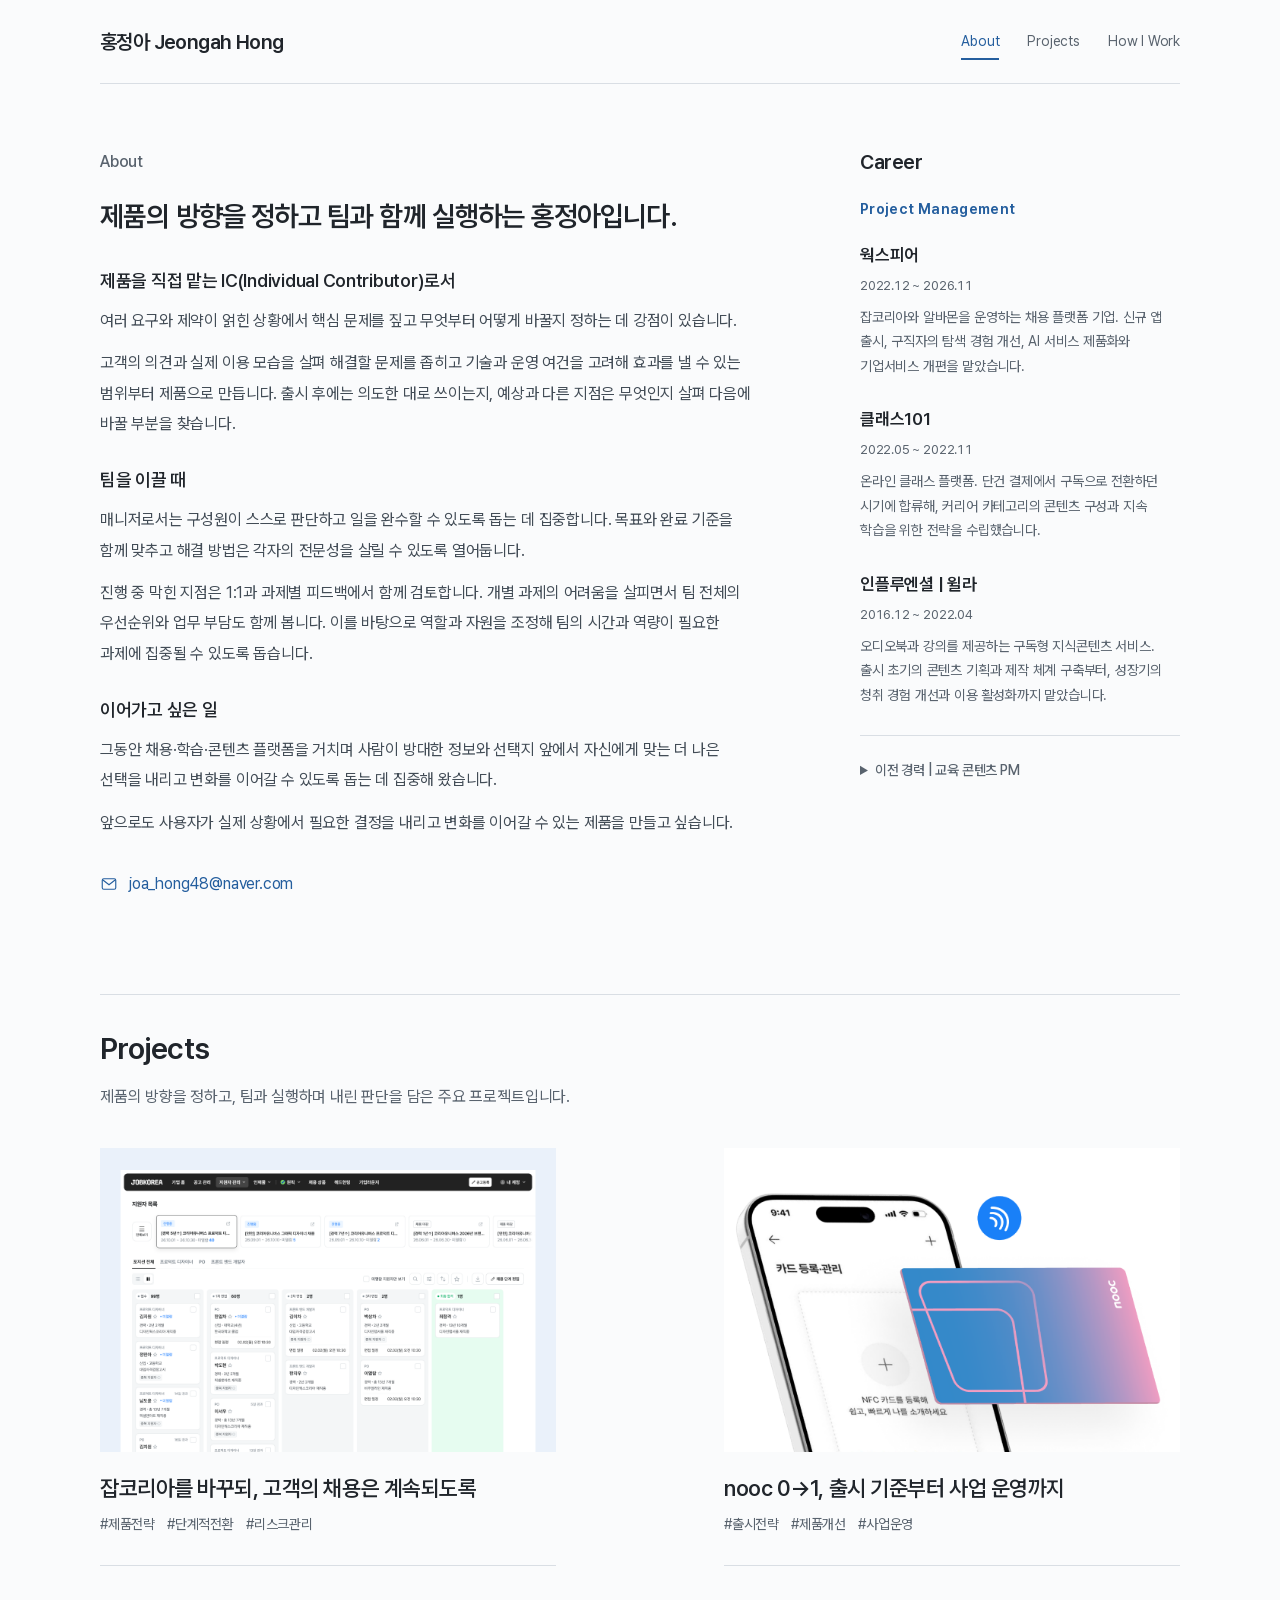
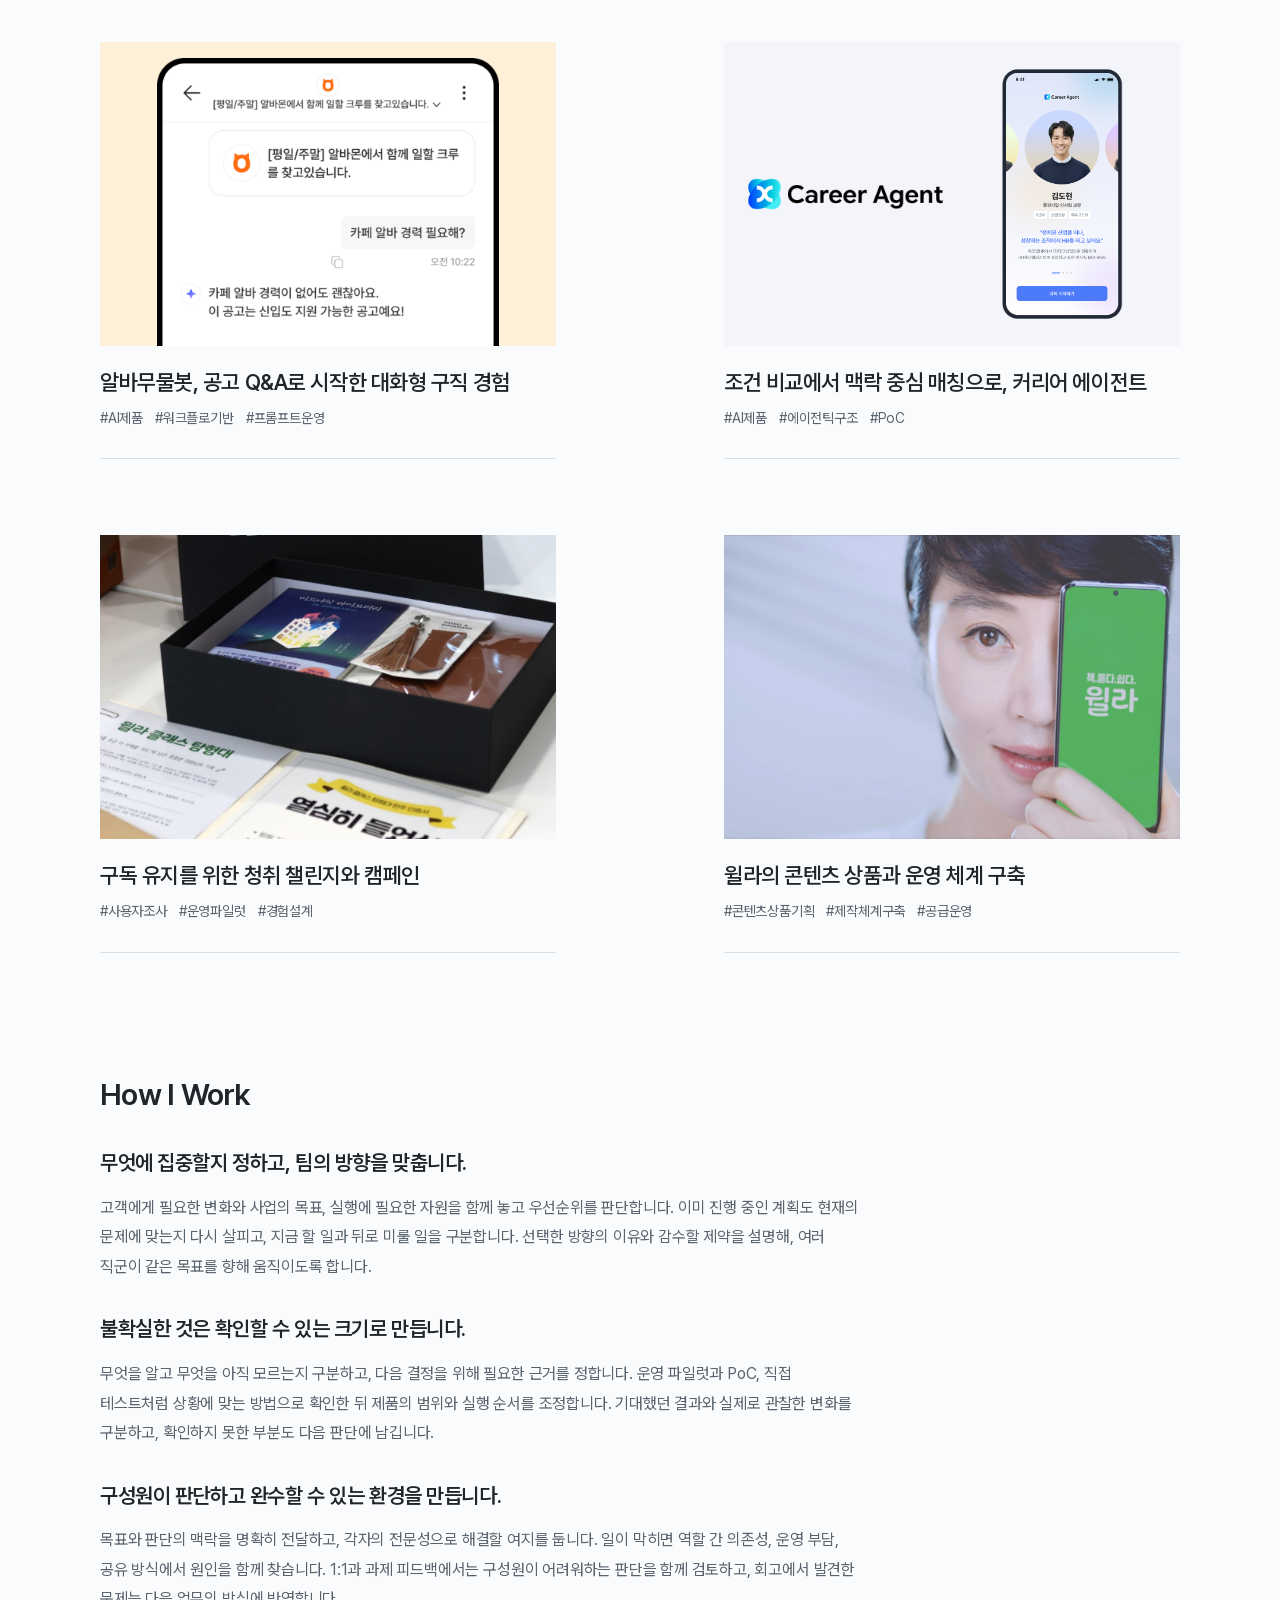
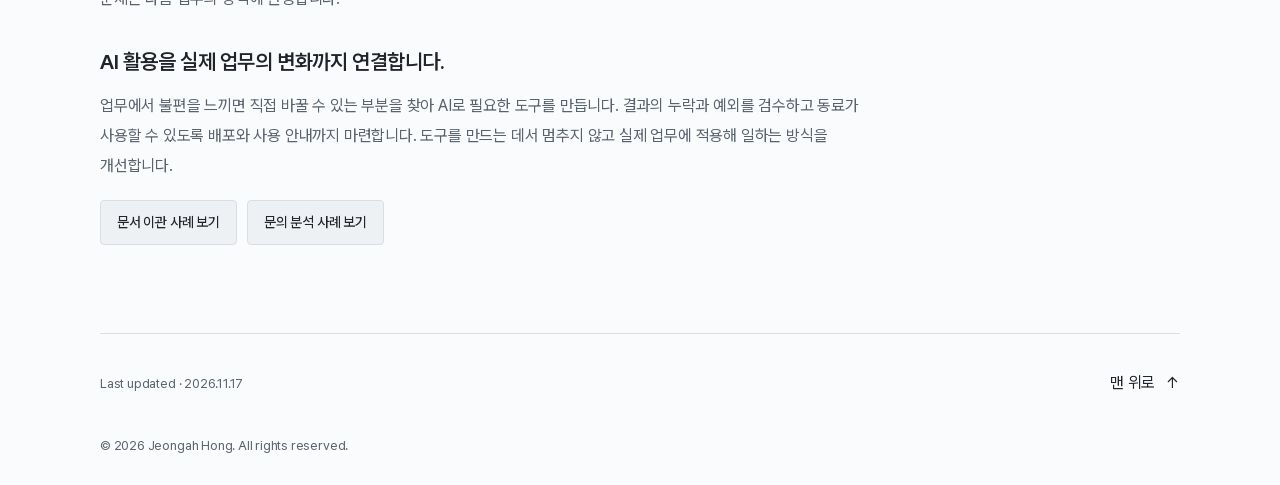
==== commit f41dcee3: "포트폴리오 문구 보완: 직무 표기, 지원 동기, 윌라 판단 근거, nooc 결과와 명칭 정리 - portfolio: Career 직무 표기를 Project Management로 수" ====
--- a/portfolio.html
+++ b/portfolio.html
@@ -9,11 +9,11 @@
 <section class="home-section home-intro" id="intro" aria-labelledby="intro-heading"><div class="wrap intro-layout"><div class="intro-copy">
 <p class="intro-kicker">About</p>
 <h1 class="intro-identity" id="intro-heading">제품의 방향을 정하고 팀과 함께 실행하는 홍정아입니다.</h1>
-<div class="prose career-story intro-narrative"><section class="intro-narrative-section" aria-labelledby="intro-ic"><h2 class="intro-subheading" id="intro-ic">제품을 직접 맡는 IC(Individual Contributor)로서</h2><p>여러 요구와 제약이 얽힌 상황에서 핵심 문제를 짚고 무엇부터 어떻게 바꿀지 정하는 데 강점이 있습니다.</p><p>고객의 의견과 실제 이용 모습을 살펴 해결할 문제를 좁히고 기술과 운영 여건을 고려해 효과를 낼 수 있는 범위부터 제품으로 만듭니다. 출시 후에는 의도한 대로 쓰이는지, 예상과 다른 지점은 무엇인지 살펴 다음에 바꿀 부분을 찾습니다.</p></section><section class="intro-narrative-section" aria-labelledby="intro-manager"><h2 class="intro-subheading" id="intro-manager">팀을 이끌 때</h2><p>매니저로서는 구성원이 스스로 판단하고 일을 완수할 수 있도록 돕는 데 집중합니다. 목표와 완료 기준을 함께 맞추고 해결 방법은 각자의 전문성을 살릴 수 있도록 열어둡니다.</p><p>진행 중 막힌 지점은 1:1과 과제별 피드백에서 함께 검토합니다. 개별 과제의 어려움을 살피면서 팀 전체의 우선순위와 업무 부담도 함께 봅니다. 이를 바탕으로 역할과 자원을 조정해 팀의 시간과 역량이 필요한 과제에 집중될 수 있도록 돕습니다.</p></section><section class="intro-narrative-section" aria-labelledby="intro-future"><h2 class="intro-subheading" id="intro-future">이어가고 싶은 일</h2><p>사람들이 무엇에 가치를 느끼고 어떤 경험을 다시 찾는지에 관심을 두고 일해 왔습니다. 앞으로도 그 관심을 바탕으로 고객의 일상에 쓸모와 즐거움을 더하는 제품과 서비스를 만들고 싶습니다.</p><p>그렇게 만든 제품이 고객에게 계속 선택받도록 개선하고, 그 선택이 비즈니스 성과로 이어지는 데 직접 기여하고 싶습니다.</p></section></div>
+<div class="prose career-story intro-narrative"><section class="intro-narrative-section" aria-labelledby="intro-ic"><h2 class="intro-subheading" id="intro-ic">제품을 직접 맡는 IC(Individual Contributor)로서</h2><p>여러 요구와 제약이 얽힌 상황에서 핵심 문제를 짚고 무엇부터 어떻게 바꿀지 정하는 데 강점이 있습니다.</p><p>고객의 의견과 실제 이용 모습을 살펴 해결할 문제를 좁히고 기술과 운영 여건을 고려해 효과를 낼 수 있는 범위부터 제품으로 만듭니다. 출시 후에는 의도한 대로 쓰이는지, 예상과 다른 지점은 무엇인지 살펴 다음에 바꿀 부분을 찾습니다.</p></section><section class="intro-narrative-section" aria-labelledby="intro-manager"><h2 class="intro-subheading" id="intro-manager">팀을 이끌 때</h2><p>매니저로서는 구성원이 스스로 판단하고 일을 완수할 수 있도록 돕는 데 집중합니다. 목표와 완료 기준을 함께 맞추고 해결 방법은 각자의 전문성을 살릴 수 있도록 열어둡니다.</p><p>진행 중 막힌 지점은 1:1과 과제별 피드백에서 함께 검토합니다. 개별 과제의 어려움을 살피면서 팀 전체의 우선순위와 업무 부담도 함께 봅니다. 이를 바탕으로 역할과 자원을 조정해 팀의 시간과 역량이 필요한 과제에 집중될 수 있도록 돕습니다.</p></section><section class="intro-narrative-section" aria-labelledby="intro-future"><h2 class="intro-subheading" id="intro-future">이어가고 싶은 일</h2><p>그동안 채용·학습·콘텐츠 플랫폼을 거치며 사람이 방대한 정보와 선택지 앞에서 자신에게 맞는 더 나은 선택을 내리고 변화를 이어갈 수 있도록 돕는 데 집중해 왔습니다.</p><p>앞으로도 사용자가 실제 상황에서 필요한 결정을 내리고 변화를 이어갈 수 있는 제품을 만들고 싶습니다.</p></section></div>
 <a class="intro-mail" href="mailto:joa_hong48@naver.com" aria-label="이메일 보내기"><svg width="18" height="18" viewBox="0 0 24 24" fill="none" stroke="currentColor" stroke-width="1.5" aria-hidden="true"><rect x="3" y="5" width="18" height="14" rx="2"/><path d="m3 6 9 7 9-7"/></svg><span>joa_hong48@naver.com</span></a>
 </div>
 <aside class="career-timeline" id="experience" aria-labelledby="timeline-heading"><div class="career-heading"><h2 id="timeline-heading">Career</h2></div><div class="career-track">
-<section class="career-era" aria-labelledby="career-product"><header class="career-era-heading"><h3 id="career-product">Product Management</h3></header><ol><li><div class="career-company"><strong>웍스피어</strong><p class="career-date">2022.12 ~ 2026.11</p></div><p class="career-focus">잡코리아와 알바몬을 운영하는 채용 플랫폼 기업. 신규 앱 출시, 구직자의 탐색 경험 개선, AI 서비스 제품화와 기업서비스 개편을 맡았습니다.</p></li><li><div class="career-company"><strong>클래스101</strong><p class="career-date">2022.05 ~ 2022.11</p></div><p class="career-focus">온라인 클래스 플랫폼. 단건 결제에서 구독으로 전환하던 시기에 합류해, 커리어 카테고리의 콘텐츠 구성과 지속 학습을 위한 전략을 수립했습니다.</p></li><li><div class="career-company"><strong>인플루엔셜 | 윌라</strong><p class="career-date">2016.12 ~ 2022.04</p></div><p class="career-focus">오디오북과 강의를 제공하는 구독형 지식콘텐츠 서비스. 출시 초기의 콘텐츠 기획과 제작 체계 구축부터, 성장기의 청취 경험 개선과 이용 활성화까지 맡았습니다.</p></li></ol></section>
+<section class="career-era" aria-labelledby="career-product"><header class="career-era-heading"><h3 id="career-product">Project Management</h3></header><ol><li><div class="career-company"><strong>웍스피어</strong><p class="career-date">2022.12 ~ 2026.11</p></div><p class="career-focus">잡코리아와 알바몬을 운영하는 채용 플랫폼 기업. 신규 앱 출시, 구직자의 탐색 경험 개선, AI 서비스 제품화와 기업서비스 개편을 맡았습니다.</p></li><li><div class="career-company"><strong>클래스101</strong><p class="career-date">2022.05 ~ 2022.11</p></div><p class="career-focus">온라인 클래스 플랫폼. 단건 결제에서 구독으로 전환하던 시기에 합류해, 커리어 카테고리의 콘텐츠 구성과 지속 학습을 위한 전략을 수립했습니다.</p></li><li><div class="career-company"><strong>인플루엔셜 | 윌라</strong><p class="career-date">2016.12 ~ 2022.04</p></div><p class="career-focus">오디오북과 강의를 제공하는 구독형 지식콘텐츠 서비스. 출시 초기의 콘텐츠 기획과 제작 체계 구축부터, 성장기의 청취 경험 개선과 이용 활성화까지 맡았습니다.</p></li></ol></section>
 <details class="career-earlier"><summary>이전 경력 | 교육 콘텐츠 PM</summary><section class="career-era career-era-foundation" aria-labelledby="career-content"><header class="career-era-heading"><h3 id="career-content">HRD Solution PM &amp; Content Planner</h3><p>기업의 교육 목표를 프로그램과 콘텐츠로 구체화하고, 고객사와 제작 조직 사이에서 일정과 품질, 자원을 관리했습니다.</p></header><ol><li><strong>퍼브</strong><p class="career-date">2016.01 ~ 2016.12</p></li><li><strong>멀티캠퍼스</strong><p class="career-date">2012.03 ~ 2015.01</p></li><li><strong>사이버출판사</strong><p class="career-date">2010.10 ~ 2012.02</p></li><li><strong>큐브앤큐브</strong><p class="career-date">2009.05 ~ 2010.07</p></li></ol></section></details>
 </div></aside></div></section>
 <section class="home-section" id="work" aria-labelledby="work-heading"><div class="wrap section-stack"><div class="work-heading-row"><h2 class="section-title" id="work-heading">Projects</h2></div><p class="work-caption">제품의 방향을 정하고, 팀과 실행하며 내린 판단을 담은 주요 프로젝트입니다.</p><div class="project-gallery"><article class="project-card" id="project-b2b"><a class="project-card-link" href="cases/b2b.html" aria-labelledby="card-b2b-title" aria-describedby="card-b2b-summary">
